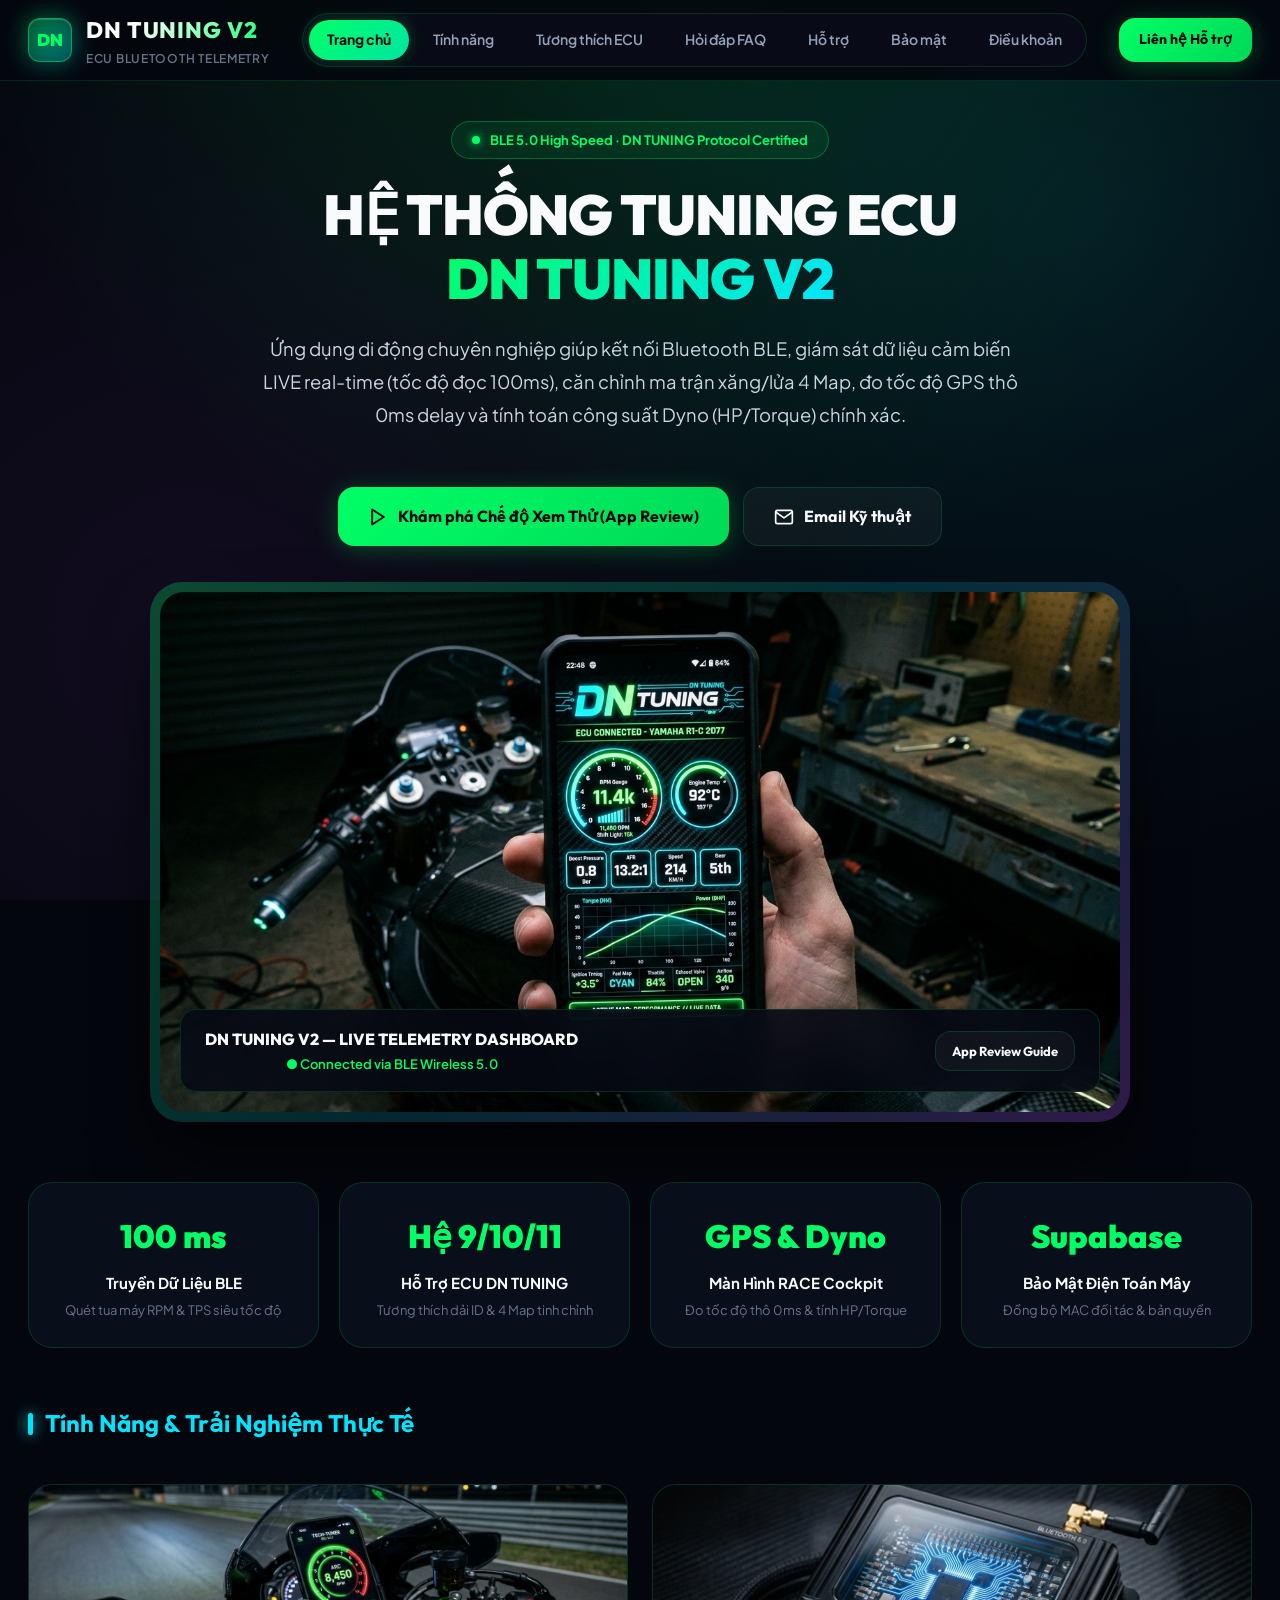
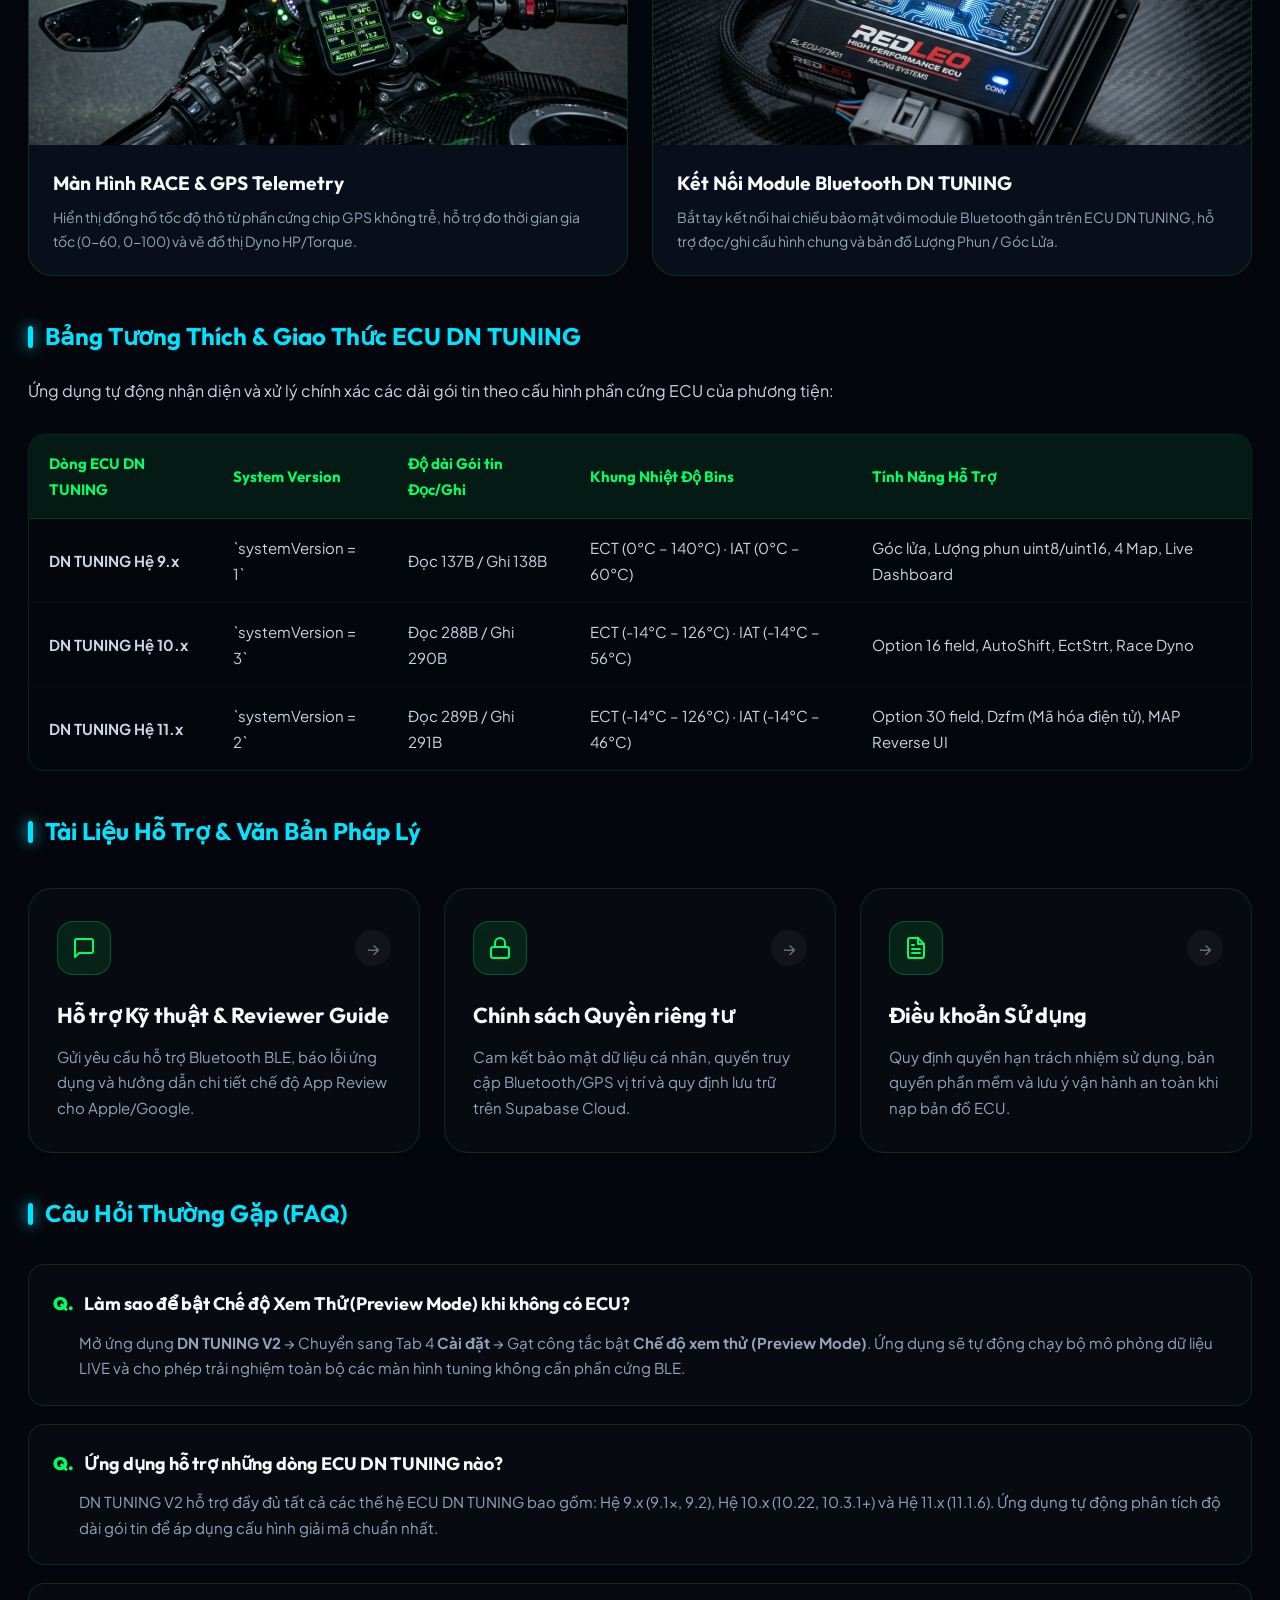
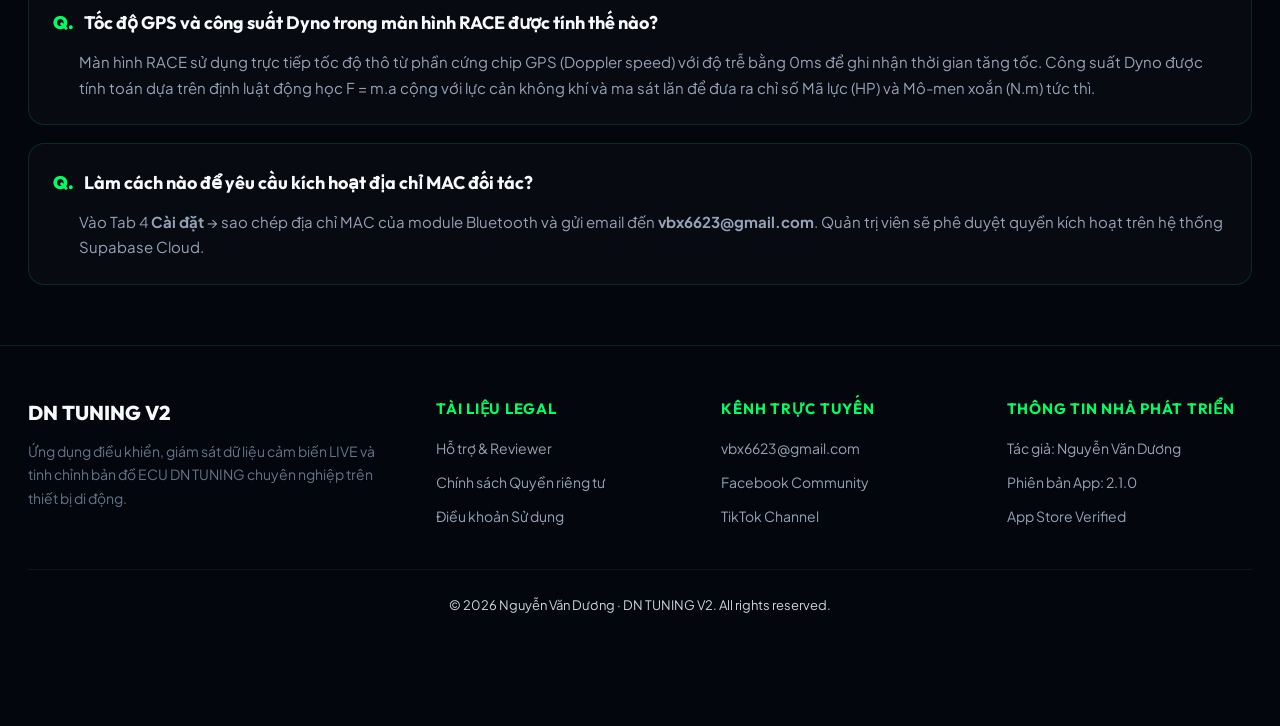
==== index.html @ 6e25cd82 "style(legal): update hero section to centered layout with centered image, replace branding with 100%" ====
<!DOCTYPE html>
<html lang="vi">
<head>
  <meta charset="UTF-8" />
  <meta name="viewport" content="width=device-width, initial-scale=1.0" />
  <meta name="description" content="DN TUNING V2 — Hệ thống giám sát dữ liệu Telemetry LIVE &amp; Căn chỉnh ECU DN TUNING chuyên nghiệp qua Bluetooth BLE" />
  <title>DN TUNING V2 — Hệ Thống Tuning ECU DN TUNING Đỉnh Cao</title>
  
  <!-- Google Fonts Preconnect & Stylesheets -->
  <link rel="preconnect" href="https://fonts.googleapis.com" />
  <link rel="preconnect" href="https://fonts.gstatic.com" crossorigin />
  <link href="https://fonts.googleapis.com/css2?family=Plus+Jakarta+Sans:ital,wght@0,300;0,400;0,500;0,600;0,700;0,800;1,400&family=Outfit:wght@400;500;600;700;800;900&display=swap" rel="stylesheet" />
  
  <link rel="stylesheet" href="assets/style.css" />
</head>
<body>

  <!-- Sticky Navigation Header -->
  <div class="header-sticky-wrapper">
    <div class="wrap">
      <header class="site-header">
        <a href="index.html" class="brand">
          <div class="brand-mark-wrapper">
            <div class="brand-mark-glow"></div>
            <div class="brand-mark">DN</div>
          </div>
          <div class="brand-info">
            <span class="brand-name">DN TUNING V2</span>
            <span class="brand-tag">ECU Bluetooth Telemetry</span>
          </div>
        </a>

        <nav class="nav">
          <a href="index.html" class="active">Trang chủ</a>
          <a href="#tinh-nang">Tính năng</a>
          <a href="#tuong-thich">Tương thích ECU</a>
          <a href="#faq">Hỏi đáp FAQ</a>
          <a href="support.html">Hỗ trợ</a>
          <a href="privacy-policy.html">Bảo mật</a>
          <a href="terms-of-use.html">Điều khoản</a>
        </nav>

        <div class="header-action">
          <a class="btn btn-primary" href="mailto:vbx6623@gmail.com?subject=DN%20TUNING%20V2%20%E2%80%94%20Li%C3%AAn%20h%E1%BB%87" style="padding: 10px 20px; font-size: 0.875rem;">
            Liên hệ Hỗ trợ
          </a>
        </div>
      </header>
    </div>
  </div>

  <div class="wrap">
    <!-- Centered Hero Section with Center Image -->
    <section class="hero-centered-section">
      <div class="hero-centered-content">
        <div class="status-badge">
          <div class="status-dot"></div>
          <span>BLE 5.0 High Speed · DN TUNING Protocol Certified</span>
        </div>

        <h1 class="hero-centered-title">
          HỆ THỐNG TUNING ECU <br />
          <span class="hero-title-highlight">DN TUNING V2</span>
        </h1>

        <p class="hero-centered-desc">
          Ứng dụng di động chuyên nghiệp giúp kết nối Bluetooth BLE, giám sát dữ liệu cảm biến LIVE real-time (tốc độ đọc 100ms), 
          căn chỉnh ma trận xăng/lửa 4 Map, đo tốc độ GPS thô 0ms delay và tính toán công suất Dyno (HP/Torque) chính xác.
        </p>

        <div class="cta-row">
          <a class="btn btn-primary" href="support.html">
            <svg width="20" height="20" viewBox="0 0 24 24" fill="none" stroke="currentColor" stroke-width="2.2" stroke-linecap="round" stroke-linejoin="round">
              <polygon points="5 3 19 12 5 21 5 3"></polygon>
            </svg>
            Khám phá Chế độ Xem Thử (App Review)
          </a>
          <a class="btn btn-ghost" href="mailto:vbx6623@gmail.com">
            <svg width="20" height="20" viewBox="0 0 24 24" fill="none" stroke="currentColor" stroke-width="2" stroke-linecap="round" stroke-linejoin="round">
              <path d="M4 4h16c1.1 0 2 .9 2 2v12c0 1.1-.9 2-2 2H4c-1.1 0-2-.9-2-2V6c0-1.1.9-2 2-2z"></path>
              <polyline points="22,6 12,13 2,6"></polyline>
            </svg>
            Email Kỹ thuật
          </a>
        </div>
      </div>

      <!-- Center Image Frame Showcase -->
      <div class="hero-centered-image-wrapper">
        <div class="hero-centered-image-card">
          <img src="assets/dn_tuning_dashboard_center.jpg" alt="DN TUNING V2 Centered Dashboard" />
          <div class="hero-image-overlay">
            <div>
              <div class="overlay-title">DN TUNING V2 — LIVE TELEMETRY DASHBOARD</div>
              <div class="overlay-subtitle">● Connected via BLE Wireless 5.0</div>
            </div>
            <a href="support.html" class="btn btn-ghost" style="padding: 8px 16px; font-size: 0.8125rem;">App Review Guide</a>
          </div>
        </div>
      </div>
    </section>

    <!-- Stats & Highlights Grid (4 Columns Desktop) -->
    <section class="stats-grid">
      <div class="stat-card">
        <div class="stat-value">100 ms</div>
        <div class="stat-label">Truyền Dữ Liệu BLE</div>
        <div class="stat-desc">Quét tua máy RPM &amp; TPS siêu tốc độ</div>
      </div>
      <div class="stat-card">
        <div class="stat-value">Hệ 9/10/11</div>
        <div class="stat-label">Hỗ Trợ ECU DN TUNING</div>
        <div class="stat-desc">Tương thích dải ID &amp; 4 Map tinh chỉnh</div>
      </div>
      <div class="stat-card">
        <div class="stat-value">GPS &amp; Dyno</div>
        <div class="stat-label">Màn Hình RACE Cockpit</div>
        <div class="stat-desc">Đo tốc độ thô 0ms &amp; tính HP/Torque</div>
      </div>
      <div class="stat-card">
        <div class="stat-value">Supabase</div>
        <div class="stat-label">Bảo Mật Điện Toán Mây</div>
        <div class="stat-desc">Đồng bộ MAC đối tác &amp; bản quyền</div>
      </div>
    </section>

    <!-- Image Showcase Grid (2 Columns Desktop) -->
    <section id="tinh-nang">
      <h2>Tính Năng &amp; Trải Nghiệm Thực Tế</h2>

      <div class="showcase-grid">
        <div class="showcase-card">
          <img src="assets/cockpit_mockup.jpg" alt="Race Cockpit Mode" />
          <div class="showcase-card-body">
            <div class="showcase-card-title">Màn Hình RACE &amp; GPS Telemetry</div>
            <div class="showcase-card-desc">Hiển thị đồng hồ tốc độ thô từ phần cứng chip GPS không trễ, hỗ trợ đo thời gian gia tốc (0-60, 0-100) và vẽ đồ thị Dyno HP/Torque.</div>
          </div>
        </div>

        <div class="showcase-card">
          <img src="assets/redleo_ecu.jpg" alt="DN TUNING ECU Hardware Module" />
          <div class="showcase-card-body">
            <div class="showcase-card-title">Kết Nối Module Bluetooth DN TUNING</div>
            <div class="showcase-card-desc">Bắt tay kết nối hai chiều bảo mật với module Bluetooth gắn trên ECU DN TUNING, hỗ trợ đọc/ghi cấu hình chung và bản đồ Lượng Phun / Góc Lửa.</div>
          </div>
        </div>
      </div>
    </section>

    <!-- ECU Compatibility Table -->
    <section id="tuong-thich">
      <h2>Bảng Tương Thích &amp; Giao Thức ECU DN TUNING</h2>
      <p>Ứng dụng tự động nhận diện và xử lý chính xác các dải gói tin theo cấu hình phần cứng ECU của phương tiện:</p>

      <div class="table-responsive">
        <table class="ecu-table">
          <thead>
            <tr>
              <th>Dòng ECU DN TUNING</th>
              <th>System Version</th>
              <th>Độ dài Gói tin Đọc/Ghi</th>
              <th>Khung Nhiệt Độ Bins</th>
              <th>Tính Năng Hỗ Trợ</th>
            </tr>
          </thead>
          <tbody>
            <tr>
              <td><strong>DN TUNING Hệ 9.x</strong></td>
              <td>`systemVersion = 1`</td>
              <td>Đọc 137B / Ghi 138B</td>
              <td>ECT (0°C – 140°C) · IAT (0°C – 60°C)</td>
              <td>Góc lửa, Lượng phun uint8/uint16, 4 Map, Live Dashboard</td>
            </tr>
            <tr>
              <td><strong>DN TUNING Hệ 10.x</strong></td>
              <td>`systemVersion = 3`</td>
              <td>Đọc 288B / Ghi 290B</td>
              <td>ECT (-14°C – 126°C) · IAT (-14°C – 56°C)</td>
              <td>Option 16 field, AutoShift, EctStrt, Race Dyno</td>
            </tr>
            <tr>
              <td><strong>DN TUNING Hệ 11.x</strong></td>
              <td>`systemVersion = 2`</td>
              <td>Đọc 289B / Ghi 291B</td>
              <td>ECT (-14°C – 126°C) · IAT (-14°C – 46°C)</td>
              <td>Option 30 field, Dzfm (Mã hóa điện tử), MAP Reverse UI</td>
            </tr>
          </tbody>
        </table>
      </div>
    </section>

    <!-- Document Navigation Cards (3 Columns Desktop) -->
    <section>
      <h2>Tài Liệu Hỗ Trợ &amp; Văn Bản Pháp Lý</h2>

      <div class="link-grid">
        <a href="support.html" class="link-card">
          <div class="link-card-header">
            <div class="link-card-icon">
              <svg width="24" height="24" viewBox="0 0 24 24" fill="none" stroke="currentColor" stroke-width="2" stroke-linecap="round" stroke-linejoin="round">
                <path d="M21 15a2 2 0 0 1-2 2H7l-4 4V5a2 2 0 0 1 2-2h14a2 2 0 0 1 2 2z"></path>
              </svg>
            </div>
            <div class="link-card-arrow">→</div>
          </div>
          <div>
            <div class="link-card-title">Hỗ trợ Kỹ thuật &amp; Reviewer Guide</div>
            <div class="link-card-desc">Gửi yêu cầu hỗ trợ Bluetooth BLE, báo lỗi ứng dụng và hướng dẫn chi tiết chế độ App Review cho Apple/Google.</div>
          </div>
        </a>

        <a href="privacy-policy.html" class="link-card">
          <div class="link-card-header">
            <div class="link-card-icon">
              <svg width="24" height="24" viewBox="0 0 24 24" fill="none" stroke="currentColor" stroke-width="2" stroke-linecap="round" stroke-linejoin="round">
                <rect x="3" y="11" width="18" height="11" rx="2" ry="2"></rect>
                <path d="M7 11V7a5 5 0 0 1 10 0v4"></path>
              </svg>
            </div>
            <div class="link-card-arrow">→</div>
          </div>
          <div>
            <div class="link-card-title">Chính sách Quyền riêng tư</div>
            <div class="link-card-desc">Cam kết bảo mật dữ liệu cá nhân, quyền truy cập Bluetooth/GPS vị trí và quy định lưu trữ trên Supabase Cloud.</div>
          </div>
        </a>

        <a href="terms-of-use.html" class="link-card">
          <div class="link-card-header">
            <div class="link-card-icon">
              <svg width="24" height="24" viewBox="0 0 24 24" fill="none" stroke="currentColor" stroke-width="2" stroke-linecap="round" stroke-linejoin="round">
                <path d="M14 2H6a2 2 0 0 0-2 2v16a2 2 0 0 0 2 2h12a2 2 0 0 0 2-2V8z"></path>
                <polyline points="14 2 14 8 20 8"></polyline>
                <line x1="16" y1="13" x2="8" y2="13"></line>
                <line x1="16" y1="17" x2="8" y2="17"></line>
                <polyline points="10 9 9 9 8 9"></polyline>
              </svg>
            </div>
            <div class="link-card-arrow">→</div>
          </div>
          <div>
            <div class="link-card-title">Điều khoản Sử dụng</div>
            <div class="link-card-desc">Quy định quyền hạn trách nhiệm sử dụng, bản quyền phần mềm và lưu ý vận hành an toàn khi nạp bản đồ ECU.</div>
          </div>
        </a>
      </div>
    </section>

    <!-- FAQ Accordion Section -->
    <section id="faq">
      <h2>Câu Hỏi Thường Gặp (FAQ)</h2>

      <div class="faq-grid">
        <div class="faq-item">
          <div class="faq-question">Làm sao để bật Chế độ Xem Thử (Preview Mode) khi không có ECU?</div>
          <div class="faq-answer">
            Mở ứng dụng <strong>DN TUNING V2</strong> → Chuyển sang Tab 4 <strong>Cài đặt</strong> → Gạt công tắc bật <strong>Chế độ xem thử (Preview Mode)</strong>. 
            Ứng dụng sẽ tự động chạy bộ mô phỏng dữ liệu LIVE và cho phép trải nghiệm toàn bộ các màn hình tuning không cần phần cứng BLE.
          </div>
        </div>

        <div class="faq-item">
          <div class="faq-question">Ứng dụng hỗ trợ những dòng ECU DN TUNING nào?</div>
          <div class="faq-answer">
            DN TUNING V2 hỗ trợ đầy đủ tất cả các thế hệ ECU DN TUNING bao gồm: Hệ 9.x (9.1x, 9.2), Hệ 10.x (10.22, 10.3.1+) và Hệ 11.x (11.1.6). Ứng dụng tự động phân tích độ dài gói tin để áp dụng cấu hình giải mã chuẩn nhất.
          </div>
        </div>

        <div class="faq-item">
          <div class="faq-question">Tốc độ GPS và công suất Dyno trong màn hình RACE được tính thế nào?</div>
          <div class="faq-answer">
            Màn hình RACE sử dụng trực tiếp tốc độ thô từ phần cứng chip GPS (Doppler speed) với độ trễ bằng 0ms để ghi nhận thời gian tăng tốc. Công suất Dyno được tính toán dựa trên định luật động học F = m.a cộng với lực cản không khí và ma sát lăn để đưa ra chỉ số Mã lực (HP) và Mô-men xoắn (N.m) tức thì.
          </div>
        </div>

        <div class="faq-item">
          <div class="faq-question">Làm cách nào để yêu cầu kích hoạt địa chỉ MAC đối tác?</div>
          <div class="faq-answer">
            Vào Tab 4 <strong>Cài đặt</strong> → sao chép địa chỉ MAC của module Bluetooth và gửi email đến <strong>vbx6623@gmail.com</strong>. Quản trị viên sẽ phê duyệt quyền kích hoạt trên hệ thống Supabase Cloud.
          </div>
        </div>
      </div>
    </section>
  </div>

  <!-- Multi-Column Footer -->
  <footer class="site-footer-wrapper">
    <div class="wrap">
      <div class="footer-grid">
        <div>
          <div class="footer-brand-title">DN TUNING V2</div>
          <div class="footer-brand-desc">
            Ứng dụng điều khiển, giám sát dữ liệu cảm biến LIVE và tinh chỉnh bản đồ ECU DN TUNING chuyên nghiệp trên thiết bị di động.
          </div>
        </div>

        <div>
          <div class="footer-col-title">Tài Liệu Legal</div>
          <div class="footer-links-col">
            <a href="support.html">Hỗ trợ &amp; Reviewer</a>
            <a href="privacy-policy.html">Chính sách Quyền riêng tư</a>
            <a href="terms-of-use.html">Điều khoản Sử dụng</a>
          </div>
        </div>

        <div>
          <div class="footer-col-title">Kênh Trực Tuyến</div>
          <div class="footer-links-col">
            <a href="mailto:vbx6623@gmail.com">vbx6623@gmail.com</a>
            <a href="https://www.facebook.com/share/1Fj2tzWj4P/?mibextid=wwXIfr" target="_blank" rel="noopener">Facebook Community</a>
            <a href="https://www.tiktok.com/@duongthatthax?_r=1&amp;_t=ZS-97rjvl7gV2O" target="_blank" rel="noopener">TikTok Channel</a>
          </div>
        </div>

        <div>
          <div class="footer-col-title">Thông Tin Nhà Phát Triển</div>
          <div class="footer-links-col">
            <span style="font-size: 0.875rem; color: #94a3b8;">Tác giả: Nguyễn Văn Dương</span>
            <span style="font-size: 0.875rem; color: #94a3b8;">Phiên bản App: 2.1.0</span>
            <span style="font-size: 0.875rem; color: #94a3b8;">App Store Verified</span>
          </div>
        </div>
      </div>

      <div class="footer-bottom">
        <p>© 2026 Nguyễn Văn Dương · DN TUNING V2. All rights reserved.</p>
      </div>
    </div>
  </footer>

</body>
</html>
---- assets/style.css ----
@import url("https://fonts.googleapis.com/css2?family=Plus+Jakarta+Sans:ital,wght@0,300;0,400;0,500;0,600;0,700;0,800;1,400&family=Outfit:wght@400;500;600;700;800;900&display=swap");

:root {
  --bg-deep: #04060d;
  --bg-surface: #090d18;
  --bg-card: rgba(11, 18, 32, 0.78);
  --bg-card-hover: rgba(16, 26, 46, 0.92);
  --bg-glass: rgba(15, 24, 40, 0.65);
  
  --border-subtle: rgba(0, 255, 102, 0.14);
  --border-active: rgba(0, 255, 102, 0.45);
  --border-cyan: rgba(0, 229, 255, 0.35);
  --border-purple: rgba(176, 85, 255, 0.35);
  
  --text-main: #f8fafc;
  --text-body: #cbd5e1;
  --text-muted: #94a3b8;
  --text-dim: #64748b;
  
  --neon-green: #00ff66;
  --neon-green-glow: rgba(0, 255, 102, 0.25);
  --neon-cyan: #00e5ff;
  --neon-cyan-glow: rgba(0, 229, 255, 0.25);
  --neon-purple: #b055ff;
  --neon-purple-glow: rgba(176, 85, 255, 0.25);
  
  --radius-sm: 8px;
  --radius-md: 16px;
  --radius-lg: 24px;
  --radius-xl: 32px;
  --radius-pill: 9999px;
  --max-width: 1320px;
  
  --font-head: 'Outfit', -apple-system, BlinkMacSystemFont, "Segoe UI", Roboto, sans-serif;
  --font-body: 'Plus Jakarta Sans', system-ui, -apple-system, BlinkMacSystemFont, "Segoe UI", Roboto, sans-serif;
}

*, *::before, *::after {
  box-sizing: border-box;
  margin: 0;
  padding: 0;
}

html {
  scroll-behavior: smooth;
  -webkit-text-size-adjust: 100%;
}

body {
  min-height: 100vh;
  font-family: var(--font-body);
  font-size: 16px;
  line-height: 1.7;
  color: var(--text-body);
  background-color: var(--bg-deep);
  background-image: 
    radial-gradient(circle at 50% -10%, rgba(0, 255, 102, 0.14) 0%, transparent 60%),
    radial-gradient(circle at 85% 25%, rgba(0, 229, 255, 0.09) 0%, transparent 50%),
    radial-gradient(circle at 15% 70%, rgba(176, 85, 255, 0.08) 0%, transparent 50%);
  background-attachment: fixed;
  -webkit-font-smoothing: antialiased;
  -moz-osx-font-smoothing: grayscale;
  text-rendering: optimizeLegibility;
  padding-bottom: 60px;
}

/* Custom Scrollbar */
::-webkit-scrollbar {
  width: 10px;
}
::-webkit-scrollbar-track {
  background: var(--bg-deep);
}
::-webkit-scrollbar-thumb {
  background: rgba(0, 255, 102, 0.25);
  border-radius: 5px;
}
::-webkit-scrollbar-thumb:hover {
  background: rgba(0, 255, 102, 0.5);
}

.wrap {
  width: 100%;
  max-width: var(--max-width);
  margin: 0 auto;
  padding: 0 28px;
}

@media (max-width: 600px) {
  .wrap {
    padding: 0 16px;
  }
}

/* ── STICKY TOP HEADER & NAVIGATION BAR ── */
.header-sticky-wrapper {
  position: sticky;
  top: 0;
  z-index: 1000;
  background: rgba(4, 6, 13, 0.85);
  border-bottom: 1px solid var(--border-subtle);
  backdrop-filter: blur(20px);
  -webkit-backdrop-filter: blur(20px);
  margin-bottom: 40px;
}

.site-header {
  height: 80px;
  display: flex;
  align-items: center;
  justify-content: space-between;
  gap: 20px;
}

@media (max-width: 992px) {
  .site-header {
    height: auto;
    padding: 16px 0;
    flex-direction: column;
    gap: 16px;
  }
}

.brand {
  display: flex;
  align-items: center;
  gap: 14px;
  text-decoration: none;
}

.brand-mark-wrapper {
  position: relative;
  display: flex;
  align-items: center;
  justify-content: center;
}

.brand-mark-glow {
  position: absolute;
  width: 46px;
  height: 46px;
  border-radius: 14px;
  background: linear-gradient(135deg, var(--neon-green), var(--neon-cyan));
  opacity: 0.4;
  filter: blur(12px);
  animation: pulseGlow 3s ease-in-out infinite alternate;
}

@keyframes pulseGlow {
  0% { transform: scale(0.92); opacity: 0.3; }
  100% { transform: scale(1.2); opacity: 0.6; }
}

.brand-mark {
  position: relative;
  width: 44px;
  height: 44px;
  border-radius: 12px;
  background: linear-gradient(135deg, rgba(0, 255, 102, 0.18), rgba(0, 229, 255, 0.18));
  border: 1px solid var(--border-active);
  backdrop-filter: blur(10px);
  display: flex;
  align-items: center;
  justify-content: center;
  font-family: var(--font-head);
  font-size: 17px;
  font-weight: 900;
  color: var(--neon-green);
  box-shadow: inset 0 1px 1px rgba(255, 255, 255, 0.2);
}

.brand-info {
  display: flex;
  flex-direction: column;
}

.brand-name {
  font-family: var(--font-head);
  font-size: 1.4rem;
  font-weight: 800;
  letter-spacing: 0.04em;
  background: linear-gradient(135deg, #ffffff 30%, var(--neon-green) 100%);
  -webkit-background-clip: text;
  -webkit-text-fill-color: transparent;
}

.brand-tag {
  font-size: 0.75rem;
  font-weight: 600;
  color: var(--text-dim);
  letter-spacing: 0.06em;
  text-transform: uppercase;
}

.nav {
  display: flex;
  align-items: center;
  gap: 6px;
  padding: 6px;
  background: rgba(10, 14, 26, 0.85);
  border: 1px solid var(--border-subtle);
  border-radius: var(--radius-pill);
}

@media (max-width: 600px) {
  .nav {
    flex-wrap: wrap;
    justify-content: center;
    border-radius: var(--radius-md);
  }
}

.nav a {
  padding: 8px 18px;
  border-radius: var(--radius-pill);
  font-family: var(--font-body);
  font-size: 0.875rem;
  font-weight: 600;
  color: var(--text-muted);
  text-decoration: none;
  transition: all 0.2s cubic-bezier(0.4, 0, 0.2, 1);
}

.nav a:hover {
  color: var(--text-main);
  background: rgba(255, 255, 255, 0.06);
}

.nav a.active {
  color: var(--bg-deep);
  font-weight: 700;
  background: linear-gradient(135deg, var(--neon-green), #00e5a3);
  box-shadow: 0 0 16px var(--neon-green-glow);
}

.header-action {
  display: flex;
  align-items: center;
  gap: 12px;
}

/* ── CENTERED HERO SECTION WITH CENTERED IMAGE ── */
.hero-centered-section {
  display: flex;
  flex-direction: column;
  align-items: center;
  text-align: center;
  margin-bottom: 60px;
}

.hero-centered-content {
  max-width: 880px;
  margin: 0 auto 36px;
  display: flex;
  flex-direction: column;
  align-items: center;
}

.status-badge {
  display: inline-flex;
  align-items: center;
  gap: 10px;
  padding: 7px 20px;
  border-radius: var(--radius-pill);
  background: rgba(0, 255, 102, 0.08);
  border: 1px solid rgba(0, 255, 102, 0.28);
  font-size: 0.8125rem;
  font-weight: 700;
  color: var(--neon-green);
  margin-bottom: 24px;
}

.status-dot {
  width: 8px;
  height: 8px;
  border-radius: 50%;
  background: var(--neon-green);
  box-shadow: 0 0 10px var(--neon-green);
  animation: pulseDot 2s infinite;
}

@keyframes pulseDot {
  0% { opacity: 1; transform: scale(1); }
  50% { opacity: 0.4; transform: scale(0.8); }
  100% { opacity: 1; transform: scale(1); }
}

.hero-centered-title {
  font-family: var(--font-head);
  font-size: 3.5rem;
  font-weight: 900;
  color: var(--text-main);
  line-height: 1.15;
  letter-spacing: -0.02em;
  margin-bottom: 20px;
}

@media (max-width: 768px) {
  .hero-centered-title {
    font-size: 2.25rem;
  }
}

.hero-title-highlight {
  background: linear-gradient(135deg, var(--neon-green), var(--neon-cyan));
  -webkit-background-clip: text;
  -webkit-text-fill-color: transparent;
}

.hero-centered-desc {
  font-size: 1.15rem;
  font-weight: 400;
  color: var(--text-body);
  line-height: 1.8;
  margin-bottom: 32px;
  max-width: 760px;
}

.hero-centered-image-wrapper {
  position: relative;
  width: 100%;
  max-width: 980px;
  margin: 0 auto;
  border-radius: var(--radius-xl);
  padding: 10px;
  background: linear-gradient(135deg, rgba(0, 255, 102, 0.25), rgba(0, 229, 255, 0.15), rgba(176, 85, 255, 0.25));
  box-shadow: 0 35px 70px -15px rgba(0, 0, 0, 0.8);
}

.hero-centered-image-card {
  position: relative;
  width: 100%;
  border-radius: var(--radius-lg);
  overflow: hidden;
  background: var(--bg-surface);
}

.hero-centered-image-card img {
  width: 100%;
  height: auto;
  max-height: 520px;
  display: block;
  object-fit: cover;
  transition: transform 0.4s ease;
}

.hero-centered-image-card:hover img {
  transform: scale(1.02);
}

.hero-image-overlay {
  position: absolute;
  bottom: 20px;
  left: 20px;
  right: 20px;
  padding: 16px 24px;
  border-radius: var(--radius-md);
  background: rgba(6, 10, 20, 0.88);
  border: 1px solid var(--border-subtle);
  backdrop-filter: blur(16px);
  display: flex;
  align-items: center;
  justify-content: space-between;
}

.overlay-title {
  font-family: var(--font-head);
  font-size: 1rem;
  font-weight: 800;
  color: var(--text-main);
}
.overlay-subtitle {
  font-size: 0.8125rem;
  color: var(--neon-green);
  font-weight: 600;
}

/* ── STATS & HIGHLIGHTS GRID (4 COLUMNS DESKTOP) ── */
.stats-grid {
  display: grid;
  grid-template-columns: repeat(2, 1fr);
  gap: 20px;
  margin-bottom: 55px;
}

@media (min-width: 992px) {
  .stats-grid {
    grid-template-columns: repeat(4, 1fr);
  }
}

.stat-card {
  padding: 26px 24px;
  border-radius: var(--radius-lg);
  background: var(--bg-card);
  border: 1px solid var(--border-subtle);
  backdrop-filter: blur(16px);
  transition: all 0.25s ease;
  text-align: center;
}

.stat-card:hover {
  border-color: var(--border-active);
  transform: translateY(-4px);
  box-shadow: 0 16px 32px -10px var(--neon-green-glow);
}

.stat-value {
  font-family: var(--font-head);
  font-size: 2rem;
  font-weight: 900;
  color: var(--neon-green);
  margin-bottom: 6px;
}

.stat-label {
  font-size: 0.9375rem;
  font-weight: 700;
  color: var(--text-main);
  margin-bottom: 4px;
}

.stat-desc {
  font-size: 0.8125rem;
  color: var(--text-dim);
}

/* ── SHOWCASE IMAGE CARDS (2 COLUMNS DESKTOP) ── */
.showcase-grid {
  display: grid;
  grid-template-columns: 1fr;
  gap: 24px;
  margin: 40px 0;
}

@media (min-width: 768px) {
  .showcase-grid {
    grid-template-columns: repeat(2, 1fr);
  }
}

.showcase-card {
  position: relative;
  border-radius: var(--radius-lg);
  overflow: hidden;
  background: var(--bg-card);
  border: 1px solid var(--border-subtle);
  transition: all 0.3s ease;
}

.showcase-card:hover {
  border-color: var(--border-cyan);
  transform: translateY(-4px);
  box-shadow: 0 20px 40px -12px var(--neon-cyan-glow);
}

.showcase-card img {
  width: 100%;
  height: 260px;
  object-fit: cover;
  display: block;
}

.showcase-card-body {
  padding: 22px 24px;
}

.showcase-card-title {
  font-family: var(--font-head);
  font-size: 1.2rem;
  font-weight: 700;
  color: var(--text-main);
  margin-bottom: 6px;
}

.showcase-card-desc {
  font-size: 0.875rem;
  color: var(--text-muted);
}

/* ── CARDS & CONTAINERS FOR PAGES ── */
.card {
  position: relative;
  background: var(--bg-card);
  border: 1px solid var(--border-subtle);
  border-radius: var(--radius-xl);
  padding: 44px;
  backdrop-filter: blur(20px);
  -webkit-backdrop-filter: blur(20px);
  box-shadow: 
    0 25px 50px -12px rgba(0, 0, 0, 0.6),
    inset 0 1px 0 rgba(255, 255, 255, 0.06);
  margin-bottom: 36px;
  overflow: hidden;
}

@media (max-width: 768px) {
  .card {
    padding: 26px 20px;
  }
}

.card::before {
  content: "";
  position: absolute;
  top: 0;
  left: 0;
  right: 0;
  height: 3px;
  background: linear-gradient(90deg, transparent, var(--neon-green), var(--neon-cyan), transparent);
  opacity: 0.75;
}

.page-title {
  font-family: var(--font-head);
  font-size: 2.5rem;
  font-weight: 800;
  color: var(--text-main);
  margin-bottom: 14px;
  line-height: 1.2;
  letter-spacing: -0.02em;
}

.meta {
  font-size: 0.9375rem;
  color: var(--text-dim);
  margin-bottom: 28px;
}
.meta strong {
  color: var(--text-muted);
  font-weight: 600;
}

.lead {
  font-size: 1.125rem;
  font-weight: 400;
  color: var(--text-body);
  margin-bottom: 34px;
  line-height: 1.8;
}

/* ── 3-COLUMN DESKTOP FEATURE / DOCUMENT LINK GRID ── */
.link-grid {
  display: grid;
  grid-template-columns: 1fr;
  gap: 24px;
  margin: 36px 0;
}

@media (min-width: 992px) {
  .link-grid {
    grid-template-columns: repeat(3, 1fr);
  }
}

.link-card {
  position: relative;
  display: flex;
  flex-direction: column;
  justify-content: space-between;
  padding: 32px 28px;
  border-radius: var(--radius-lg);
  background: rgba(255, 255, 255, 0.02);
  border: 1px solid var(--border-subtle);
  text-decoration: none;
  transition: all 0.3s cubic-bezier(0.4, 0, 0.2, 1);
}

.link-card:hover {
  border-color: var(--border-active);
  background: var(--bg-card-hover);
  transform: translateY(-5px);
  box-shadow: 0 20px 40px -10px rgba(0, 255, 102, 0.22);
}

.link-card-header {
  display: flex;
  align-items: center;
  justify-content: space-between;
  margin-bottom: 22px;
}

.link-card-icon {
  width: 54px;
  height: 54px;
  border-radius: 16px;
  background: rgba(0, 255, 102, 0.1);
  border: 1px solid rgba(0, 255, 102, 0.25);
  display: flex;
  align-items: center;
  justify-content: center;
  color: var(--neon-green);
  transition: all 0.3s ease;
}

.link-card:hover .link-card-icon {
  background: var(--neon-green);
  color: var(--bg-deep);
  box-shadow: 0 0 24px var(--neon-green-glow);
}

.link-card-arrow {
  width: 36px;
  height: 36px;
  border-radius: 50%;
  background: rgba(255, 255, 255, 0.04);
  display: flex;
  align-items: center;
  justify-content: center;
  color: var(--text-dim);
  font-size: 18px;
  transition: all 0.2s ease;
}

.link-card:hover .link-card-arrow {
  background: var(--neon-green);
  color: var(--bg-deep);
  transform: translateX(4px);
}

.link-card-title {
  font-family: var(--font-head);
  font-size: 1.35rem;
  font-weight: 700;
  color: var(--text-main);
  margin-bottom: 10px;
}

.link-card-desc {
  font-size: 0.9375rem;
  color: var(--text-muted);
  line-height: 1.7;
}

/* ── ECU COMPATIBILITY TABLE ── */
.table-responsive {
  width: 100%;
  overflow-x: auto;
  margin: 30px 0;
  border-radius: var(--radius-md);
  border: 1px solid var(--border-subtle);
}

.ecu-table {
  width: 100%;
  border-collapse: collapse;
  text-align: left;
  font-size: 0.9375rem;
}

.ecu-table th {
  background: rgba(0, 255, 102, 0.08);
  color: var(--neon-green);
  font-family: var(--font-head);
  font-weight: 700;
  padding: 16px 20px;
  border-bottom: 1px solid var(--border-subtle);
}

.ecu-table td {
  padding: 16px 20px;
  border-bottom: 1px solid rgba(255, 255, 255, 0.04);
  color: var(--text-body);
}

.ecu-table tr:last-child td {
  border-bottom: none;
}

.ecu-table tr:hover td {
  background: rgba(255, 255, 255, 0.02);
}

/* ── BUTTONS ── */
.cta-row {
  display: flex;
  flex-wrap: wrap;
  justify-content: center;
  gap: 14px;
  margin-top: 24px;
}

.btn {
  display: inline-flex;
  align-items: center;
  justify-content: center;
  gap: 10px;
  padding: 15px 30px;
  border-radius: var(--radius-md);
  font-family: var(--font-head);
  font-size: 1rem;
  font-weight: 700;
  text-decoration: none;
  cursor: pointer;
  transition: all 0.25s cubic-bezier(0.4, 0, 0.2, 1);
}

.btn-primary {
  background: linear-gradient(135deg, var(--neon-green), #00d957);
  color: var(--bg-deep);
  box-shadow: 0 4px 24px var(--neon-green-glow);
}

.btn-primary:hover {
  transform: translateY(-2px);
  box-shadow: 0 8px 32px rgba(0, 255, 102, 0.4);
  color: var(--bg-deep);
  text-decoration: none;
}

.btn-ghost {
  background: rgba(255, 255, 255, 0.04);
  border: 1px solid var(--border-subtle);
  color: var(--text-main);
}

.btn-ghost:hover {
  background: rgba(255, 255, 255, 0.08);
  border-color: rgba(255, 255, 255, 0.2);
  color: #ffffff;
  text-decoration: none;
  transform: translateY(-2px);
}

/* ── HEADINGS & TEXT STYLES ── */
h2 {
  font-family: var(--font-head);
  font-size: 1.5rem;
  font-weight: 700;
  color: var(--neon-cyan);
  margin: 40px 0 20px;
  display: flex;
  align-items: center;
  gap: 12px;
}

h2::before {
  content: "";
  display: inline-block;
  width: 5px;
  height: 22px;
  background: var(--neon-cyan);
  border-radius: 3px;
  box-shadow: 0 0 14px var(--neon-cyan);
}

p {
  margin-bottom: 20px;
  color: var(--text-body);
}

ul, ol {
  margin-bottom: 28px;
  padding-left: 0;
  list-style: none;
}

ul li {
  position: relative;
  padding: 14px 0 14px 32px;
  color: var(--text-body);
  border-bottom: 1px solid rgba(255, 255, 255, 0.04);
}
ul li:last-child {
  border-bottom: none;
}

ul li::before {
  content: "✓";
  position: absolute;
  left: 0;
  top: 14px;
  font-weight: 800;
  font-size: 15px;
  color: var(--neon-green);
}

ul li strong {
  color: var(--text-main);
  font-weight: 600;
}

ol {
  counter-reset: custom-counter;
}
ol li {
  counter-increment: custom-counter;
  position: relative;
  padding: 14px 0 14px 40px;
  color: var(--text-body);
  border-bottom: 1px solid rgba(255, 255, 255, 0.04);
}
ol li::before {
  content: counter(custom-counter);
  position: absolute;
  left: 0;
  top: 14px;
  width: 26px;
  height: 26px;
  border-radius: 50%;
  background: rgba(0, 229, 255, 0.12);
  border: 1px solid rgba(0, 229, 255, 0.35);
  color: var(--neon-cyan);
  font-size: 13px;
  font-weight: 700;
  display: flex;
  align-items: center;
  justify-content: center;
}

/* ── ALERT & INFO BOX ── */
.info-box {
  padding: 28px 32px;
  border-radius: var(--radius-lg);
  background: rgba(176, 85, 255, 0.08);
  border: 1px solid rgba(176, 85, 255, 0.3);
  margin: 32px 0;
  position: relative;
  overflow: hidden;
}

.info-box::before {
  content: "";
  position: absolute;
  left: 0;
  top: 0;
  bottom: 0;
  width: 5px;
  background: var(--neon-purple);
  box-shadow: 0 0 16px var(--neon-purple);
}

.info-box-title {
  font-family: var(--font-head);
  font-size: 1.15rem;
  font-weight: 700;
  color: #d8b4fe;
  margin-bottom: 8px;
  display: flex;
  align-items: center;
  gap: 12px;
}

.info-box p {
  color: var(--text-body);
  margin-bottom: 0;
  font-size: 0.9375rem;
  line-height: 1.8;
}

/* ── FAQ ACCORDION SECTION ── */
.faq-grid {
  display: grid;
  grid-template-columns: 1fr;
  gap: 18px;
  margin: 30px 0;
}

.faq-item {
  padding: 24px;
  border-radius: var(--radius-md);
  background: rgba(255, 255, 255, 0.02);
  border: 1px solid var(--border-subtle);
}

.faq-question {
  font-family: var(--font-head);
  font-size: 1.125rem;
  font-weight: 700;
  color: var(--text-main);
  margin-bottom: 10px;
  display: flex;
  align-items: center;
  gap: 10px;
}

.faq-question::before {
  content: "Q.";
  color: var(--neon-green);
  font-weight: 900;
}

.faq-answer {
  font-size: 0.9375rem;
  color: var(--text-muted);
  line-height: 1.7;
  padding-left: 26px;
}

/* ── MULTI-COLUMN FOOTER ── */
.site-footer-wrapper {
  border-top: 1px solid var(--border-subtle);
  background: rgba(4, 6, 13, 0.9);
  padding: 50px 0 30px;
  margin-top: 60px;
}

.footer-grid {
  display: grid;
  grid-template-columns: 1fr;
  gap: 40px;
  margin-bottom: 40px;
}

@media (min-width: 768px) {
  .footer-grid {
    grid-template-columns: 1.5fr 1fr 1fr 1fr;
  }
}

.footer-brand-title {
  font-family: var(--font-head);
  font-size: 1.25rem;
  font-weight: 800;
  color: var(--text-main);
  margin-bottom: 10px;
}

.footer-brand-desc {
  font-size: 0.875rem;
  color: var(--text-dim);
  line-height: 1.7;
}

.footer-col-title {
  font-family: var(--font-head);
  font-size: 0.9375rem;
  font-weight: 700;
  color: var(--neon-green);
  margin-bottom: 16px;
  text-transform: uppercase;
  letter-spacing: 0.05em;
}

.footer-links-col {
  display: flex;
  flex-direction: column;
  gap: 10px;
}

.footer-links-col a {
  color: var(--text-muted);
  text-decoration: none;
  font-size: 0.875rem;
  transition: color 0.2s ease;
}

.footer-links-col a:hover {
  color: var(--neon-green);
}

.footer-bottom {
  text-align: center;
  padding-top: 24px;
  border-top: 1px solid rgba(255, 255, 255, 0.05);
  font-size: 0.8125rem;
  color: var(--text-dim);
}
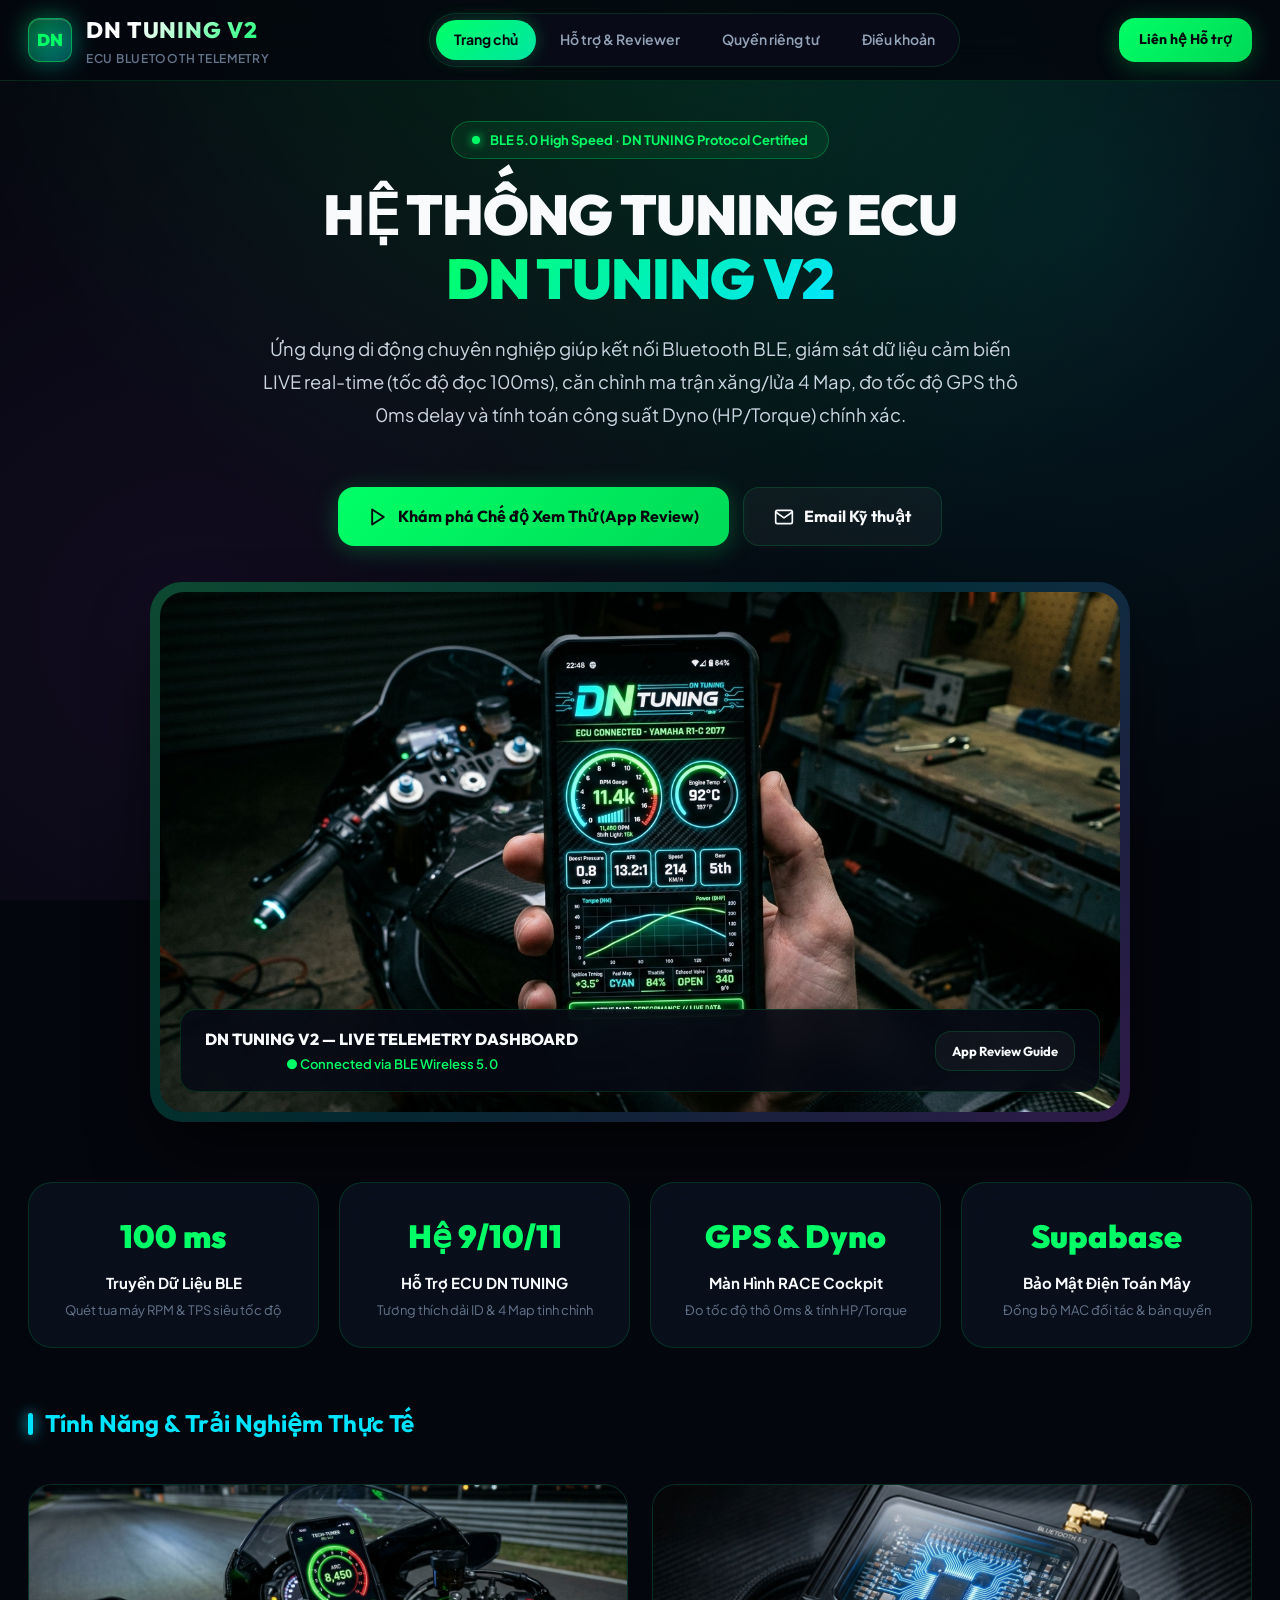
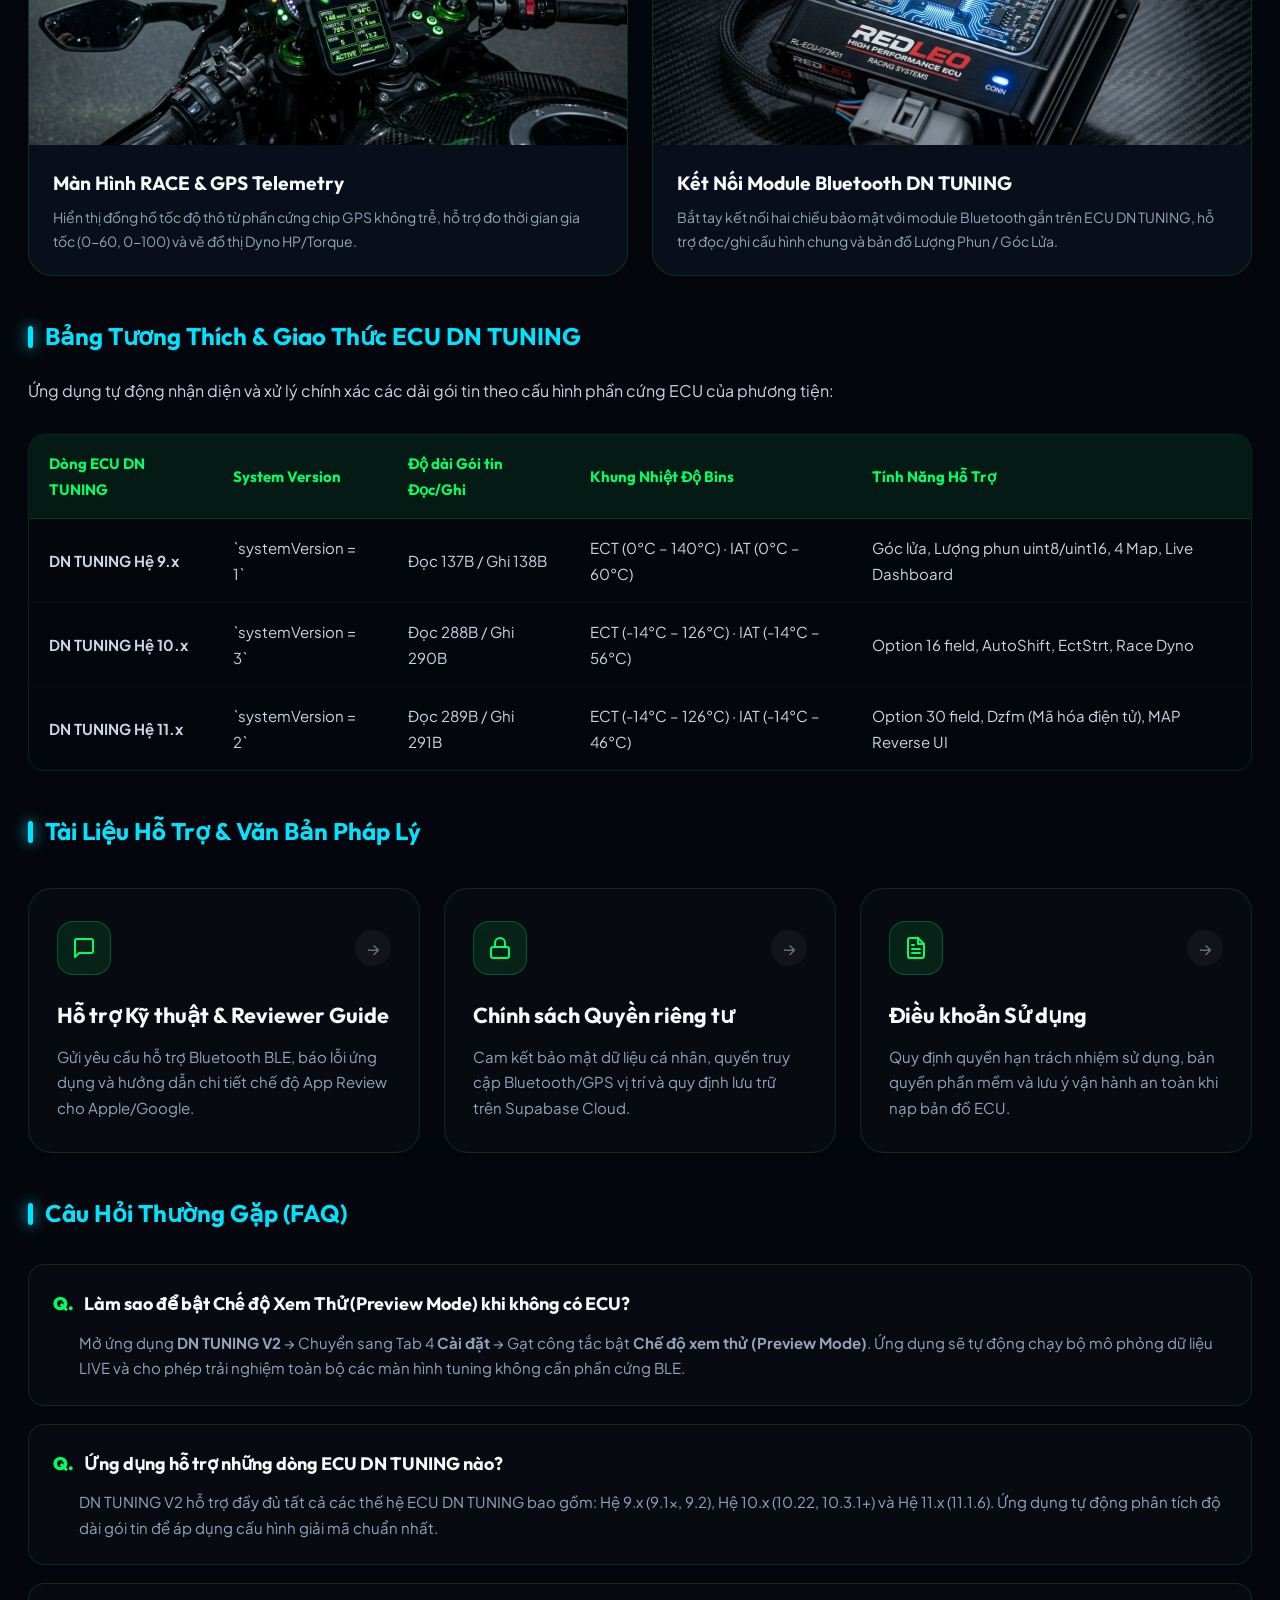
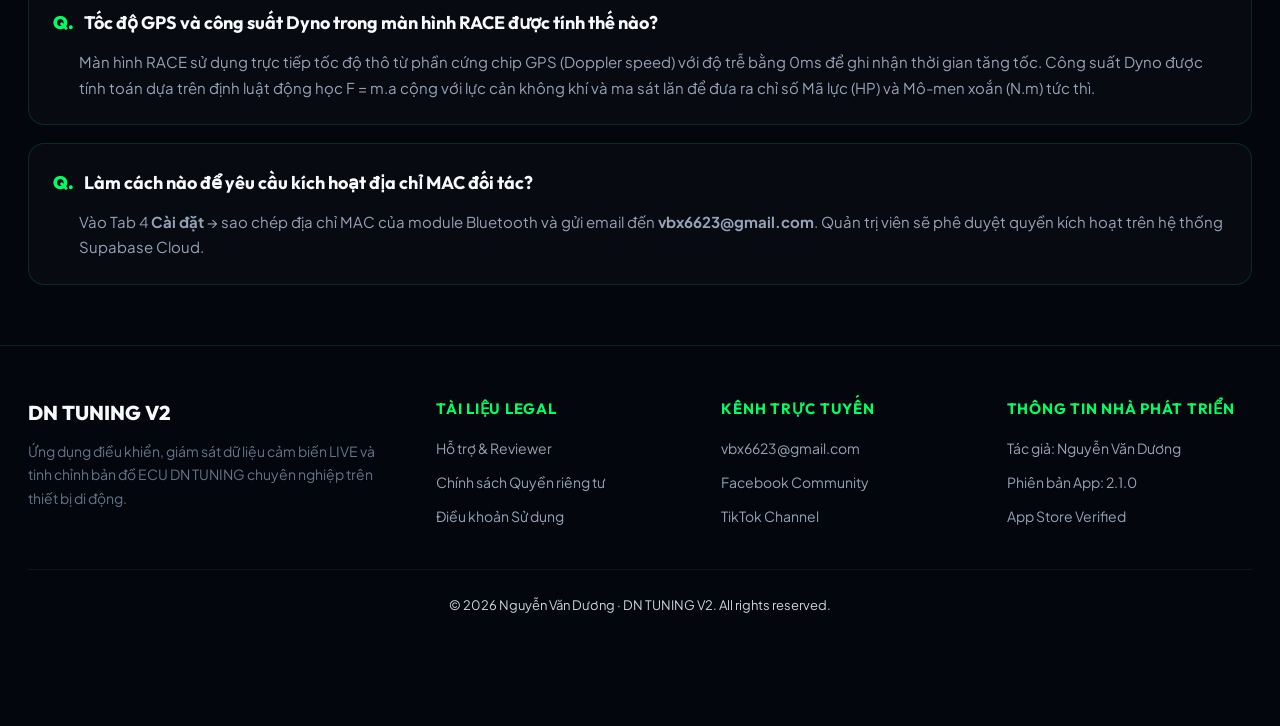
==== commit fb3a98e5: "fix(legal): unify layout across all subpages and fix direct page navigation for support, privacy pol" ====
--- a/index.html
+++ b/index.html
@@ -32,11 +32,8 @@
 
         <nav class="nav">
           <a href="index.html" class="active">Trang chủ</a>
-          <a href="#tinh-nang">Tính năng</a>
-          <a href="#tuong-thich">Tương thích ECU</a>
-          <a href="#faq">Hỏi đáp FAQ</a>
-          <a href="support.html">Hỗ trợ</a>
-          <a href="privacy-policy.html">Bảo mật</a>
+          <a href="support.html">Hỗ trợ &amp; Reviewer</a>
+          <a href="privacy-policy.html">Quyền riêng tư</a>
           <a href="terms-of-use.html">Điều khoản</a>
         </nav>
 
@@ -125,7 +122,7 @@
     </section>
 
     <!-- Image Showcase Grid (2 Columns Desktop) -->
-    <section id="tinh-nang">
+    <section>
       <h2>Tính Năng &amp; Trải Nghiệm Thực Tế</h2>
 
       <div class="showcase-grid">
@@ -148,7 +145,7 @@
     </section>
 
     <!-- ECU Compatibility Table -->
-    <section id="tuong-thich">
+    <section>
       <h2>Bảng Tương Thích &amp; Giao Thức ECU DN TUNING</h2>
       <p>Ứng dụng tự động nhận diện và xử lý chính xác các dải gói tin theo cấu hình phần cứng ECU của phương tiện:</p>
 
@@ -248,7 +245,7 @@
     </section>
 
     <!-- FAQ Accordion Section -->
-    <section id="faq">
+    <section>
       <h2>Câu Hỏi Thường Gặp (FAQ)</h2>
 
       <div class="faq-grid">
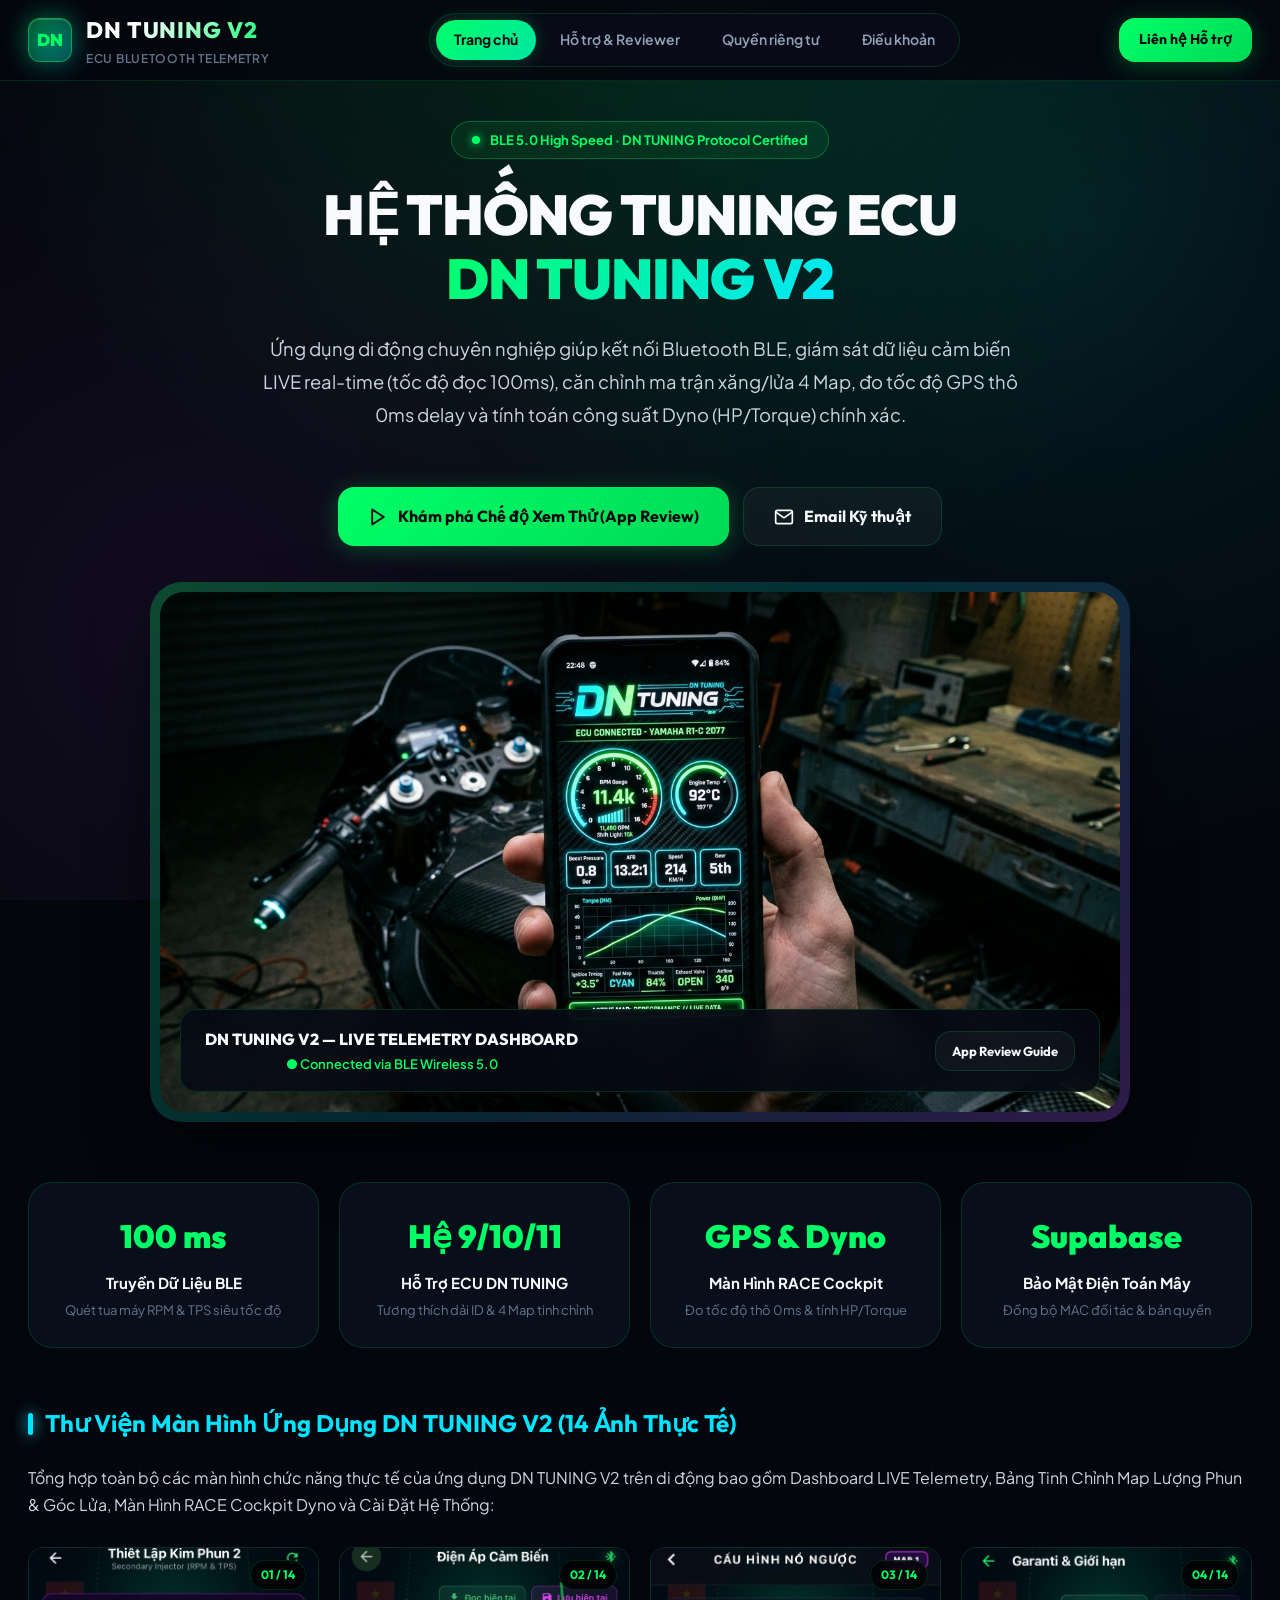
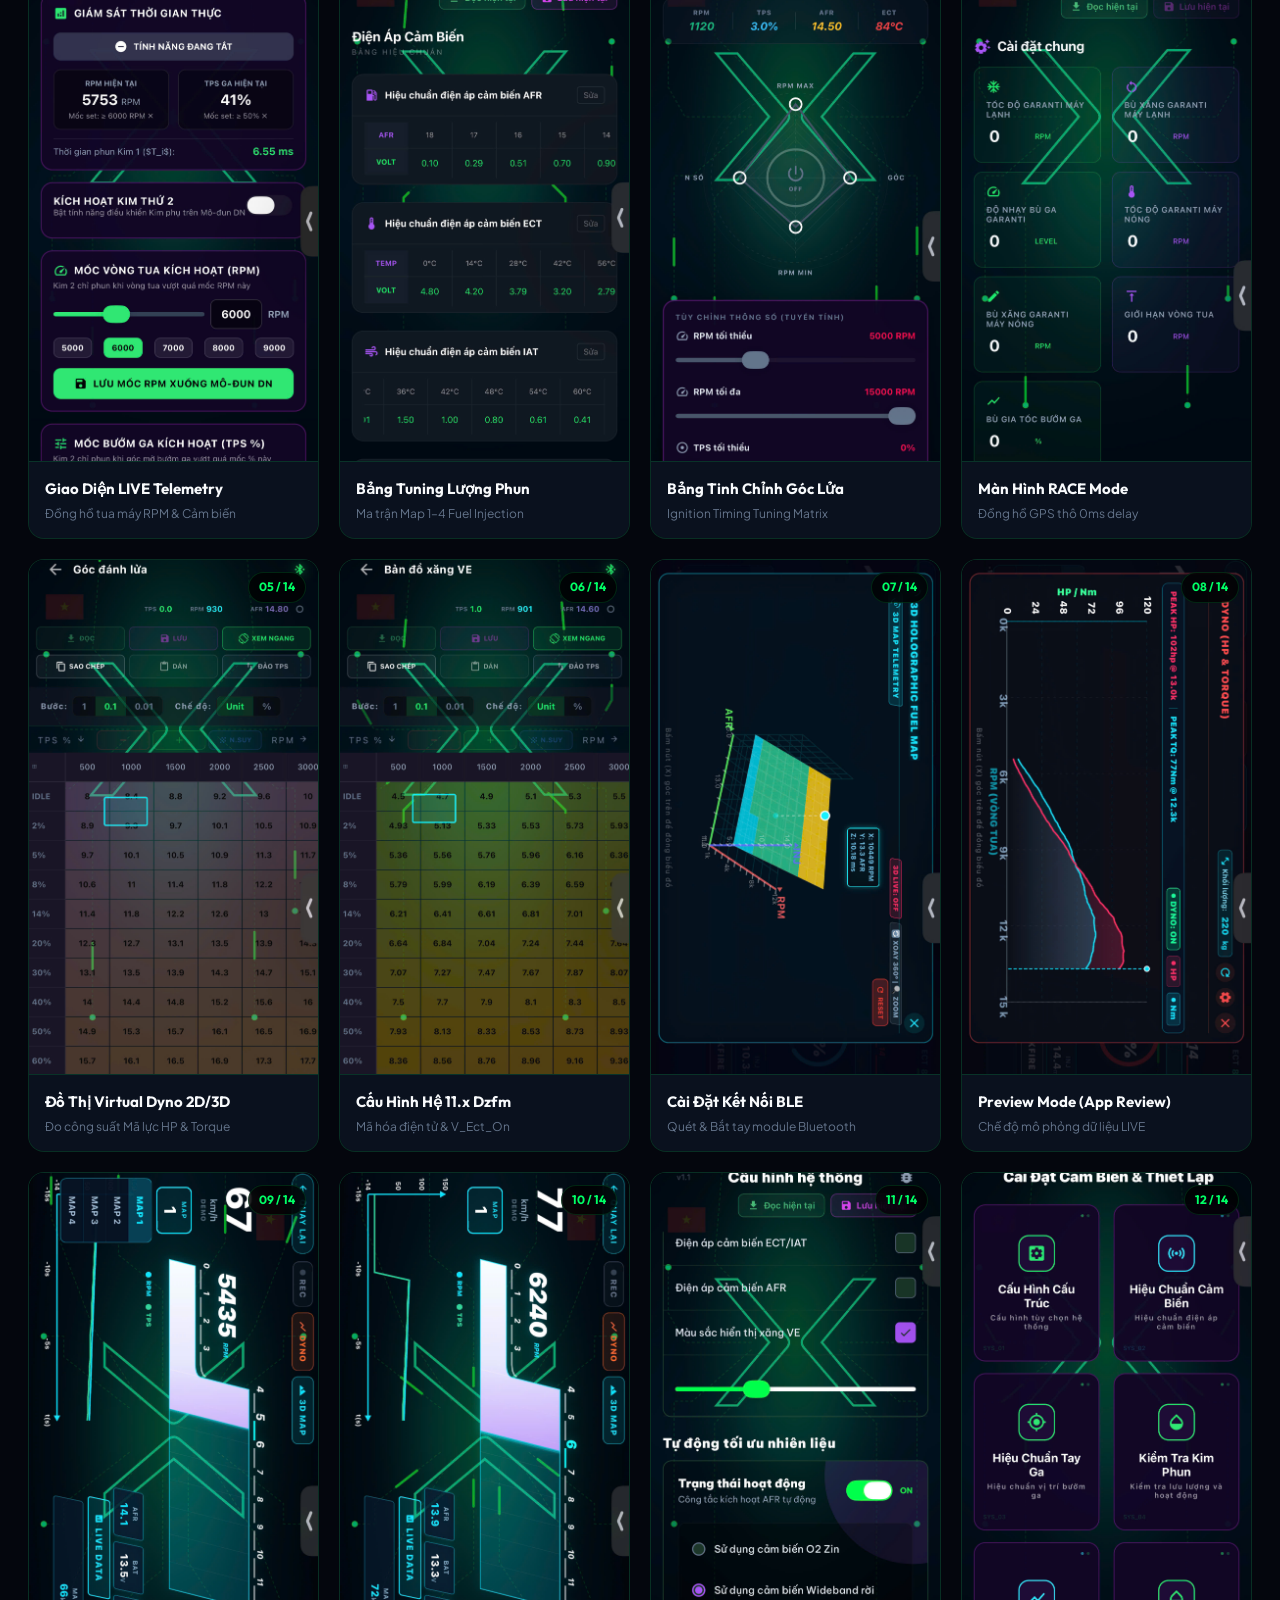
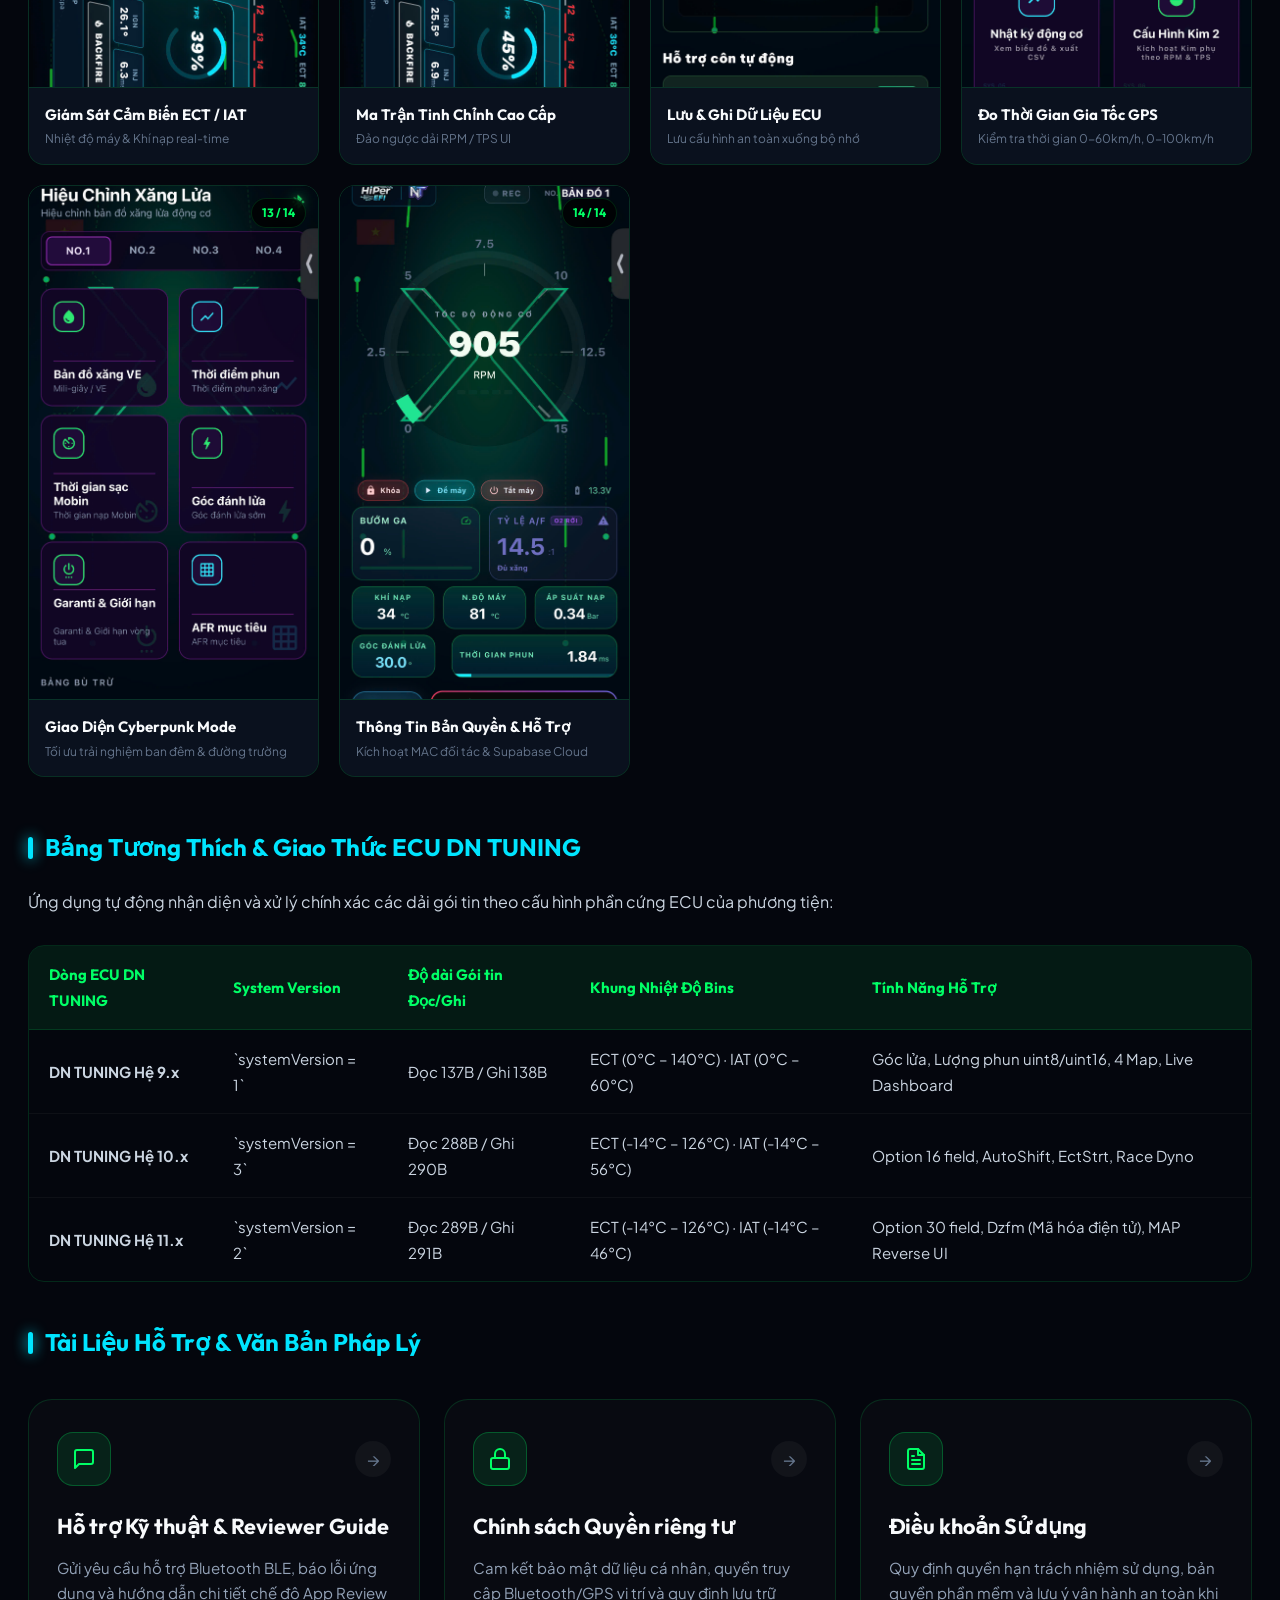
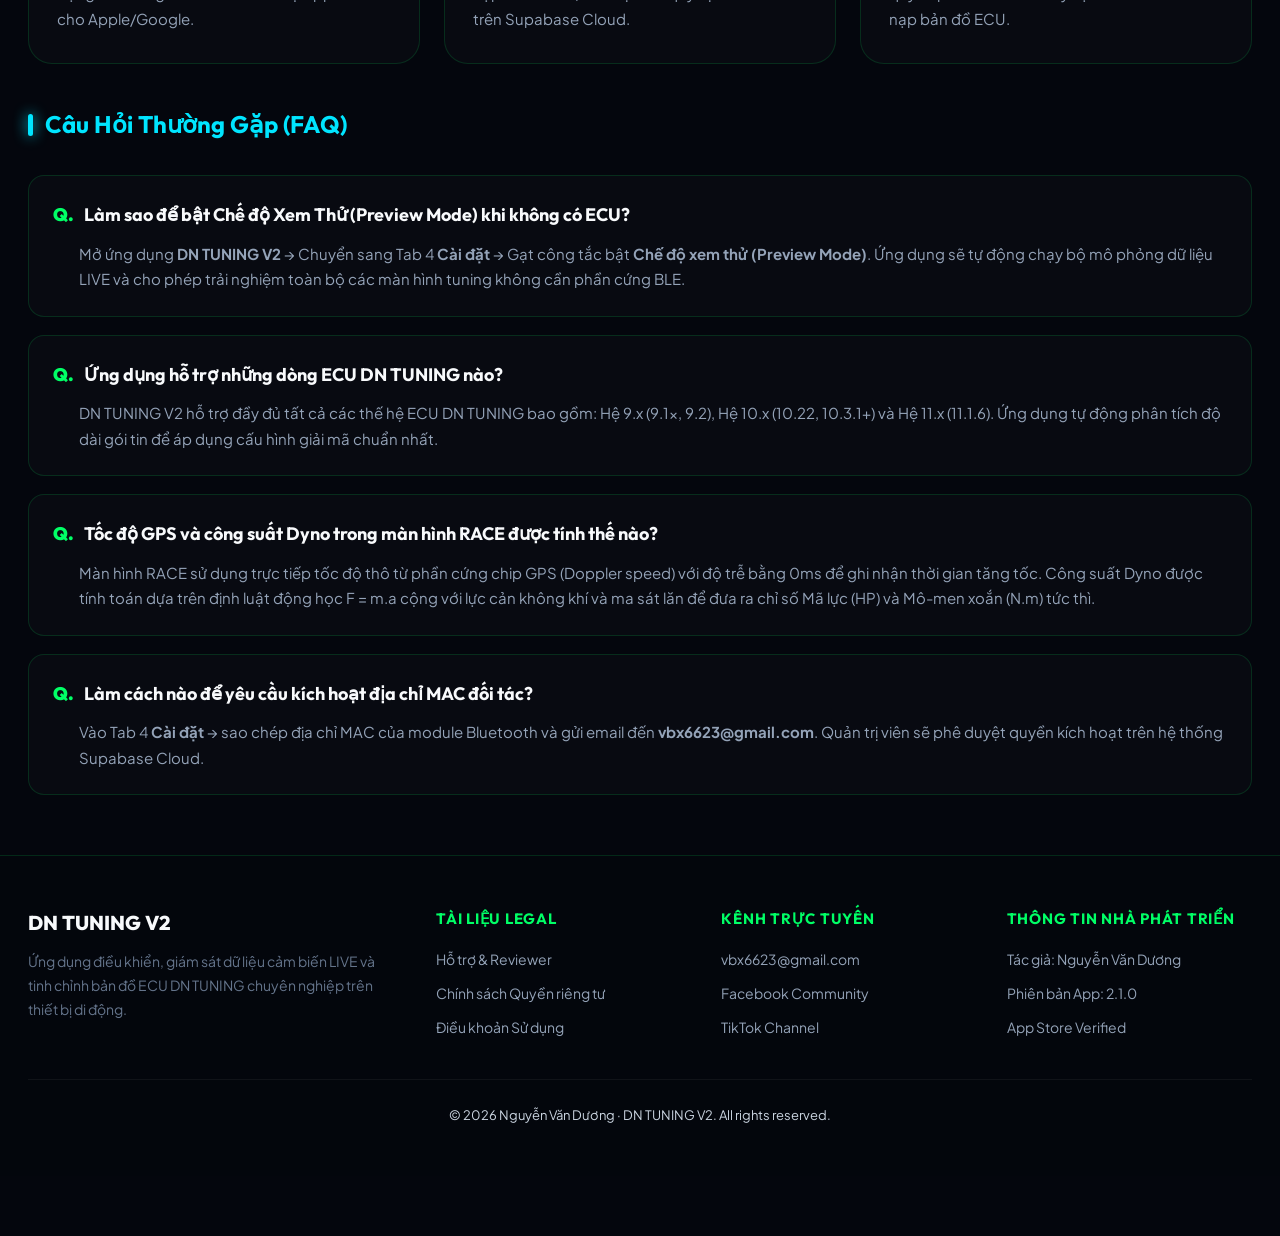
==== commit 1ce1f281: "feat(legal): add 14 real app screenshots showcase gallery to landing page" ====
--- a/index.html
+++ b/index.html
@@ -121,24 +121,163 @@
       </div>
     </section>
 
-    <!-- Image Showcase Grid (2 Columns Desktop) -->
-    <section>
-      <h2>Tính Năng &amp; Trải Nghiệm Thực Tế</h2>
-
-      <div class="showcase-grid">
-        <div class="showcase-card">
-          <img src="assets/cockpit_mockup.jpg" alt="Race Cockpit Mode" />
-          <div class="showcase-card-body">
-            <div class="showcase-card-title">Màn Hình RACE &amp; GPS Telemetry</div>
-            <div class="showcase-card-desc">Hiển thị đồng hồ tốc độ thô từ phần cứng chip GPS không trễ, hỗ trợ đo thời gian gia tốc (0-60, 0-100) và vẽ đồ thị Dyno HP/Torque.</div>
-          </div>
-        </div>
-
-        <div class="showcase-card">
-          <img src="assets/redleo_ecu.jpg" alt="DN TUNING ECU Hardware Module" />
-          <div class="showcase-card-body">
-            <div class="showcase-card-title">Kết Nối Module Bluetooth DN TUNING</div>
-            <div class="showcase-card-desc">Bắt tay kết nối hai chiều bảo mật với module Bluetooth gắn trên ECU DN TUNING, hỗ trợ đọc/ghi cấu hình chung và bản đồ Lượng Phun / Góc Lửa.</div>
+    <!-- 14 APP SCREENSHOTS GALLERY SECTION -->
+    <section class="gallery-section">
+      <h2>Thư Viện Màn Hình Ứng Dụng DN TUNING V2 (14 Ảnh Thực Tế)</h2>
+      <p>Tổng hợp toàn bộ các màn hình chức năng thực tế của ứng dụng DN TUNING V2 trên di động bao gồm Dashboard LIVE Telemetry, Bảng Tinh Chỉnh Map Lượng Phun &amp; Góc Lửa, Màn Hình RACE Cockpit Dyno và Cài Đặt Hệ Thống:</p>
+
+      <div class="gallery-grid">
+        <div class="gallery-card">
+          <div class="gallery-card-badge">01 / 14</div>
+          <div class="gallery-card-img-wrapper">
+            <img src="assets/screenshots/app_01.jpg" alt="DN TUNING V2 Screen 01" loading="lazy" />
+          </div>
+          <div class="gallery-card-caption">
+            <div class="gallery-card-title">Giao Diện LIVE Telemetry</div>
+            <div class="gallery-card-sub">Đồng hồ tua máy RPM &amp; Cảm biến</div>
+          </div>
+        </div>
+
+        <div class="gallery-card">
+          <div class="gallery-card-badge">02 / 14</div>
+          <div class="gallery-card-img-wrapper">
+            <img src="assets/screenshots/app_02.jpg" alt="DN TUNING V2 Screen 02" loading="lazy" />
+          </div>
+          <div class="gallery-card-caption">
+            <div class="gallery-card-title">Bảng Tuning Lượng Phun</div>
+            <div class="gallery-card-sub">Ma trận Map 1–4 Fuel Injection</div>
+          </div>
+        </div>
+
+        <div class="gallery-card">
+          <div class="gallery-card-badge">03 / 14</div>
+          <div class="gallery-card-img-wrapper">
+            <img src="assets/screenshots/app_03.jpg" alt="DN TUNING V2 Screen 03" loading="lazy" />
+          </div>
+          <div class="gallery-card-caption">
+            <div class="gallery-card-title">Bảng Tinh Chỉnh Góc Lửa</div>
+            <div class="gallery-card-sub">Ignition Timing Tuning Matrix</div>
+          </div>
+        </div>
+
+        <div class="gallery-card">
+          <div class="gallery-card-badge">04 / 14</div>
+          <div class="gallery-card-img-wrapper">
+            <img src="assets/screenshots/app_04.jpg" alt="DN TUNING V2 Screen 04" loading="lazy" />
+          </div>
+          <div class="gallery-card-caption">
+            <div class="gallery-card-title">Màn Hình RACE Mode</div>
+            <div class="gallery-card-sub">Đồng hồ GPS thô 0ms delay</div>
+          </div>
+        </div>
+
+        <div class="gallery-card">
+          <div class="gallery-card-badge">05 / 14</div>
+          <div class="gallery-card-img-wrapper">
+            <img src="assets/screenshots/app_05.jpg" alt="DN TUNING V2 Screen 05" loading="lazy" />
+          </div>
+          <div class="gallery-card-caption">
+            <div class="gallery-card-title">Đồ Thị Virtual Dyno 2D/3D</div>
+            <div class="gallery-card-sub">Đo công suất Mã lực HP &amp; Torque</div>
+          </div>
+        </div>
+
+        <div class="gallery-card">
+          <div class="gallery-card-badge">06 / 14</div>
+          <div class="gallery-card-img-wrapper">
+            <img src="assets/screenshots/app_06.jpg" alt="DN TUNING V2 Screen 06" loading="lazy" />
+          </div>
+          <div class="gallery-card-caption">
+            <div class="gallery-card-title">Cấu Hình Hệ 11.x Dzfm</div>
+            <div class="gallery-card-sub">Mã hóa điện tử &amp; V_Ect_On</div>
+          </div>
+        </div>
+
+        <div class="gallery-card">
+          <div class="gallery-card-badge">07 / 14</div>
+          <div class="gallery-card-img-wrapper">
+            <img src="assets/screenshots/app_07.jpg" alt="DN TUNING V2 Screen 07" loading="lazy" />
+          </div>
+          <div class="gallery-card-caption">
+            <div class="gallery-card-title">Cài Đặt Kết Nối BLE</div>
+            <div class="gallery-card-sub">Quét &amp; Bắt tay module Bluetooth</div>
+          </div>
+        </div>
+
+        <div class="gallery-card">
+          <div class="gallery-card-badge">08 / 14</div>
+          <div class="gallery-card-img-wrapper">
+            <img src="assets/screenshots/app_08.jpg" alt="DN TUNING V2 Screen 08" loading="lazy" />
+          </div>
+          <div class="gallery-card-caption">
+            <div class="gallery-card-title">Preview Mode (App Review)</div>
+            <div class="gallery-card-sub">Chế độ mô phỏng dữ liệu LIVE</div>
+          </div>
+        </div>
+
+        <div class="gallery-card">
+          <div class="gallery-card-badge">09 / 14</div>
+          <div class="gallery-card-img-wrapper">
+            <img src="assets/screenshots/app_09.jpg" alt="DN TUNING V2 Screen 09" loading="lazy" />
+          </div>
+          <div class="gallery-card-caption">
+            <div class="gallery-card-title">Giám Sát Cảm Biến ECT / IAT</div>
+            <div class="gallery-card-sub">Nhiệt độ máy &amp; Khí nạp real-time</div>
+          </div>
+        </div>
+
+        <div class="gallery-card">
+          <div class="gallery-card-badge">10 / 14</div>
+          <div class="gallery-card-img-wrapper">
+            <img src="assets/screenshots/app_10.jpg" alt="DN TUNING V2 Screen 10" loading="lazy" />
+          </div>
+          <div class="gallery-card-caption">
+            <div class="gallery-card-title">Ma Trận Tinh Chỉnh Cao Cấp</div>
+            <div class="gallery-card-sub">Đảo ngược dải RPM / TPS UI</div>
+          </div>
+        </div>
+
+        <div class="gallery-card">
+          <div class="gallery-card-badge">11 / 14</div>
+          <div class="gallery-card-img-wrapper">
+            <img src="assets/screenshots/app_11.jpg" alt="DN TUNING V2 Screen 11" loading="lazy" />
+          </div>
+          <div class="gallery-card-caption">
+            <div class="gallery-card-title">Lưu &amp; Ghi Dữ Liệu ECU</div>
+            <div class="gallery-card-sub">Lưu cấu hình an toàn xuống bộ nhớ</div>
+          </div>
+        </div>
+
+        <div class="gallery-card">
+          <div class="gallery-card-badge">12 / 14</div>
+          <div class="gallery-card-img-wrapper">
+            <img src="assets/screenshots/app_12.jpg" alt="DN TUNING V2 Screen 12" loading="lazy" />
+          </div>
+          <div class="gallery-card-caption">
+            <div class="gallery-card-title">Đo Thời Gian Gia Tốc GPS</div>
+            <div class="gallery-card-sub">Kiểm tra thời gian 0-60km/h, 0-100km/h</div>
+          </div>
+        </div>
+
+        <div class="gallery-card">
+          <div class="gallery-card-badge">13 / 14</div>
+          <div class="gallery-card-img-wrapper">
+            <img src="assets/screenshots/app_13.jpg" alt="DN TUNING V2 Screen 13" loading="lazy" />
+          </div>
+          <div class="gallery-card-caption">
+            <div class="gallery-card-title">Giao Diện Cyberpunk Mode</div>
+            <div class="gallery-card-sub">Tối ưu trải nghiệm ban đêm &amp; đường trường</div>
+          </div>
+        </div>
+
+        <div class="gallery-card">
+          <div class="gallery-card-badge">14 / 14</div>
+          <div class="gallery-card-img-wrapper">
+            <img src="assets/screenshots/app_14.jpg" alt="DN TUNING V2 Screen 14" loading="lazy" />
+          </div>
+          <div class="gallery-card-caption">
+            <div class="gallery-card-title">Thông Tin Bản Quyền &amp; Hỗ Trợ</div>
+            <div class="gallery-card-sub">Kích hoạt MAC đối tác &amp; Supabase Cloud</div>
           </div>
         </div>
       </div>
--- a/assets/style.css
+++ b/assets/style.css
@@ -375,6 +375,104 @@
   font-weight: 600;
 }
 
+/* ── 14 APP SCREENSHOT GALLERY GRID ── */
+.gallery-section {
+  margin: 50px 0;
+}
+
+.gallery-grid {
+  display: grid;
+  grid-template-columns: repeat(2, 1fr);
+  gap: 20px;
+  margin-top: 28px;
+}
+
+@media (min-width: 640px) {
+  .gallery-grid {
+    grid-template-columns: repeat(3, 1fr);
+  }
+}
+
+@media (min-width: 1024px) {
+  .gallery-grid {
+    grid-template-columns: repeat(4, 1fr);
+  }
+}
+
+.gallery-card {
+  position: relative;
+  border-radius: var(--radius-md);
+  overflow: hidden;
+  background: var(--bg-surface);
+  border: 1px solid var(--border-subtle);
+  transition: all 0.3s cubic-bezier(0.4, 0, 0.2, 1);
+  display: flex;
+  flex-direction: column;
+}
+
+.gallery-card:hover {
+  border-color: var(--border-active);
+  transform: translateY(-6px) scale(1.02);
+  box-shadow: 0 20px 40px -10px var(--neon-green-glow);
+}
+
+.gallery-card-img-wrapper {
+  position: relative;
+  width: 100%;
+  padding-top: 177.78%; /* 9:16 Phone Aspect Ratio */
+  overflow: hidden;
+  background: #000;
+}
+
+.gallery-card-img-wrapper img {
+  position: absolute;
+  top: 0;
+  left: 0;
+  width: 100%;
+  height: 100%;
+  object-fit: cover;
+  transition: transform 0.4s ease;
+}
+
+.gallery-card:hover .gallery-card-img-wrapper img {
+  transform: scale(1.04);
+}
+
+.gallery-card-badge {
+  position: absolute;
+  top: 12px;
+  right: 12px;
+  padding: 4px 10px;
+  border-radius: var(--radius-pill);
+  background: rgba(0, 0, 0, 0.75);
+  border: 1px solid var(--border-subtle);
+  font-family: var(--font-head);
+  font-size: 0.75rem;
+  font-weight: 700;
+  color: var(--neon-green);
+  backdrop-filter: blur(8px);
+  z-index: 2;
+}
+
+.gallery-card-caption {
+  padding: 14px 16px;
+  background: var(--bg-card);
+  border-top: 1px solid var(--border-subtle);
+}
+
+.gallery-card-title {
+  font-family: var(--font-head);
+  font-size: 0.9375rem;
+  font-weight: 700;
+  color: var(--text-main);
+  margin-bottom: 2px;
+}
+
+.gallery-card-sub {
+  font-size: 0.75rem;
+  color: var(--text-dim);
+}
+
 /* ── STATS & HIGHLIGHTS GRID (4 COLUMNS DESKTOP) ── */
 .stats-grid {
   display: grid;
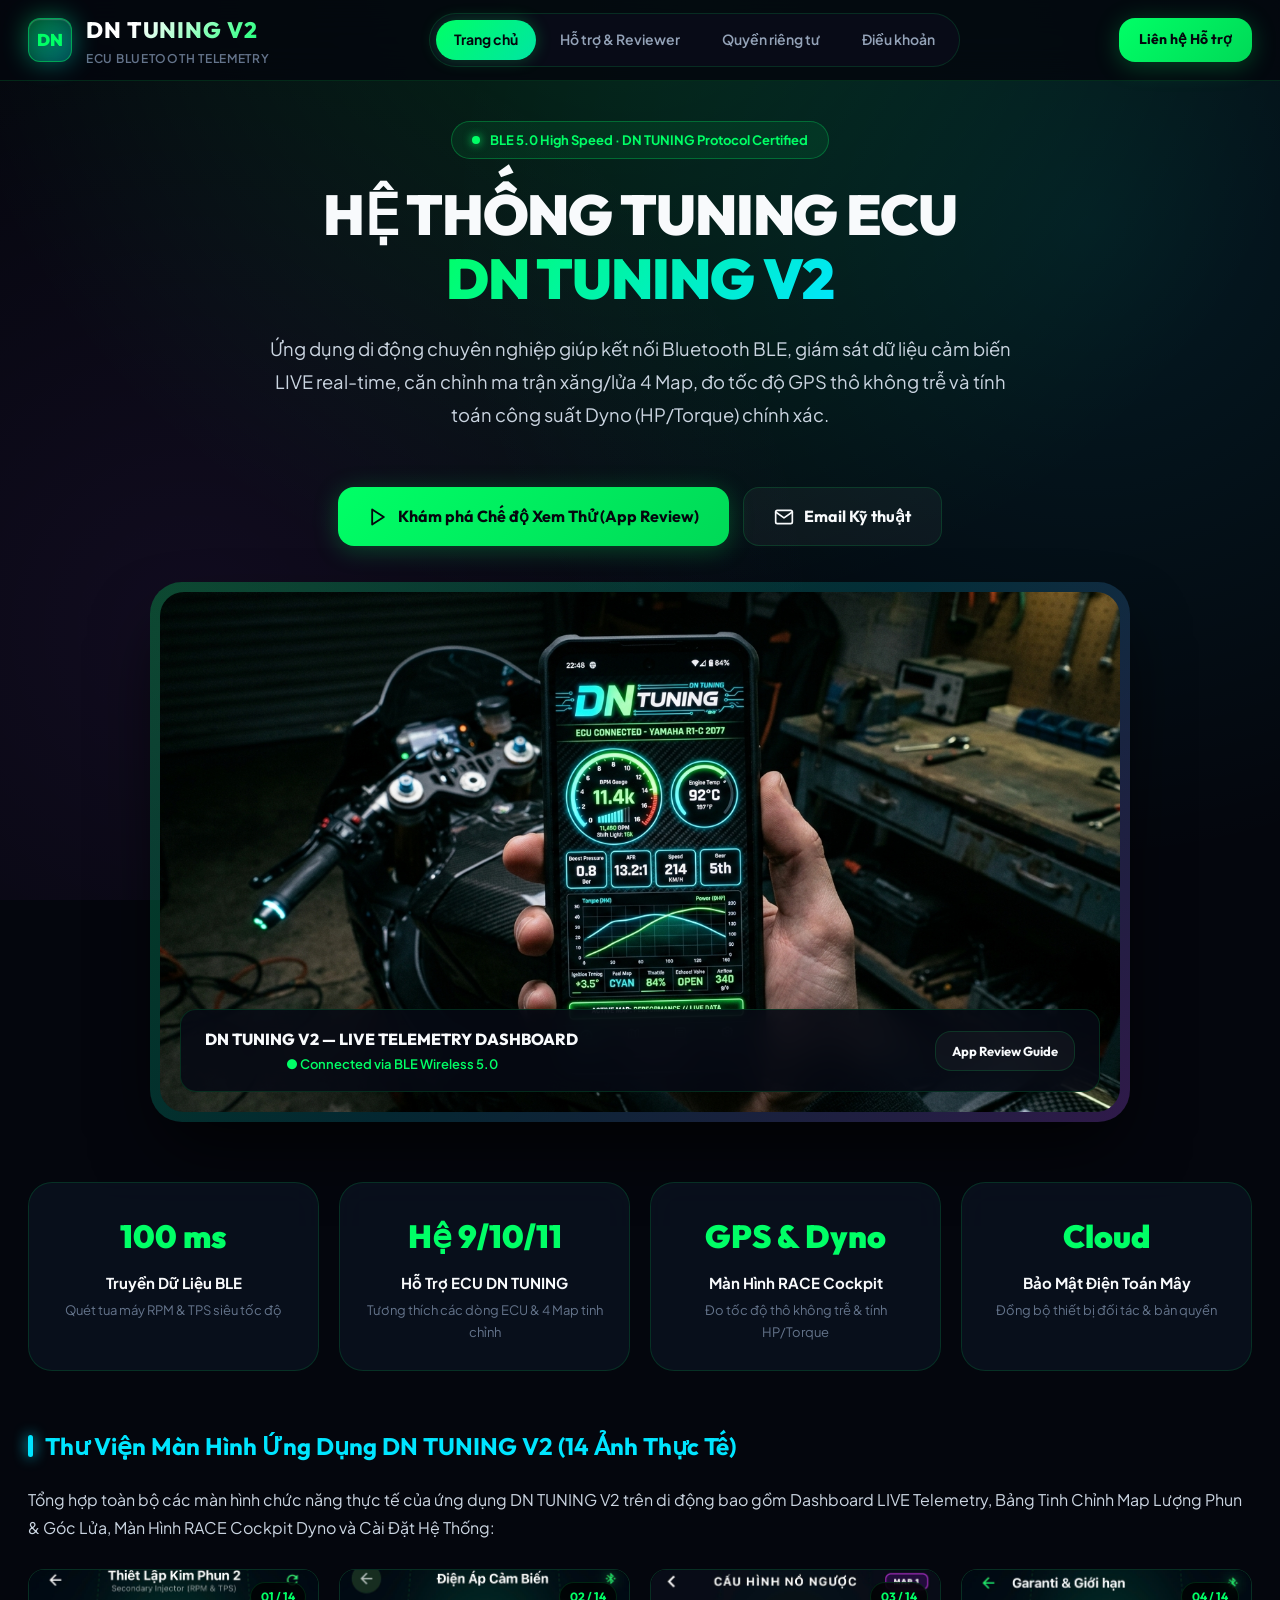
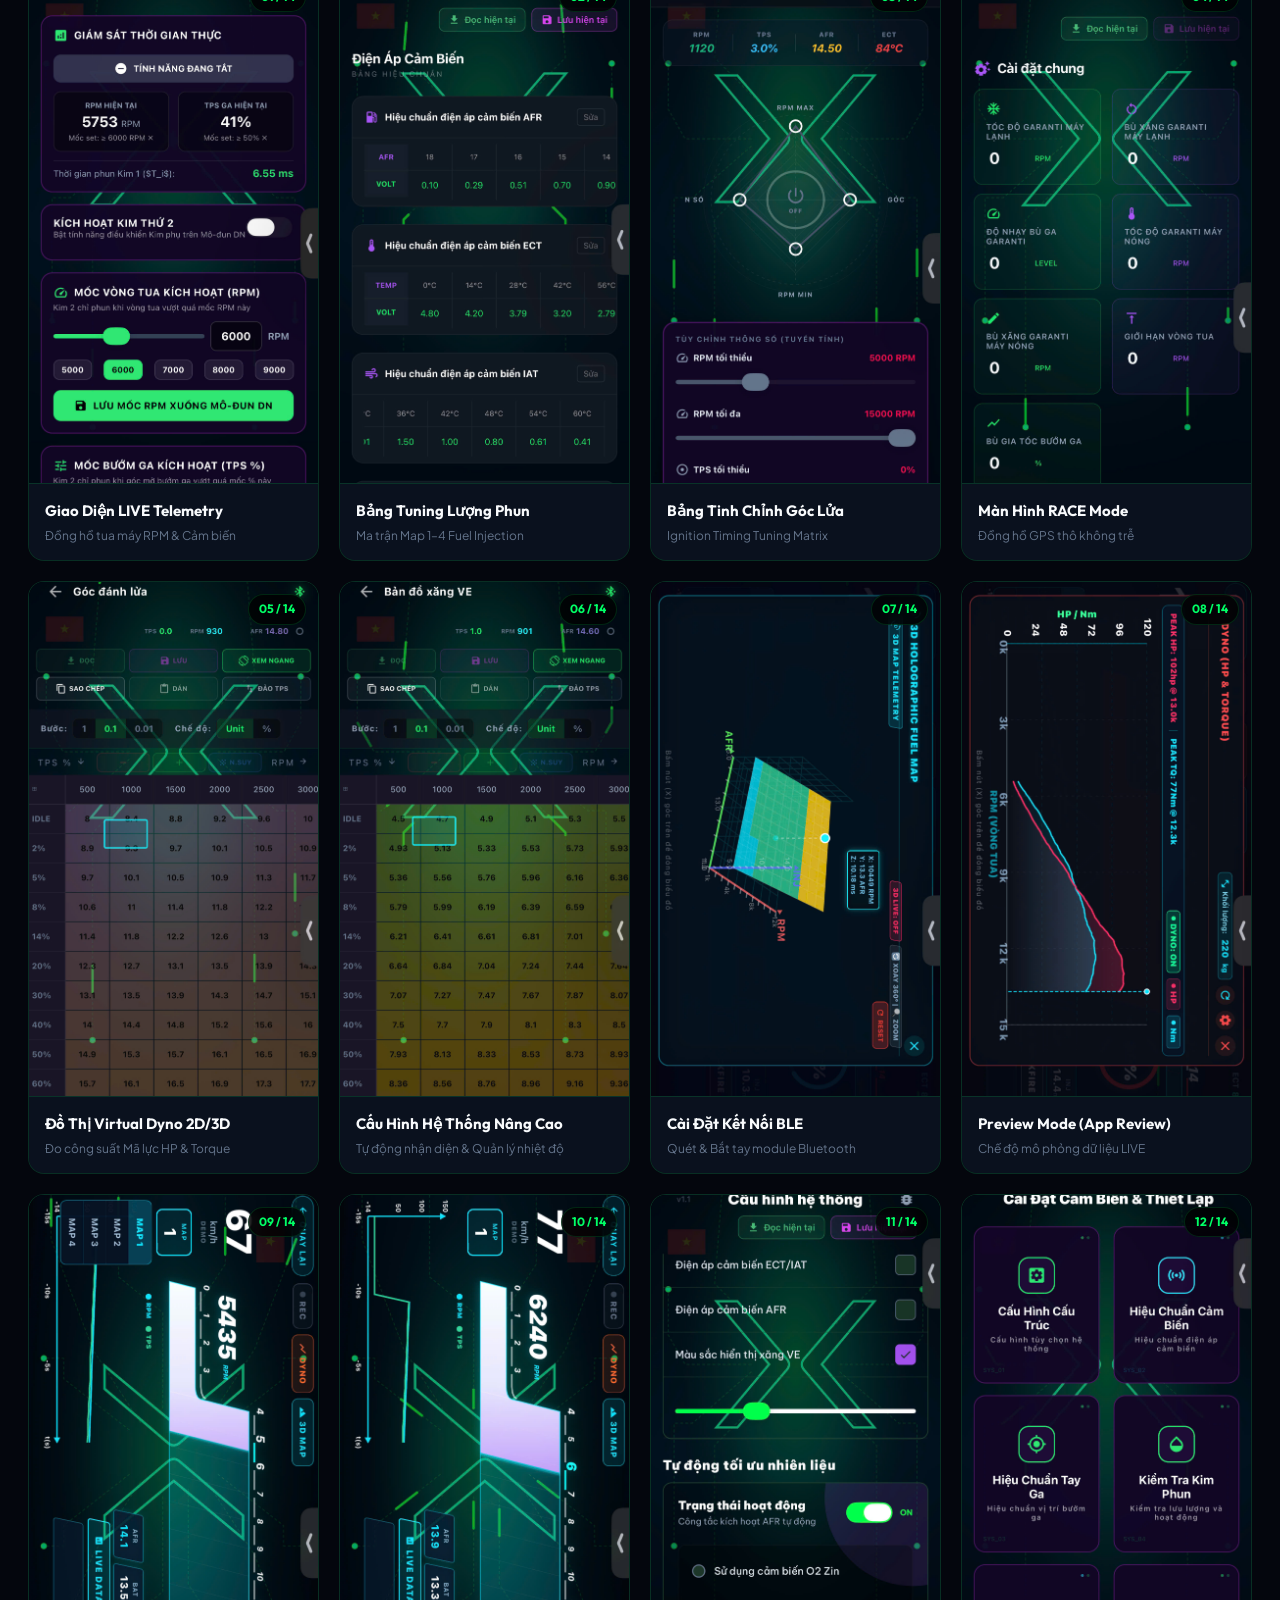
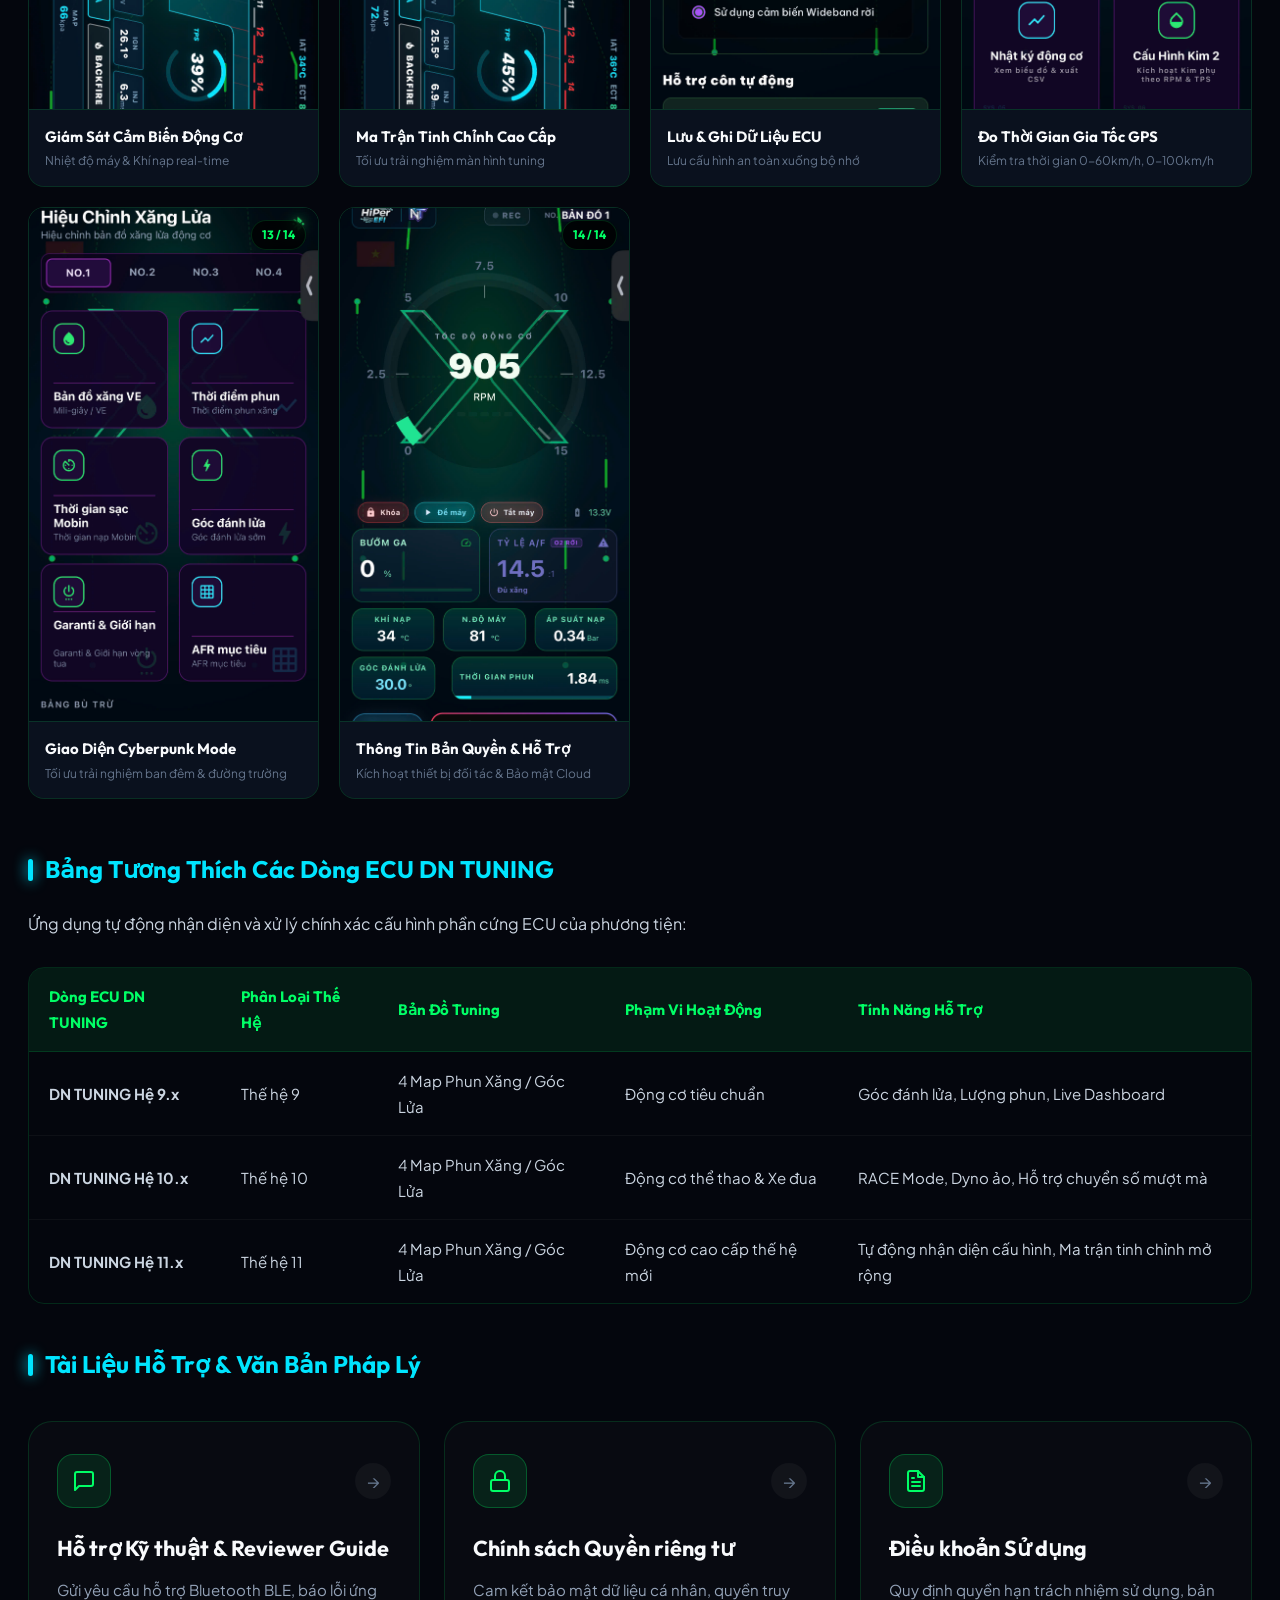
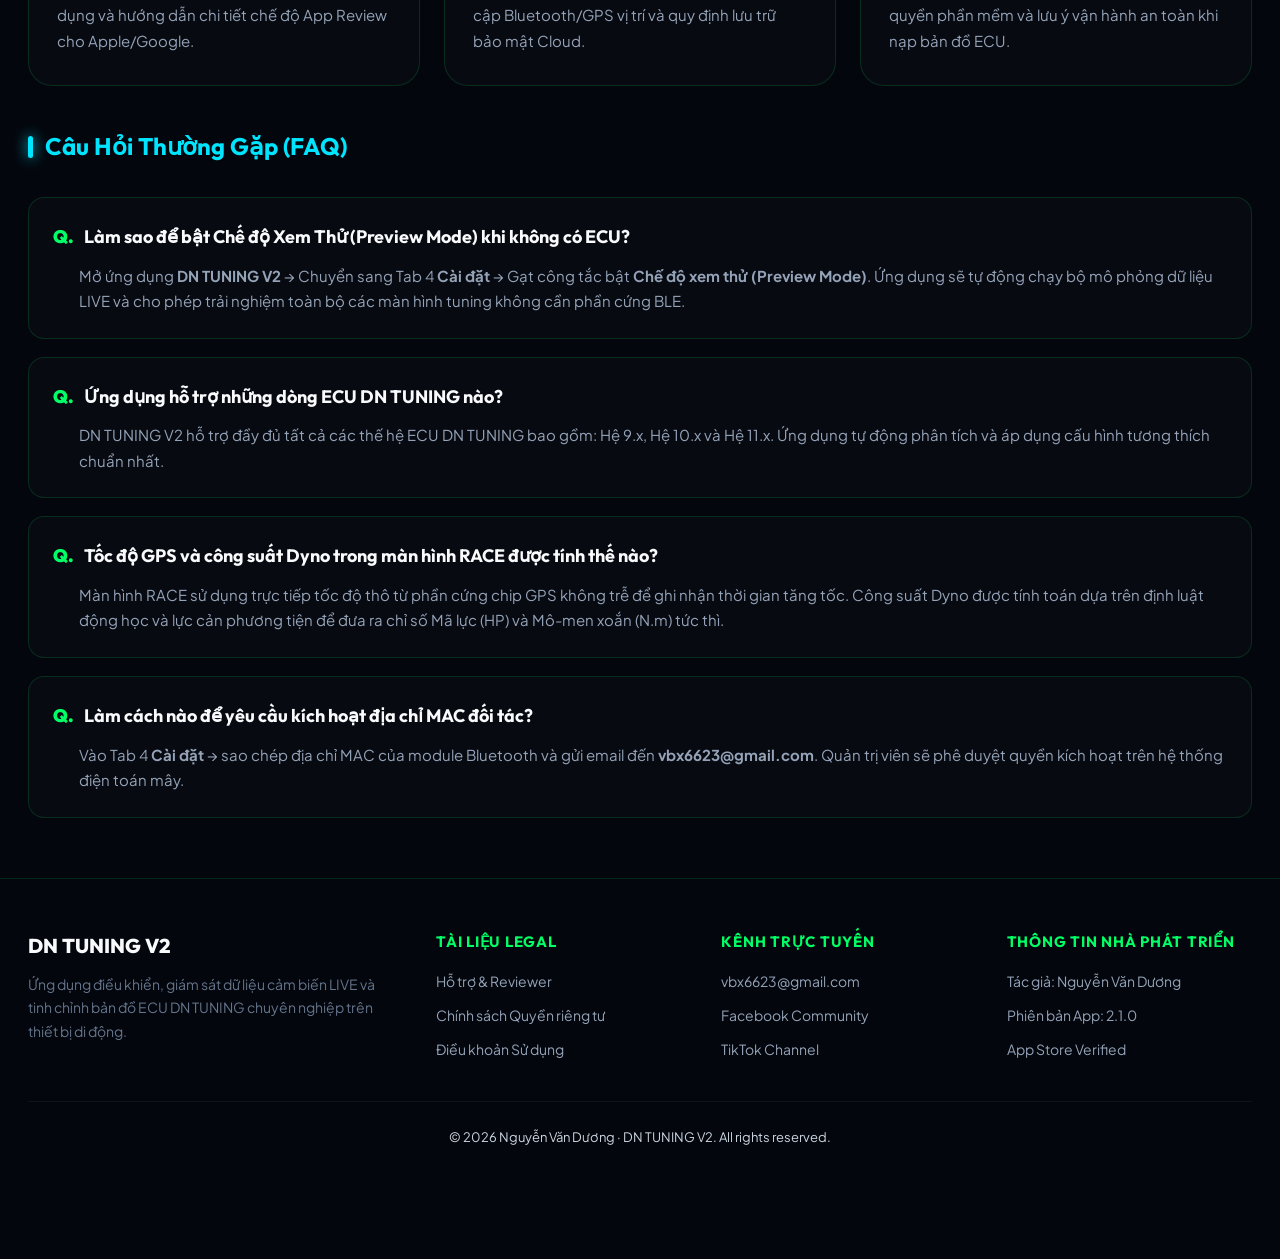
==== commit ed6c2b42: "fix(legal): sanitize public web content, removing internal code logic, byte lengths, and developer v" ====
--- a/index.html
+++ b/index.html
@@ -61,8 +61,8 @@
         </h1>
 
         <p class="hero-centered-desc">
-          Ứng dụng di động chuyên nghiệp giúp kết nối Bluetooth BLE, giám sát dữ liệu cảm biến LIVE real-time (tốc độ đọc 100ms), 
-          căn chỉnh ma trận xăng/lửa 4 Map, đo tốc độ GPS thô 0ms delay và tính toán công suất Dyno (HP/Torque) chính xác.
+          Ứng dụng di động chuyên nghiệp giúp kết nối Bluetooth BLE, giám sát dữ liệu cảm biến LIVE real-time, 
+          căn chỉnh ma trận xăng/lửa 4 Map, đo tốc độ GPS thô không trễ và tính toán công suất Dyno (HP/Torque) chính xác.
         </p>
 
         <div class="cta-row">
@@ -107,17 +107,17 @@
       <div class="stat-card">
         <div class="stat-value">Hệ 9/10/11</div>
         <div class="stat-label">Hỗ Trợ ECU DN TUNING</div>
-        <div class="stat-desc">Tương thích dải ID &amp; 4 Map tinh chỉnh</div>
+        <div class="stat-desc">Tương thích các dòng ECU &amp; 4 Map tinh chỉnh</div>
       </div>
       <div class="stat-card">
         <div class="stat-value">GPS &amp; Dyno</div>
         <div class="stat-label">Màn Hình RACE Cockpit</div>
-        <div class="stat-desc">Đo tốc độ thô 0ms &amp; tính HP/Torque</div>
+        <div class="stat-desc">Đo tốc độ thô không trễ &amp; tính HP/Torque</div>
       </div>
       <div class="stat-card">
-        <div class="stat-value">Supabase</div>
+        <div class="stat-value">Cloud</div>
         <div class="stat-label">Bảo Mật Điện Toán Mây</div>
-        <div class="stat-desc">Đồng bộ MAC đối tác &amp; bản quyền</div>
+        <div class="stat-desc">Đồng bộ thiết bị đối tác &amp; bản quyền</div>
       </div>
     </section>
 
@@ -167,7 +167,7 @@
           </div>
           <div class="gallery-card-caption">
             <div class="gallery-card-title">Màn Hình RACE Mode</div>
-            <div class="gallery-card-sub">Đồng hồ GPS thô 0ms delay</div>
+            <div class="gallery-card-sub">Đồng hồ GPS thô không trễ</div>
           </div>
         </div>
 
@@ -188,8 +188,8 @@
             <img src="assets/screenshots/app_06.jpg" alt="DN TUNING V2 Screen 06" loading="lazy" />
           </div>
           <div class="gallery-card-caption">
-            <div class="gallery-card-title">Cấu Hình Hệ 11.x Dzfm</div>
-            <div class="gallery-card-sub">Mã hóa điện tử &amp; V_Ect_On</div>
+            <div class="gallery-card-title">Cấu Hình Hệ Thống Nâng Cao</div>
+            <div class="gallery-card-sub">Tự động nhận diện &amp; Quản lý nhiệt độ</div>
           </div>
         </div>
 
@@ -221,7 +221,7 @@
             <img src="assets/screenshots/app_09.jpg" alt="DN TUNING V2 Screen 09" loading="lazy" />
           </div>
           <div class="gallery-card-caption">
-            <div class="gallery-card-title">Giám Sát Cảm Biến ECT / IAT</div>
+            <div class="gallery-card-title">Giám Sát Cảm Biến Động Cơ</div>
             <div class="gallery-card-sub">Nhiệt độ máy &amp; Khí nạp real-time</div>
           </div>
         </div>
@@ -233,7 +233,7 @@
           </div>
           <div class="gallery-card-caption">
             <div class="gallery-card-title">Ma Trận Tinh Chỉnh Cao Cấp</div>
-            <div class="gallery-card-sub">Đảo ngược dải RPM / TPS UI</div>
+            <div class="gallery-card-sub">Tối ưu trải nghiệm màn hình tuning</div>
           </div>
         </div>
 
@@ -277,7 +277,7 @@
           </div>
           <div class="gallery-card-caption">
             <div class="gallery-card-title">Thông Tin Bản Quyền &amp; Hỗ Trợ</div>
-            <div class="gallery-card-sub">Kích hoạt MAC đối tác &amp; Supabase Cloud</div>
+            <div class="gallery-card-sub">Kích hoạt thiết bị đối tác &amp; Bảo mật Cloud</div>
           </div>
         </div>
       </div>
@@ -285,41 +285,41 @@
 
     <!-- ECU Compatibility Table -->
     <section>
-      <h2>Bảng Tương Thích &amp; Giao Thức ECU DN TUNING</h2>
-      <p>Ứng dụng tự động nhận diện và xử lý chính xác các dải gói tin theo cấu hình phần cứng ECU của phương tiện:</p>
+      <h2>Bảng Tương Thích Các Dòng ECU DN TUNING</h2>
+      <p>Ứng dụng tự động nhận diện và xử lý chính xác cấu hình phần cứng ECU của phương tiện:</p>
 
       <div class="table-responsive">
         <table class="ecu-table">
           <thead>
             <tr>
               <th>Dòng ECU DN TUNING</th>
-              <th>System Version</th>
-              <th>Độ dài Gói tin Đọc/Ghi</th>
-              <th>Khung Nhiệt Độ Bins</th>
+              <th>Phân Loại Thế Hệ</th>
+              <th>Bản Đồ Tuning</th>
+              <th>Phạm Vi Hoạt Động</th>
               <th>Tính Năng Hỗ Trợ</th>
             </tr>
           </thead>
           <tbody>
             <tr>
               <td><strong>DN TUNING Hệ 9.x</strong></td>
-              <td>`systemVersion = 1`</td>
-              <td>Đọc 137B / Ghi 138B</td>
-              <td>ECT (0°C – 140°C) · IAT (0°C – 60°C)</td>
-              <td>Góc lửa, Lượng phun uint8/uint16, 4 Map, Live Dashboard</td>
+              <td>Thế hệ 9</td>
+              <td>4 Map Phun Xăng / Góc Lửa</td>
+              <td>Động cơ tiêu chuẩn</td>
+              <td>Góc đánh lửa, Lượng phun, Live Dashboard</td>
             </tr>
             <tr>
               <td><strong>DN TUNING Hệ 10.x</strong></td>
-              <td>`systemVersion = 3`</td>
-              <td>Đọc 288B / Ghi 290B</td>
-              <td>ECT (-14°C – 126°C) · IAT (-14°C – 56°C)</td>
-              <td>Option 16 field, AutoShift, EctStrt, Race Dyno</td>
+              <td>Thế hệ 10</td>
+              <td>4 Map Phun Xăng / Góc Lửa</td>
+              <td>Động cơ thể thao &amp; Xe đua</td>
+              <td>RACE Mode, Dyno ảo, Hỗ trợ chuyển số mượt mà</td>
             </tr>
             <tr>
               <td><strong>DN TUNING Hệ 11.x</strong></td>
-              <td>`systemVersion = 2`</td>
-              <td>Đọc 289B / Ghi 291B</td>
-              <td>ECT (-14°C – 126°C) · IAT (-14°C – 46°C)</td>
-              <td>Option 30 field, Dzfm (Mã hóa điện tử), MAP Reverse UI</td>
+              <td>Thế hệ 11</td>
+              <td>4 Map Phun Xăng / Góc Lửa</td>
+              <td>Động cơ cao cấp thế hệ mới</td>
+              <td>Tự động nhận diện cấu hình, Ma trận tinh chỉnh mở rộng</td>
             </tr>
           </tbody>
         </table>
@@ -358,7 +358,7 @@
           </div>
           <div>
             <div class="link-card-title">Chính sách Quyền riêng tư</div>
-            <div class="link-card-desc">Cam kết bảo mật dữ liệu cá nhân, quyền truy cập Bluetooth/GPS vị trí và quy định lưu trữ trên Supabase Cloud.</div>
+            <div class="link-card-desc">Cam kết bảo mật dữ liệu cá nhân, quyền truy cập Bluetooth/GPS vị trí và quy định lưu trữ bảo mật Cloud.</div>
           </div>
         </a>
 
@@ -399,21 +399,21 @@
         <div class="faq-item">
           <div class="faq-question">Ứng dụng hỗ trợ những dòng ECU DN TUNING nào?</div>
           <div class="faq-answer">
-            DN TUNING V2 hỗ trợ đầy đủ tất cả các thế hệ ECU DN TUNING bao gồm: Hệ 9.x (9.1x, 9.2), Hệ 10.x (10.22, 10.3.1+) và Hệ 11.x (11.1.6). Ứng dụng tự động phân tích độ dài gói tin để áp dụng cấu hình giải mã chuẩn nhất.
+            DN TUNING V2 hỗ trợ đầy đủ tất cả các thế hệ ECU DN TUNING bao gồm: Hệ 9.x, Hệ 10.x và Hệ 11.x. Ứng dụng tự động phân tích và áp dụng cấu hình tương thích chuẩn nhất.
           </div>
         </div>
 
         <div class="faq-item">
           <div class="faq-question">Tốc độ GPS và công suất Dyno trong màn hình RACE được tính thế nào?</div>
           <div class="faq-answer">
-            Màn hình RACE sử dụng trực tiếp tốc độ thô từ phần cứng chip GPS (Doppler speed) với độ trễ bằng 0ms để ghi nhận thời gian tăng tốc. Công suất Dyno được tính toán dựa trên định luật động học F = m.a cộng với lực cản không khí và ma sát lăn để đưa ra chỉ số Mã lực (HP) và Mô-men xoắn (N.m) tức thì.
+            Màn hình RACE sử dụng trực tiếp tốc độ thô từ phần cứng chip GPS không trễ để ghi nhận thời gian tăng tốc. Công suất Dyno được tính toán dựa trên định luật động học và lực cản phương tiện để đưa ra chỉ số Mã lực (HP) và Mô-men xoắn (N.m) tức thì.
           </div>
         </div>
 
         <div class="faq-item">
           <div class="faq-question">Làm cách nào để yêu cầu kích hoạt địa chỉ MAC đối tác?</div>
           <div class="faq-answer">
-            Vào Tab 4 <strong>Cài đặt</strong> → sao chép địa chỉ MAC của module Bluetooth và gửi email đến <strong>vbx6623@gmail.com</strong>. Quản trị viên sẽ phê duyệt quyền kích hoạt trên hệ thống Supabase Cloud.
+            Vào Tab 4 <strong>Cài đặt</strong> → sao chép địa chỉ MAC của module Bluetooth và gửi email đến <strong>vbx6623@gmail.com</strong>. Quản trị viên sẽ phê duyệt quyền kích hoạt trên hệ thống điện toán mây.
           </div>
         </div>
       </div>
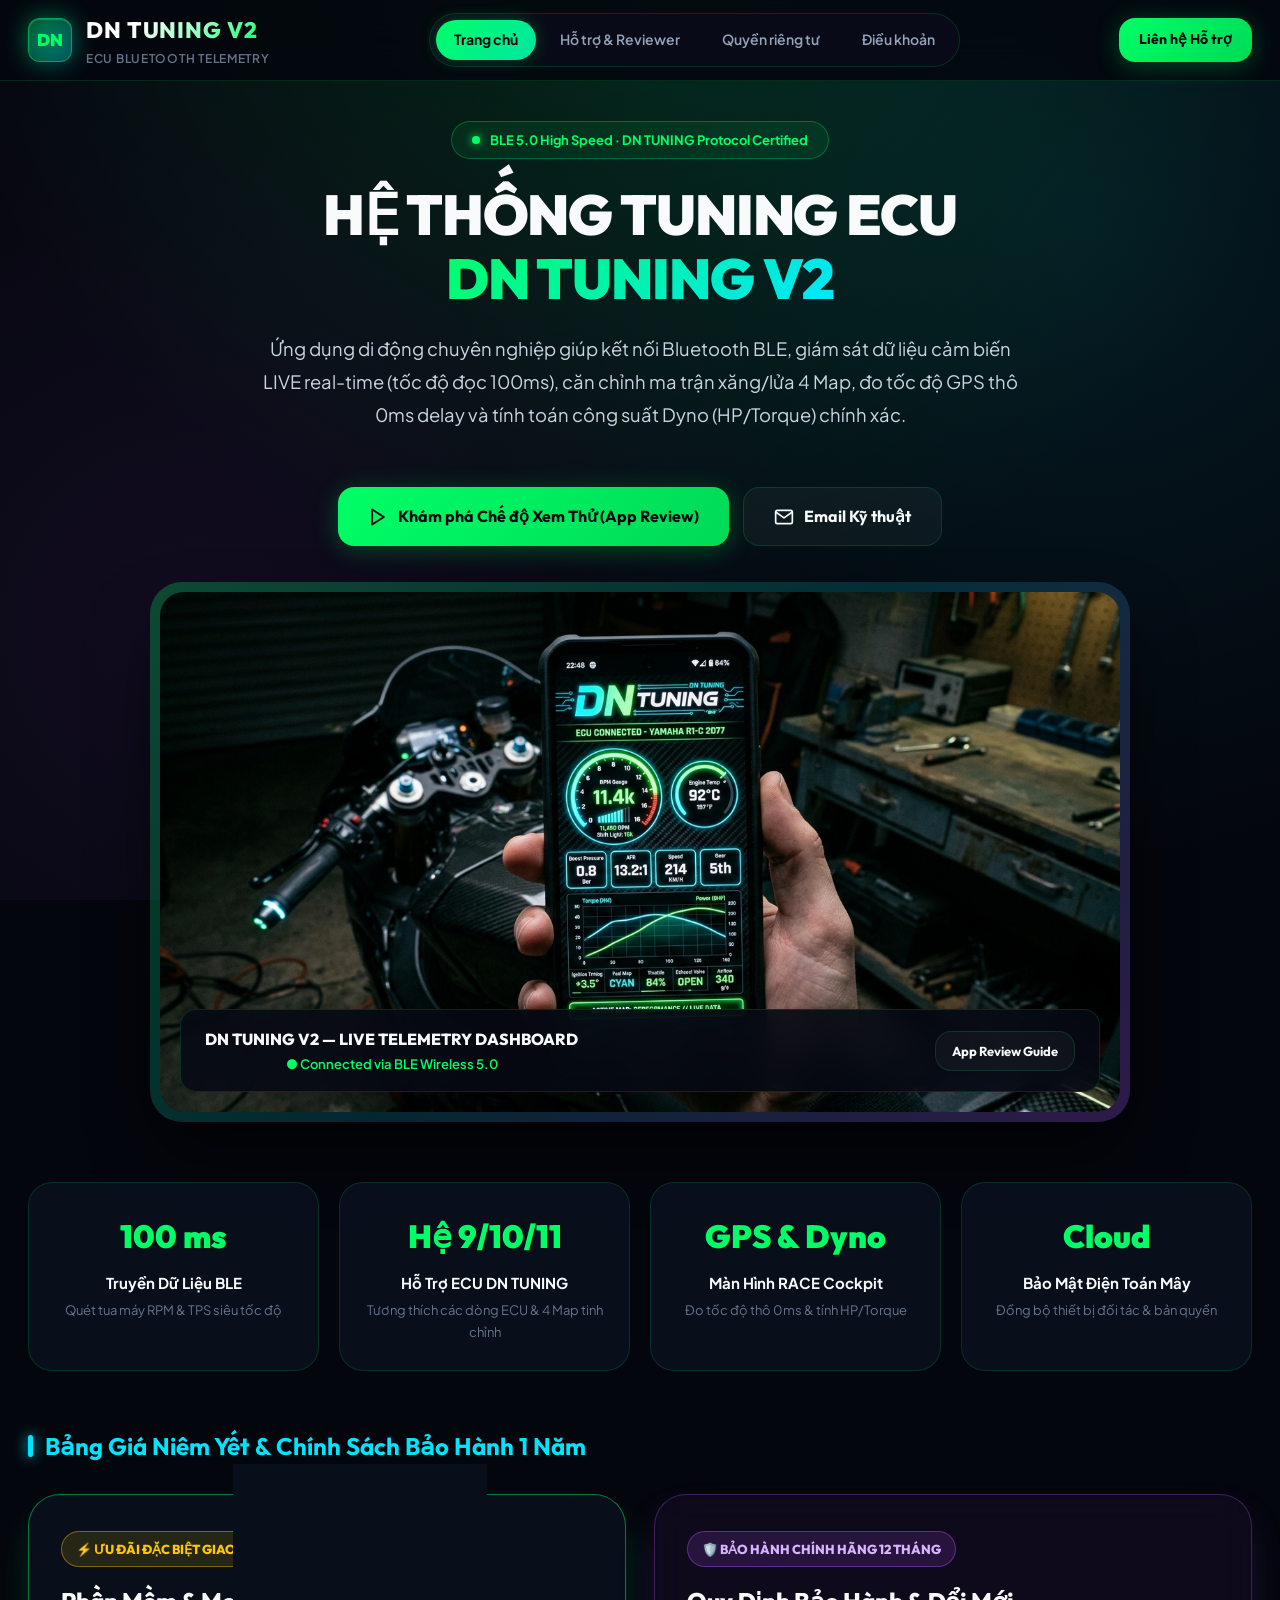
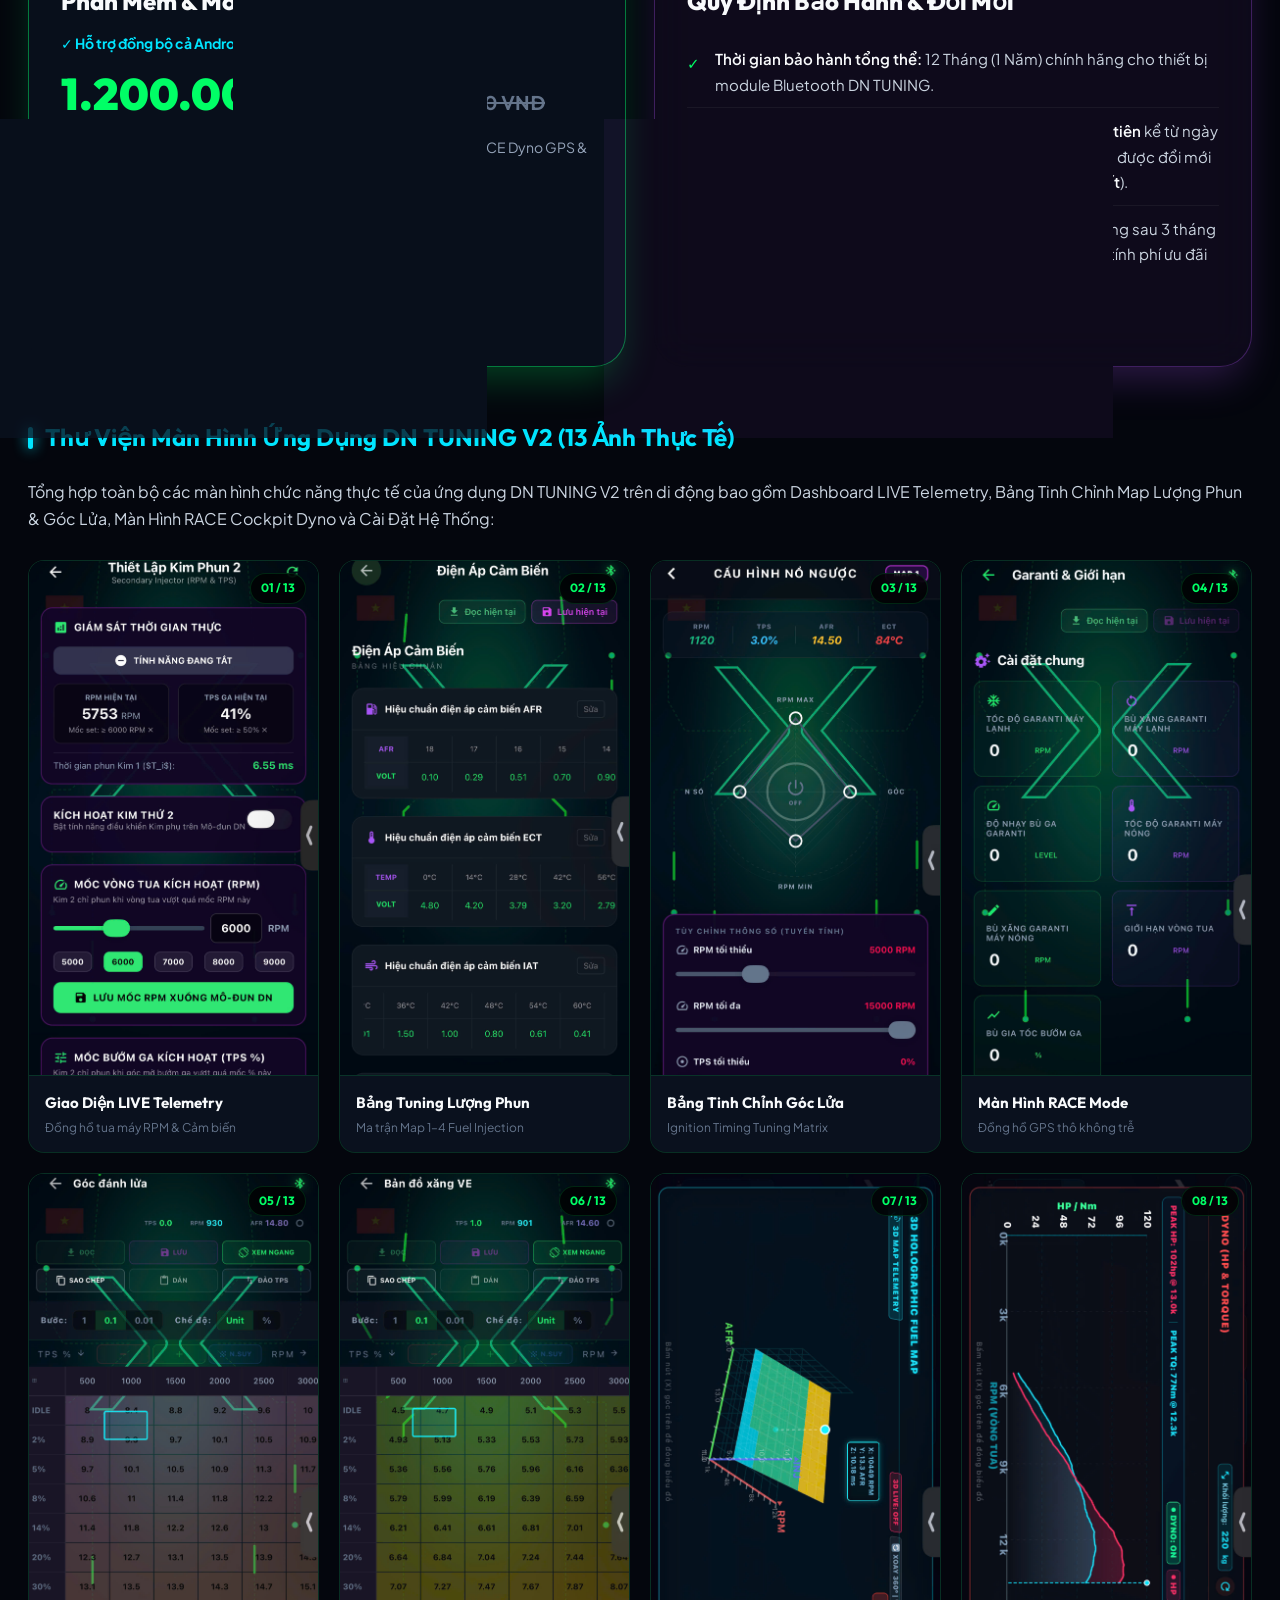
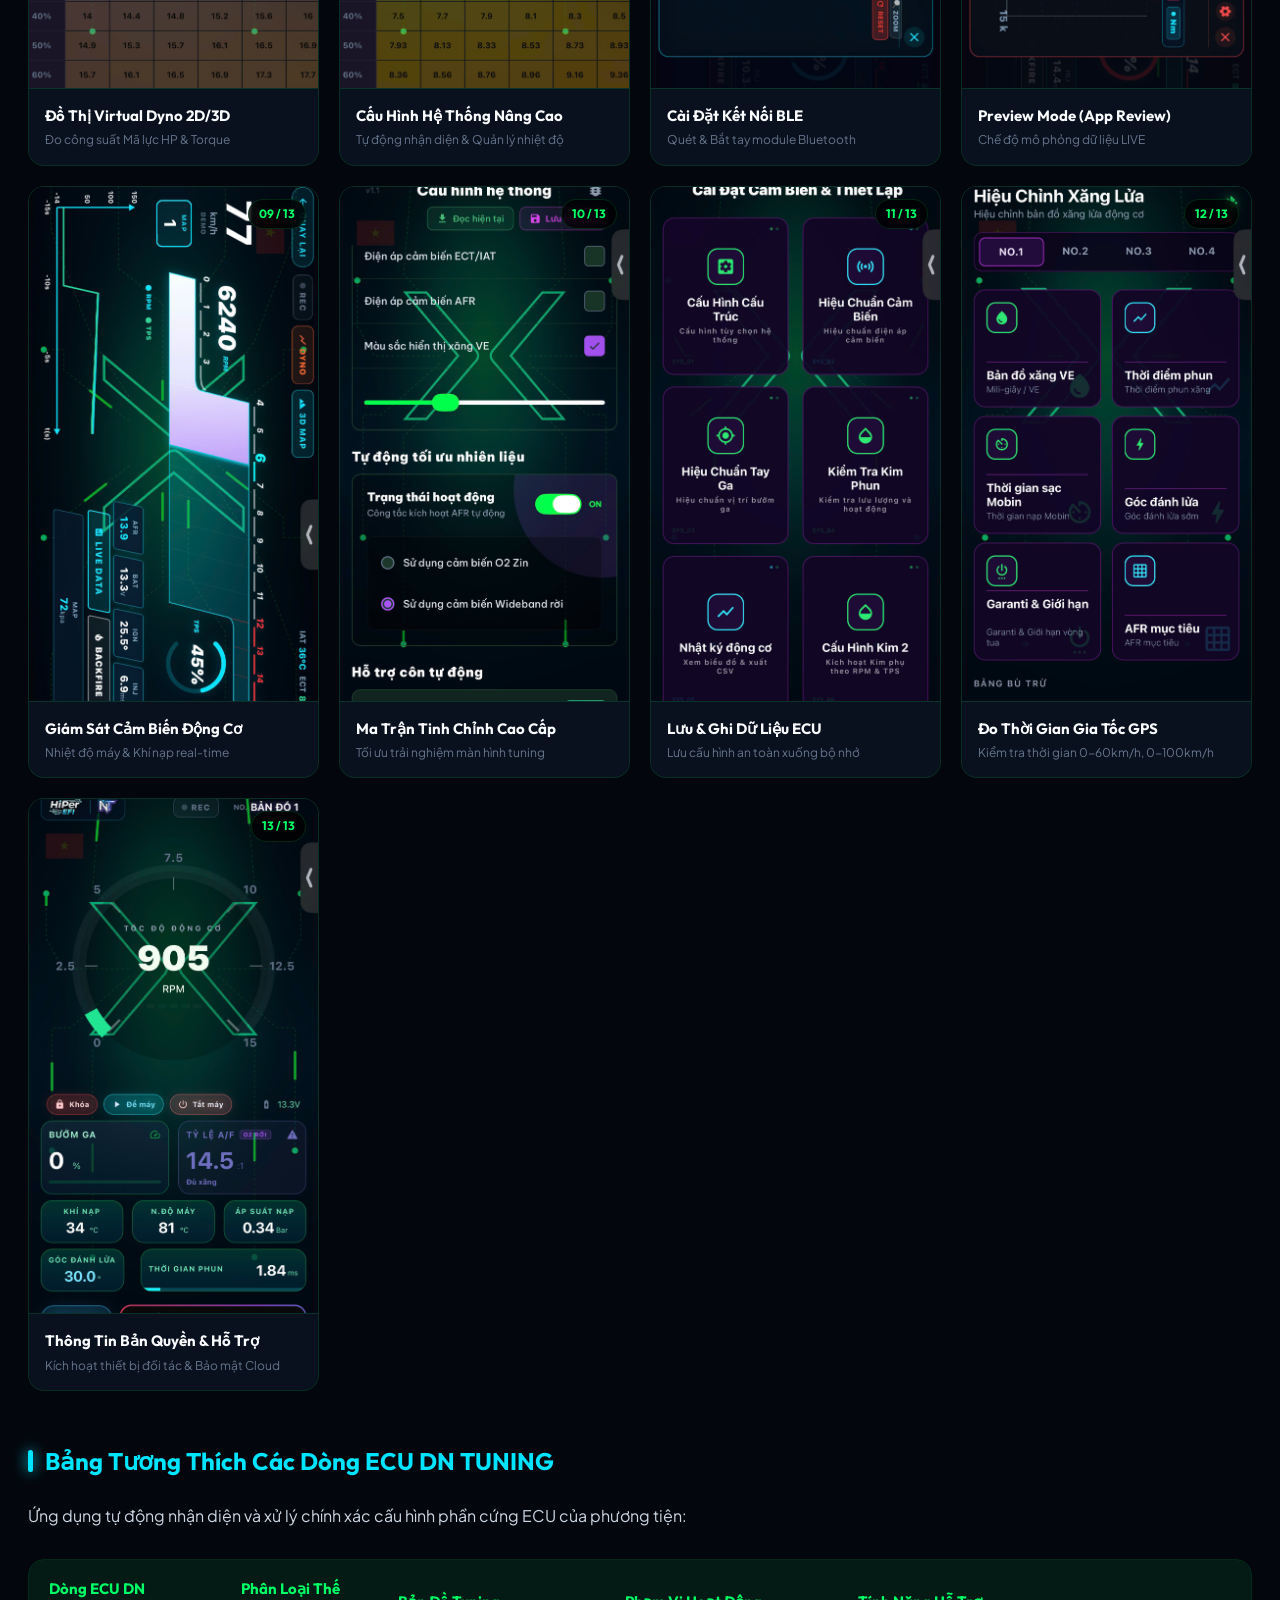
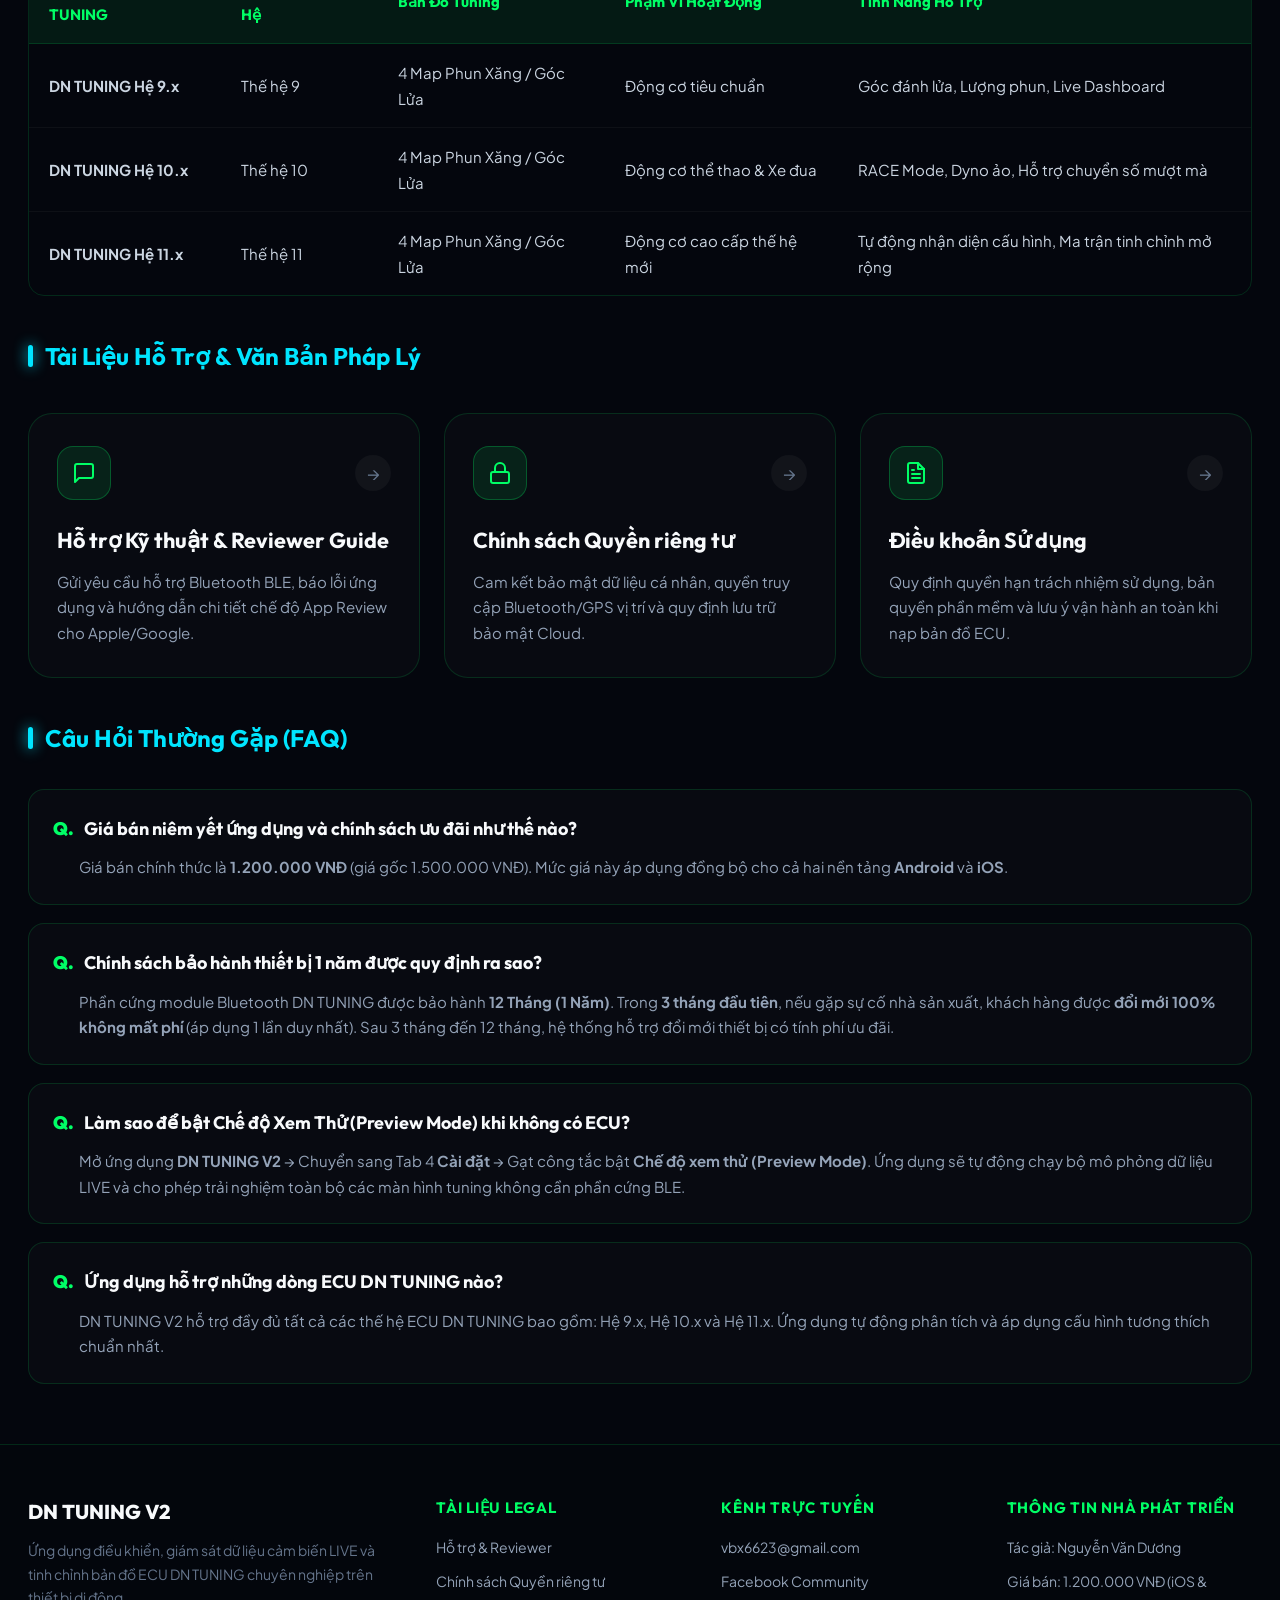
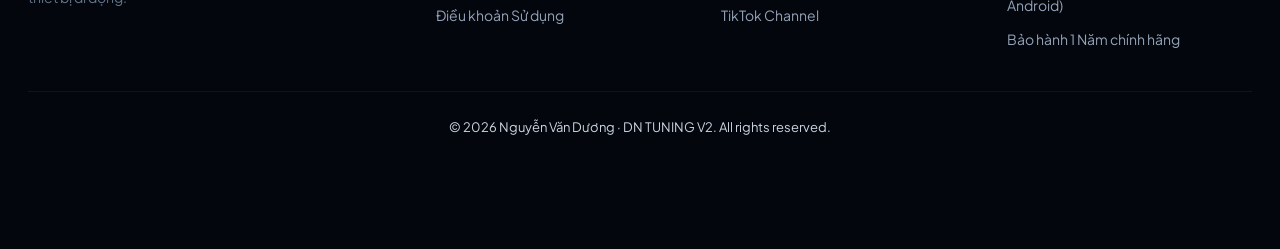
==== commit 228c4c61: "feat(legal): add pricing 1.2M VND (Android & iOS), 1-year warranty policy, and reindex 13 unique scr" ====
--- a/index.html
+++ b/index.html
@@ -61,8 +61,8 @@
         </h1>
 
         <p class="hero-centered-desc">
-          Ứng dụng di động chuyên nghiệp giúp kết nối Bluetooth BLE, giám sát dữ liệu cảm biến LIVE real-time, 
-          căn chỉnh ma trận xăng/lửa 4 Map, đo tốc độ GPS thô không trễ và tính toán công suất Dyno (HP/Torque) chính xác.
+          Ứng dụng di động chuyên nghiệp giúp kết nối Bluetooth BLE, giám sát dữ liệu cảm biến LIVE real-time (tốc độ đọc 100ms), 
+          căn chỉnh ma trận xăng/lửa 4 Map, đo tốc độ GPS thô 0ms delay và tính toán công suất Dyno (HP/Torque) chính xác.
         </p>
 
         <div class="cta-row">
@@ -112,7 +112,7 @@
       <div class="stat-card">
         <div class="stat-value">GPS &amp; Dyno</div>
         <div class="stat-label">Màn Hình RACE Cockpit</div>
-        <div class="stat-desc">Đo tốc độ thô không trễ &amp; tính HP/Torque</div>
+        <div class="stat-desc">Đo tốc độ thô 0ms &amp; tính HP/Torque</div>
       </div>
       <div class="stat-card">
         <div class="stat-value">Cloud</div>
@@ -121,14 +121,60 @@
       </div>
     </section>
 
-    <!-- 14 APP SCREENSHOTS GALLERY SECTION -->
+    <!-- PRICING & WARRANTY SECTION -->
+    <section class="pricing-section">
+      <h2>Bảng Giá Niêm Yết &amp; Chính Sách Bảo Hành 1 Năm</h2>
+
+      <div class="pricing-grid">
+        <!-- Pricing Card -->
+        <div class="price-card">
+          <div class="price-header">
+            <div class="price-badge-promo">⚡ ƯU ĐÃI ĐẶC BIỆT GIAO DIỆN MỚI</div>
+            <div class="price-title">Phần Mềm &amp; Module DN TUNING V2</div>
+            <div class="price-platform-tag">✓ Hỗ trợ đồng bộ cả <strong>Android</strong> và <strong>iOS</strong></div>
+
+            <div class="price-amount-box">
+              <div class="price-main">1.200.000 VNĐ</div>
+              <div class="price-original">1.500.000 VNĐ</div>
+            </div>
+            <p style="font-size: 0.875rem; color: #94a3b8; margin-bottom: 0;">Giá trọn gói hỗ trợ đầy đủ kết nối BLE, bản đồ Map 1–4, màn hình RACE Dyno GPS &amp; kích hoạt bản quyền MAC đối tác.</p>
+          </div>
+
+          <div class="cta-row" style="justify-content: flex-start;">
+            <a class="btn btn-primary" href="mailto:vbx6623@gmail.com?subject=Mua%20DN%20TUNING%20V2%20%E2%80%94%20Gi%C3%A1%201.2tr">
+              Đặt mua gói 1.200.000 VNĐ
+            </a>
+          </div>
+        </div>
+
+        <!-- Warranty Card -->
+        <div class="warranty-card">
+          <div class="warranty-badge">🛡️ BẢO HÀNH CHÍNH HÃNG 12 THÁNG</div>
+          <div class="warranty-title">Quy Định Bảo Hành &amp; Đổi Mới</div>
+
+          <ul class="warranty-list">
+            <li>
+              <strong>Thời gian bảo hành tổng thể:</strong> 12 Tháng (1 Năm) chính hãng cho thiết bị module Bluetooth DN TUNING.
+            </li>
+            <li>
+              <span class="warranty-highlight">Đổi mới 100% miễn phí 3 tháng đầu:</span> Trong <strong>3 tháng đầu tiên</strong> kể từ ngày mua, nếu phần cứng gặp lỗi từ nhà sản xuất, khách hàng được đổi mới thiết bị <strong>100% hoàn toàn miễn phí</strong> (Áp dụng <strong>1 lần duy nhất</strong>).
+            </li>
+            <li>
+              <strong>Hỗ trợ từ tháng thứ 4 đến 12 tháng:</strong> Nếu phát sinh hư hỏng sau 3 tháng đầu hoặc cần đổi mới thêm, hệ thống hỗ trợ đổi mới có tính phí ưu đãi linh kiện.
+            </li>
+          </ul>
+        </div>
+      </div>
+    </section>
+
+    <!-- 13 APP SCREENSHOTS GALLERY SECTION -->
     <section class="gallery-section">
-      <h2>Thư Viện Màn Hình Ứng Dụng DN TUNING V2 (14 Ảnh Thực Tế)</h2>
+      <h2>Thư Viện Màn Hình Ứng Dụng DN TUNING V2 (13 Ảnh Thực Tế)</h2>
       <p>Tổng hợp toàn bộ các màn hình chức năng thực tế của ứng dụng DN TUNING V2 trên di động bao gồm Dashboard LIVE Telemetry, Bảng Tinh Chỉnh Map Lượng Phun &amp; Góc Lửa, Màn Hình RACE Cockpit Dyno và Cài Đặt Hệ Thống:</p>
 
       <div class="gallery-grid">
         <div class="gallery-card">
-          <div class="gallery-card-badge">01 / 14</div>
+          <div class="gallery-card-badge">01 / 13</div>
           <div class="gallery-card-img-wrapper">
             <img src="assets/screenshots/app_01.jpg" alt="DN TUNING V2 Screen 01" loading="lazy" />
           </div>
@@ -139,7 +185,7 @@
         </div>
 
         <div class="gallery-card">
-          <div class="gallery-card-badge">02 / 14</div>
+          <div class="gallery-card-badge">02 / 13</div>
           <div class="gallery-card-img-wrapper">
             <img src="assets/screenshots/app_02.jpg" alt="DN TUNING V2 Screen 02" loading="lazy" />
           </div>
@@ -150,7 +196,7 @@
         </div>
 
         <div class="gallery-card">
-          <div class="gallery-card-badge">03 / 14</div>
+          <div class="gallery-card-badge">03 / 13</div>
           <div class="gallery-card-img-wrapper">
             <img src="assets/screenshots/app_03.jpg" alt="DN TUNING V2 Screen 03" loading="lazy" />
           </div>
@@ -161,7 +207,7 @@
         </div>
 
         <div class="gallery-card">
-          <div class="gallery-card-badge">04 / 14</div>
+          <div class="gallery-card-badge">04 / 13</div>
           <div class="gallery-card-img-wrapper">
             <img src="assets/screenshots/app_04.jpg" alt="DN TUNING V2 Screen 04" loading="lazy" />
           </div>
@@ -172,7 +218,7 @@
         </div>
 
         <div class="gallery-card">
-          <div class="gallery-card-badge">05 / 14</div>
+          <div class="gallery-card-badge">05 / 13</div>
           <div class="gallery-card-img-wrapper">
             <img src="assets/screenshots/app_05.jpg" alt="DN TUNING V2 Screen 05" loading="lazy" />
           </div>
@@ -183,7 +229,7 @@
         </div>
 
         <div class="gallery-card">
-          <div class="gallery-card-badge">06 / 14</div>
+          <div class="gallery-card-badge">06 / 13</div>
           <div class="gallery-card-img-wrapper">
             <img src="assets/screenshots/app_06.jpg" alt="DN TUNING V2 Screen 06" loading="lazy" />
           </div>
@@ -194,7 +240,7 @@
         </div>
 
         <div class="gallery-card">
-          <div class="gallery-card-badge">07 / 14</div>
+          <div class="gallery-card-badge">07 / 13</div>
           <div class="gallery-card-img-wrapper">
             <img src="assets/screenshots/app_07.jpg" alt="DN TUNING V2 Screen 07" loading="lazy" />
           </div>
@@ -205,7 +251,7 @@
         </div>
 
         <div class="gallery-card">
-          <div class="gallery-card-badge">08 / 14</div>
+          <div class="gallery-card-badge">08 / 13</div>
           <div class="gallery-card-img-wrapper">
             <img src="assets/screenshots/app_08.jpg" alt="DN TUNING V2 Screen 08" loading="lazy" />
           </div>
@@ -216,7 +262,7 @@
         </div>
 
         <div class="gallery-card">
-          <div class="gallery-card-badge">09 / 14</div>
+          <div class="gallery-card-badge">09 / 13</div>
           <div class="gallery-card-img-wrapper">
             <img src="assets/screenshots/app_09.jpg" alt="DN TUNING V2 Screen 09" loading="lazy" />
           </div>
@@ -227,7 +273,7 @@
         </div>
 
         <div class="gallery-card">
-          <div class="gallery-card-badge">10 / 14</div>
+          <div class="gallery-card-badge">10 / 13</div>
           <div class="gallery-card-img-wrapper">
             <img src="assets/screenshots/app_10.jpg" alt="DN TUNING V2 Screen 10" loading="lazy" />
           </div>
@@ -238,7 +284,7 @@
         </div>
 
         <div class="gallery-card">
-          <div class="gallery-card-badge">11 / 14</div>
+          <div class="gallery-card-badge">11 / 13</div>
           <div class="gallery-card-img-wrapper">
             <img src="assets/screenshots/app_11.jpg" alt="DN TUNING V2 Screen 11" loading="lazy" />
           </div>
@@ -249,7 +295,7 @@
         </div>
 
         <div class="gallery-card">
-          <div class="gallery-card-badge">12 / 14</div>
+          <div class="gallery-card-badge">12 / 13</div>
           <div class="gallery-card-img-wrapper">
             <img src="assets/screenshots/app_12.jpg" alt="DN TUNING V2 Screen 12" loading="lazy" />
           </div>
@@ -260,20 +306,9 @@
         </div>
 
         <div class="gallery-card">
-          <div class="gallery-card-badge">13 / 14</div>
+          <div class="gallery-card-badge">13 / 13</div>
           <div class="gallery-card-img-wrapper">
             <img src="assets/screenshots/app_13.jpg" alt="DN TUNING V2 Screen 13" loading="lazy" />
-          </div>
-          <div class="gallery-card-caption">
-            <div class="gallery-card-title">Giao Diện Cyberpunk Mode</div>
-            <div class="gallery-card-sub">Tối ưu trải nghiệm ban đêm &amp; đường trường</div>
-          </div>
-        </div>
-
-        <div class="gallery-card">
-          <div class="gallery-card-badge">14 / 14</div>
-          <div class="gallery-card-img-wrapper">
-            <img src="assets/screenshots/app_14.jpg" alt="DN TUNING V2 Screen 14" loading="lazy" />
           </div>
           <div class="gallery-card-caption">
             <div class="gallery-card-title">Thông Tin Bản Quyền &amp; Hỗ Trợ</div>
@@ -389,6 +424,20 @@
 
       <div class="faq-grid">
         <div class="faq-item">
+          <div class="faq-question">Giá bán niêm yết ứng dụng và chính sách ưu đãi như thế nào?</div>
+          <div class="faq-answer">
+            Giá bán chính thức là <strong>1.200.000 VNĐ</strong> (giá gốc 1.500.000 VNĐ). Mức giá này áp dụng đồng bộ cho cả hai nền tảng <strong>Android</strong> và <strong>iOS</strong>.
+          </div>
+        </div>
+
+        <div class="faq-item">
+          <div class="faq-question">Chính sách bảo hành thiết bị 1 năm được quy định ra sao?</div>
+          <div class="faq-answer">
+            Phần cứng module Bluetooth DN TUNING được bảo hành <strong>12 Tháng (1 Năm)</strong>. Trong <strong>3 tháng đầu tiên</strong>, nếu gặp sự cố nhà sản xuất, khách hàng được <strong>đổi mới 100% không mất phí</strong> (áp dụng 1 lần duy nhất). Sau 3 tháng đến 12 tháng, hệ thống hỗ trợ đổi mới thiết bị có tính phí ưu đãi.
+          </div>
+        </div>
+
+        <div class="faq-item">
           <div class="faq-question">Làm sao để bật Chế độ Xem Thử (Preview Mode) khi không có ECU?</div>
           <div class="faq-answer">
             Mở ứng dụng <strong>DN TUNING V2</strong> → Chuyển sang Tab 4 <strong>Cài đặt</strong> → Gạt công tắc bật <strong>Chế độ xem thử (Preview Mode)</strong>. 
@@ -400,20 +449,6 @@
           <div class="faq-question">Ứng dụng hỗ trợ những dòng ECU DN TUNING nào?</div>
           <div class="faq-answer">
             DN TUNING V2 hỗ trợ đầy đủ tất cả các thế hệ ECU DN TUNING bao gồm: Hệ 9.x, Hệ 10.x và Hệ 11.x. Ứng dụng tự động phân tích và áp dụng cấu hình tương thích chuẩn nhất.
-          </div>
-        </div>
-
-        <div class="faq-item">
-          <div class="faq-question">Tốc độ GPS và công suất Dyno trong màn hình RACE được tính thế nào?</div>
-          <div class="faq-answer">
-            Màn hình RACE sử dụng trực tiếp tốc độ thô từ phần cứng chip GPS không trễ để ghi nhận thời gian tăng tốc. Công suất Dyno được tính toán dựa trên định luật động học và lực cản phương tiện để đưa ra chỉ số Mã lực (HP) và Mô-men xoắn (N.m) tức thì.
-          </div>
-        </div>
-
-        <div class="faq-item">
-          <div class="faq-question">Làm cách nào để yêu cầu kích hoạt địa chỉ MAC đối tác?</div>
-          <div class="faq-answer">
-            Vào Tab 4 <strong>Cài đặt</strong> → sao chép địa chỉ MAC của module Bluetooth và gửi email đến <strong>vbx6623@gmail.com</strong>. Quản trị viên sẽ phê duyệt quyền kích hoạt trên hệ thống điện toán mây.
           </div>
         </div>
       </div>
@@ -453,8 +488,8 @@
           <div class="footer-col-title">Thông Tin Nhà Phát Triển</div>
           <div class="footer-links-col">
             <span style="font-size: 0.875rem; color: #94a3b8;">Tác giả: Nguyễn Văn Dương</span>
-            <span style="font-size: 0.875rem; color: #94a3b8;">Phiên bản App: 2.1.0</span>
-            <span style="font-size: 0.875rem; color: #94a3b8;">App Store Verified</span>
+            <span style="font-size: 0.875rem; color: #94a3b8;">Giá bán: 1.200.000 VNĐ (iOS &amp; Android)</span>
+            <span style="font-size: 0.875rem; color: #94a3b8;">Bảo hành 1 Năm chính hãng</span>
           </div>
         </div>
       </div>
--- a/assets/style.css
+++ b/assets/style.css
@@ -11,6 +11,7 @@
   --border-active: rgba(0, 255, 102, 0.45);
   --border-cyan: rgba(0, 229, 255, 0.35);
   --border-purple: rgba(176, 85, 255, 0.35);
+  --border-gold: rgba(255, 200, 0, 0.4);
   
   --text-main: #f8fafc;
   --text-body: #cbd5e1;
@@ -23,6 +24,7 @@
   --neon-cyan-glow: rgba(0, 229, 255, 0.25);
   --neon-purple: #b055ff;
   --neon-purple-glow: rgba(176, 85, 255, 0.25);
+  --neon-gold: #ffc800;
   
   --radius-sm: 8px;
   --radius-md: 16px;
@@ -375,7 +377,139 @@
   font-weight: 600;
 }
 
-/* ── 14 APP SCREENSHOT GALLERY GRID ── */
+/* ── PRICING & WARRANTY CARD SECTION ── */
+.pricing-section {
+  margin: 50px 0;
+}
+
+.pricing-grid {
+  display: grid;
+  grid-template-columns: 1fr;
+  gap: 28px;
+  margin-top: 28px;
+}
+
+@media (min-width: 860px) {
+  .pricing-grid {
+    grid-template-columns: 1fr 1fr;
+  }
+}
+
+.price-card {
+  position: relative;
+  padding: 36px 32px;
+  border-radius: var(--radius-xl);
+  background: var(--bg-card);
+  border: 1px solid var(--border-active);
+  backdrop-filter: blur(20px);
+  box-shadow: 0 20px 40px -10px var(--neon-green-glow);
+  display: flex;
+  flex-direction: column;
+  justify-content: space-between;
+}
+
+.price-header {
+  margin-bottom: 20px;
+}
+
+.price-badge-promo {
+  display: inline-flex;
+  align-items: center;
+  gap: 8px;
+  padding: 6px 14px;
+  border-radius: var(--radius-pill);
+  background: rgba(255, 200, 0, 0.12);
+  border: 1px solid var(--border-gold);
+  font-family: var(--font-head);
+  font-size: 0.8125rem;
+  font-weight: 800;
+  color: var(--neon-gold);
+  margin-bottom: 14px;
+}
+
+.price-title {
+  font-family: var(--font-head);
+  font-size: 1.5rem;
+  font-weight: 800;
+  color: var(--text-main);
+  margin-bottom: 10px;
+}
+
+.price-amount-box {
+  display: flex;
+  align-items: baseline;
+  gap: 14px;
+  margin: 16px 0;
+}
+
+.price-main {
+  font-family: var(--font-head);
+  font-size: 2.75rem;
+  font-weight: 900;
+  color: var(--neon-green);
+  line-height: 1;
+}
+
+.price-original {
+  font-family: var(--font-head);
+  font-size: 1.25rem;
+  font-weight: 600;
+  color: var(--text-dim);
+  text-decoration: line-through;
+}
+
+.price-platform-tag {
+  font-size: 0.875rem;
+  color: var(--neon-cyan);
+  font-weight: 700;
+}
+
+/* Warranty Box */
+.warranty-card {
+  position: relative;
+  padding: 36px 32px;
+  border-radius: var(--radius-xl);
+  background: rgba(176, 85, 255, 0.06);
+  border: 1px solid rgba(176, 85, 255, 0.3);
+  backdrop-filter: blur(20px);
+  box-shadow: 0 20px 40px -10px var(--neon-purple-glow);
+}
+
+.warranty-badge {
+  display: inline-flex;
+  align-items: center;
+  gap: 8px;
+  padding: 6px 14px;
+  border-radius: var(--radius-pill);
+  background: rgba(176, 85, 255, 0.15);
+  border: 1px solid rgba(176, 85, 255, 0.4);
+  font-family: var(--font-head);
+  font-size: 0.8125rem;
+  font-weight: 800;
+  color: #d8b4fe;
+  margin-bottom: 14px;
+}
+
+.warranty-title {
+  font-family: var(--font-head);
+  font-size: 1.5rem;
+  font-weight: 800;
+  color: var(--text-main);
+  margin-bottom: 14px;
+}
+
+.warranty-list li {
+  padding: 10px 0 10px 28px;
+  font-size: 0.9375rem;
+  border-bottom: 1px solid rgba(255, 255, 255, 0.05);
+}
+
+.warranty-highlight {
+  color: var(--neon-green);
+  font-weight: 700;
+}
+
+/* ── 13 APP SCREENSHOT GALLERY GRID ── */
 .gallery-section {
   margin: 50px 0;
 }
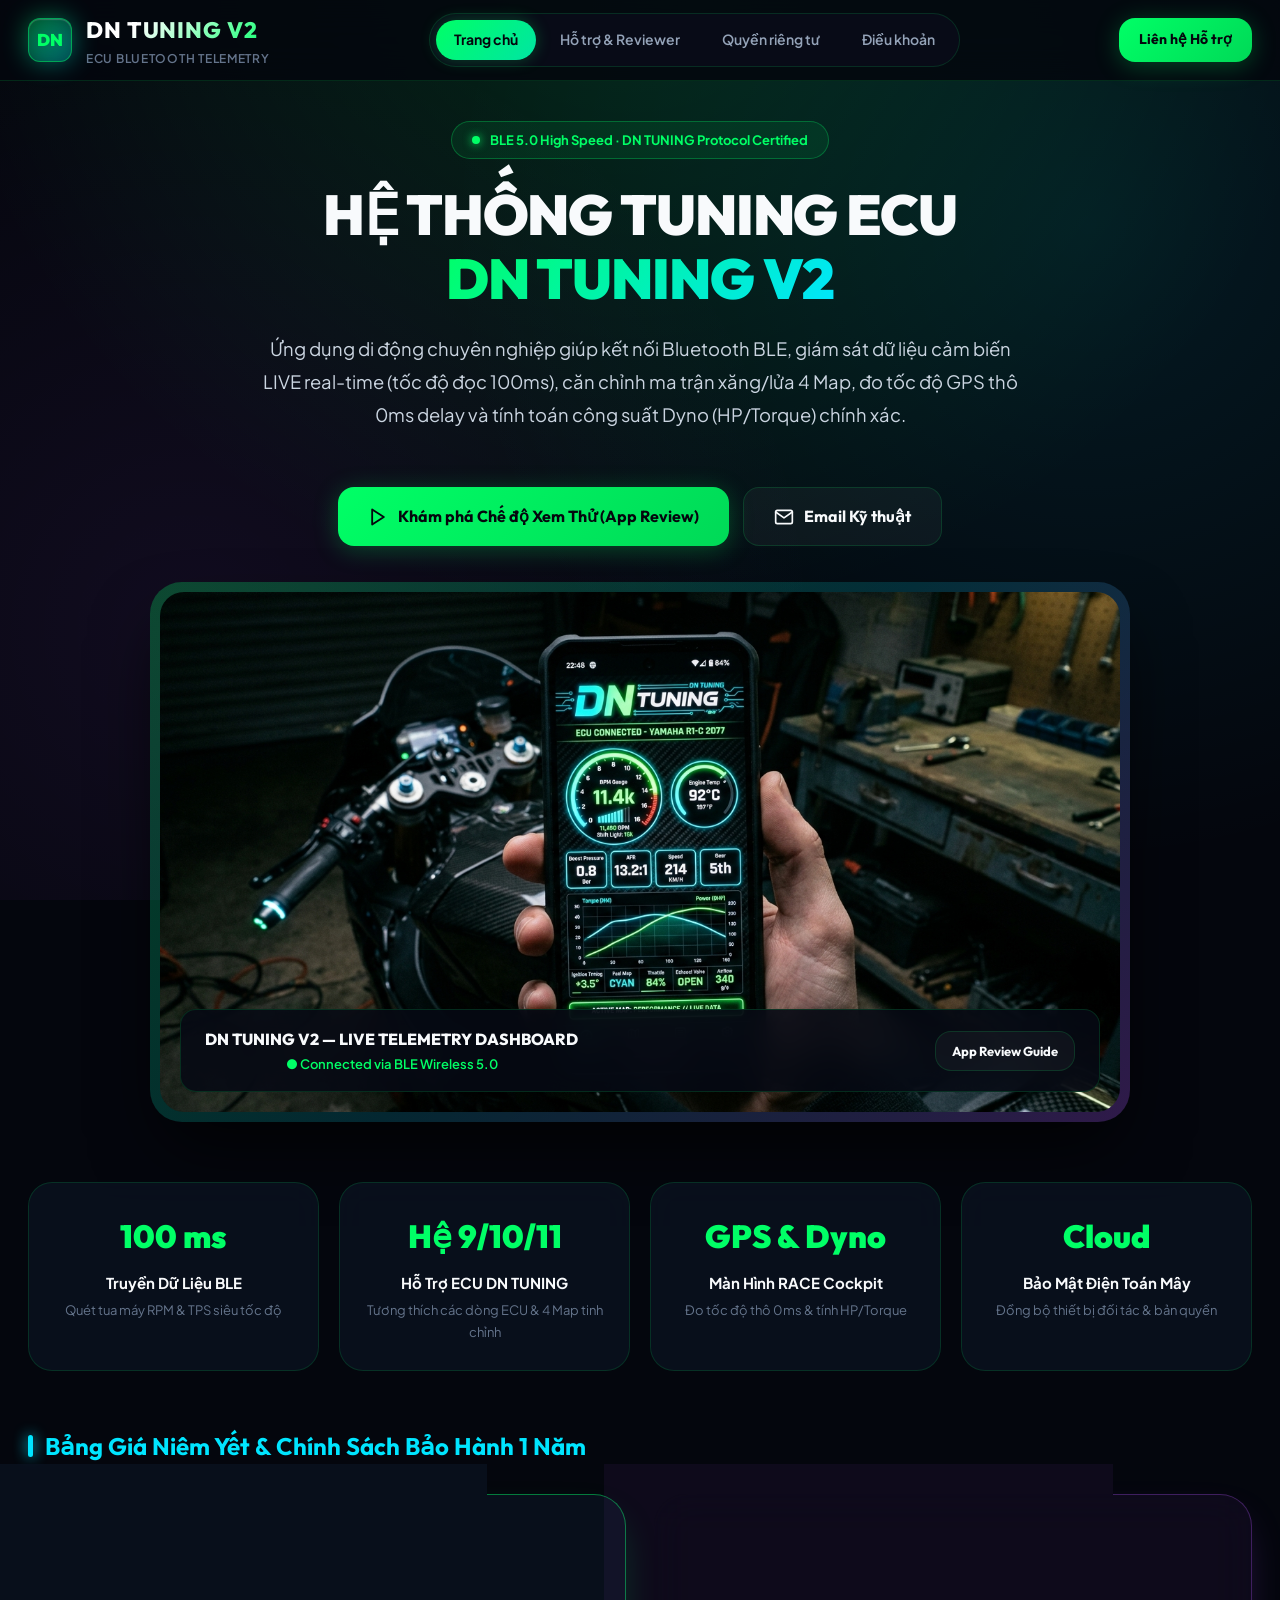
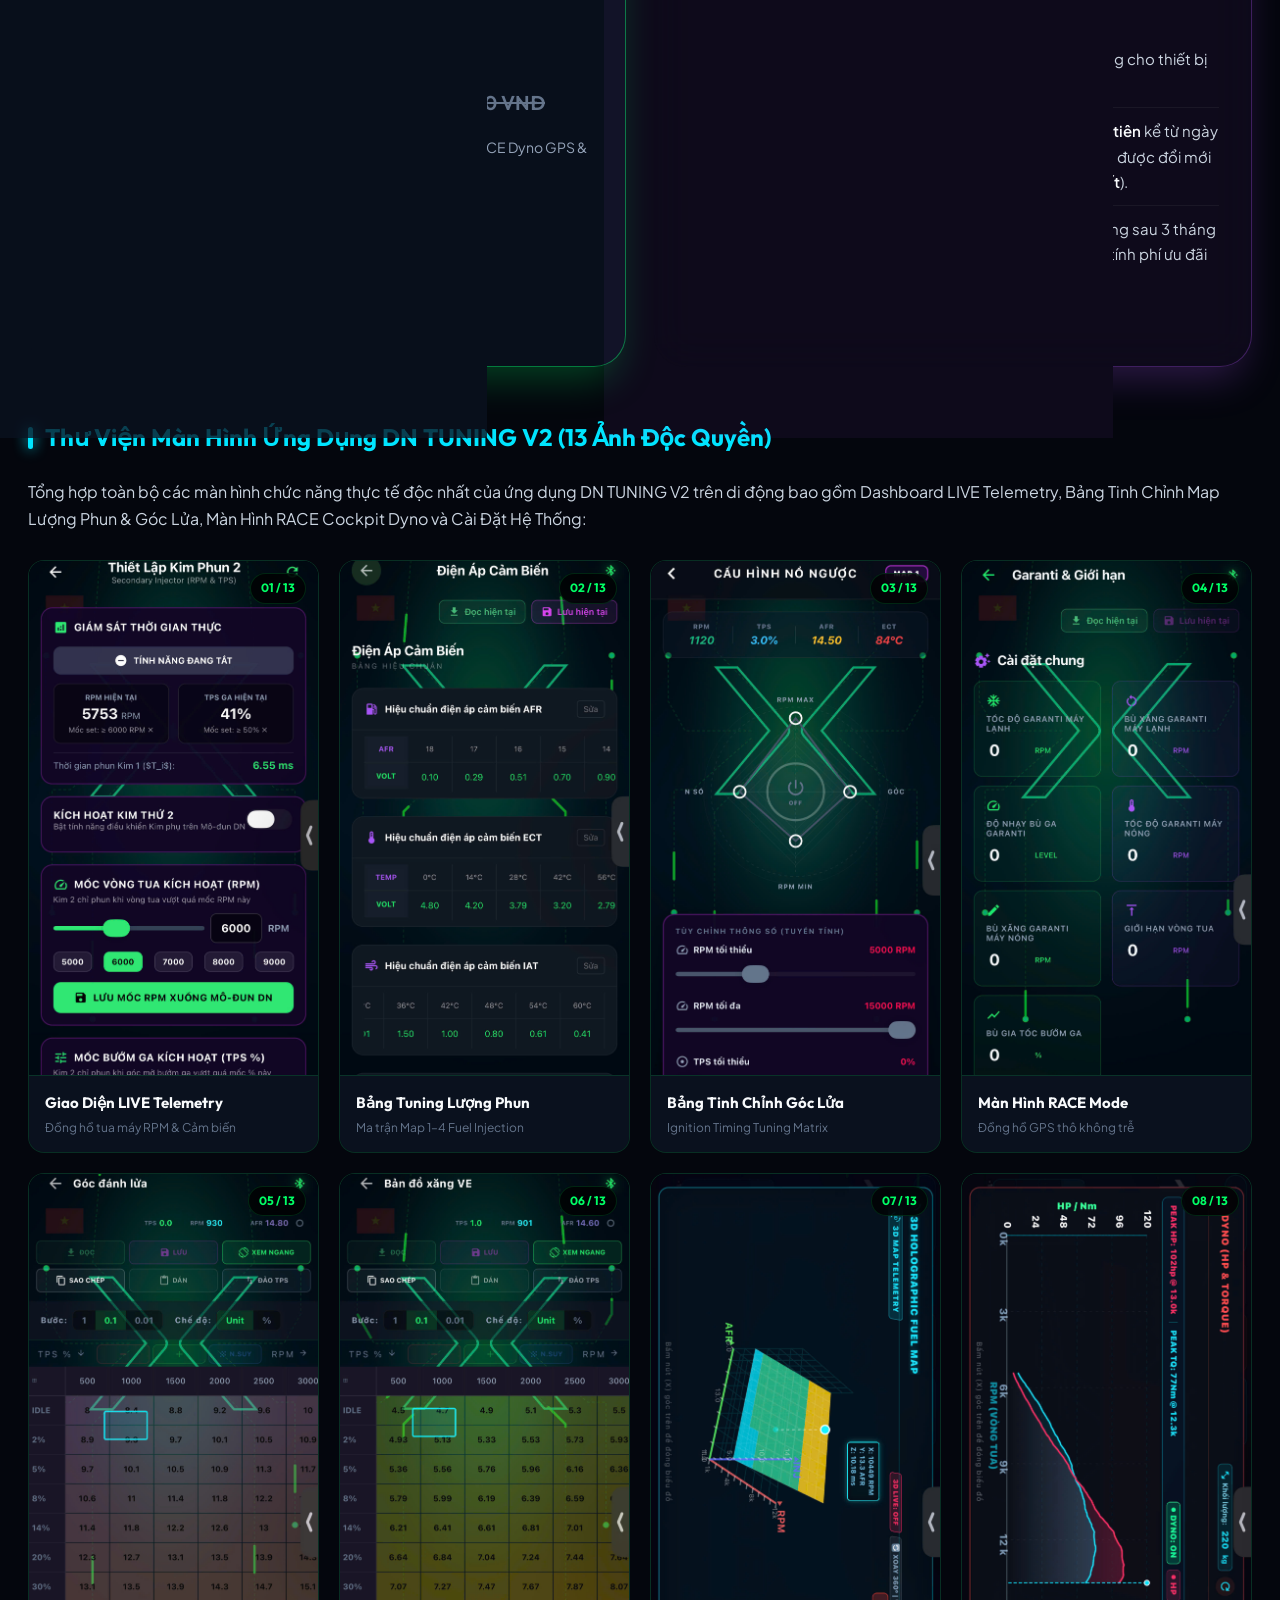
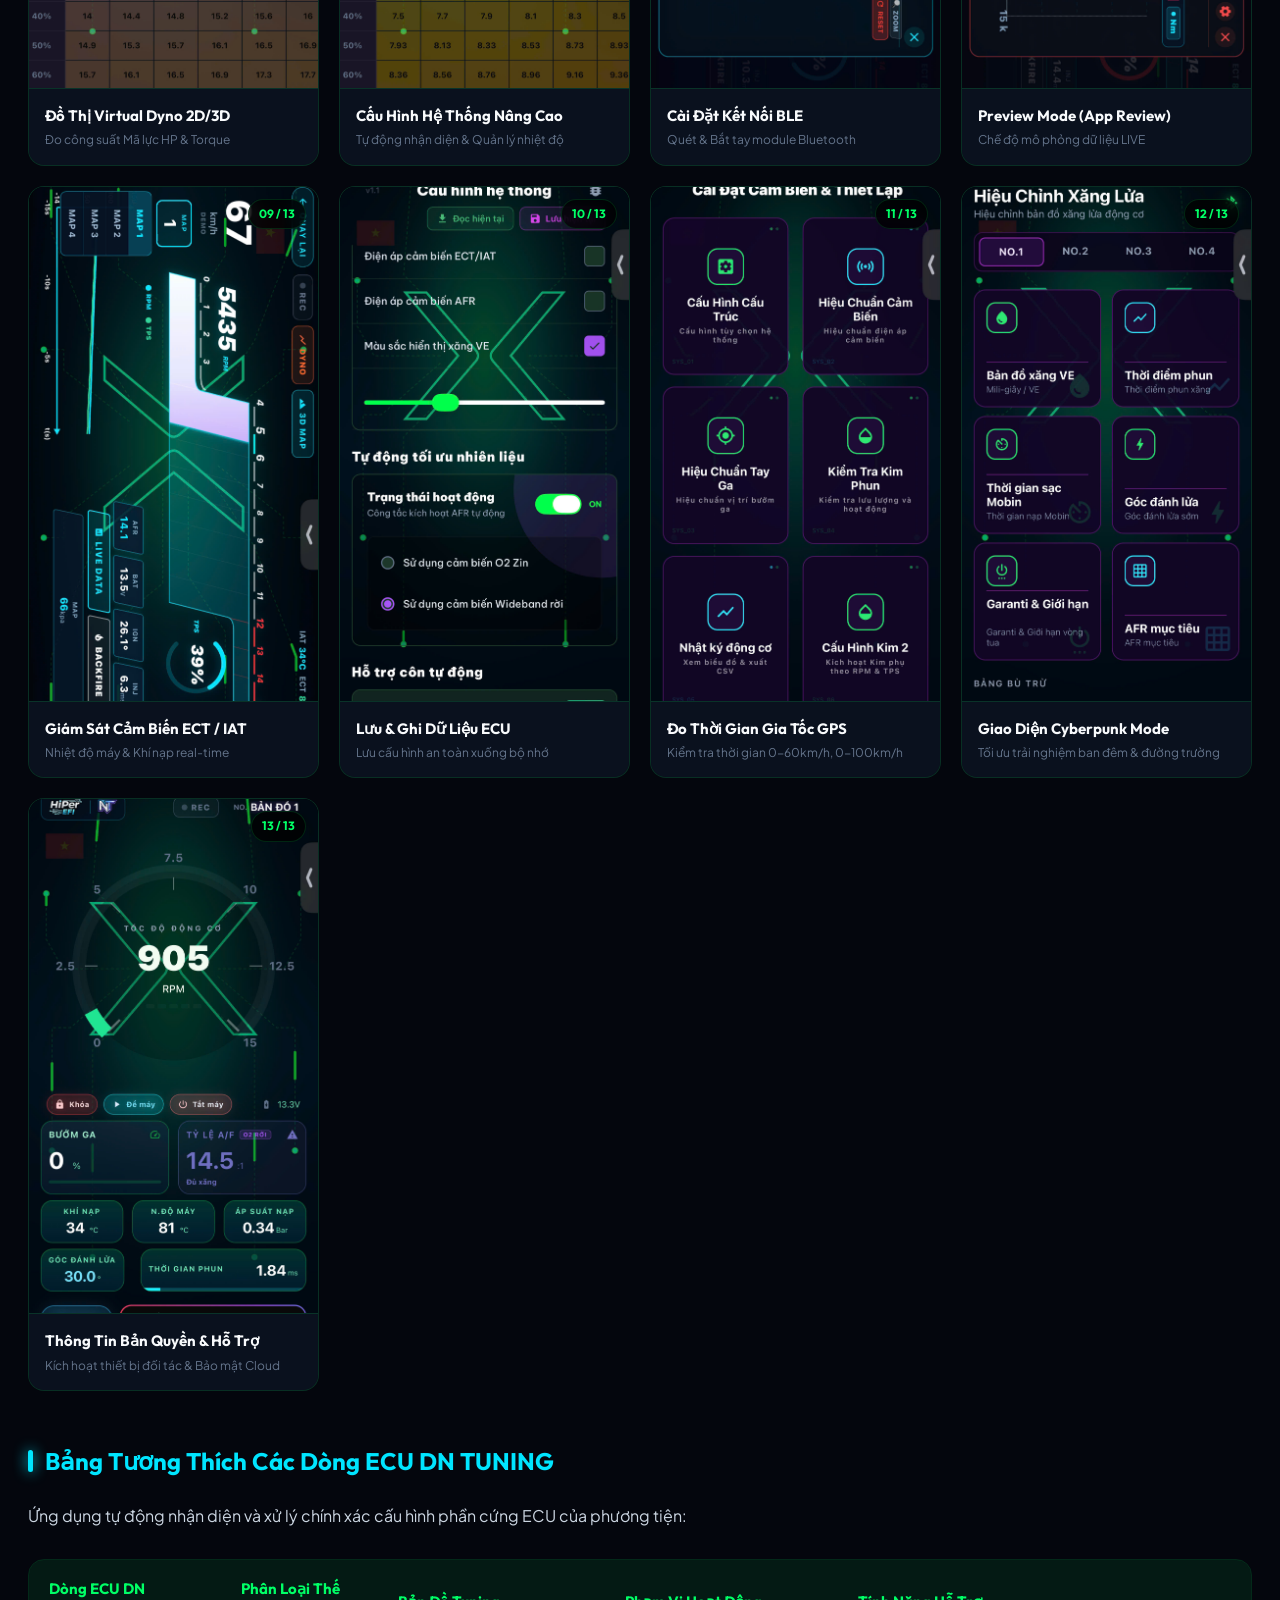
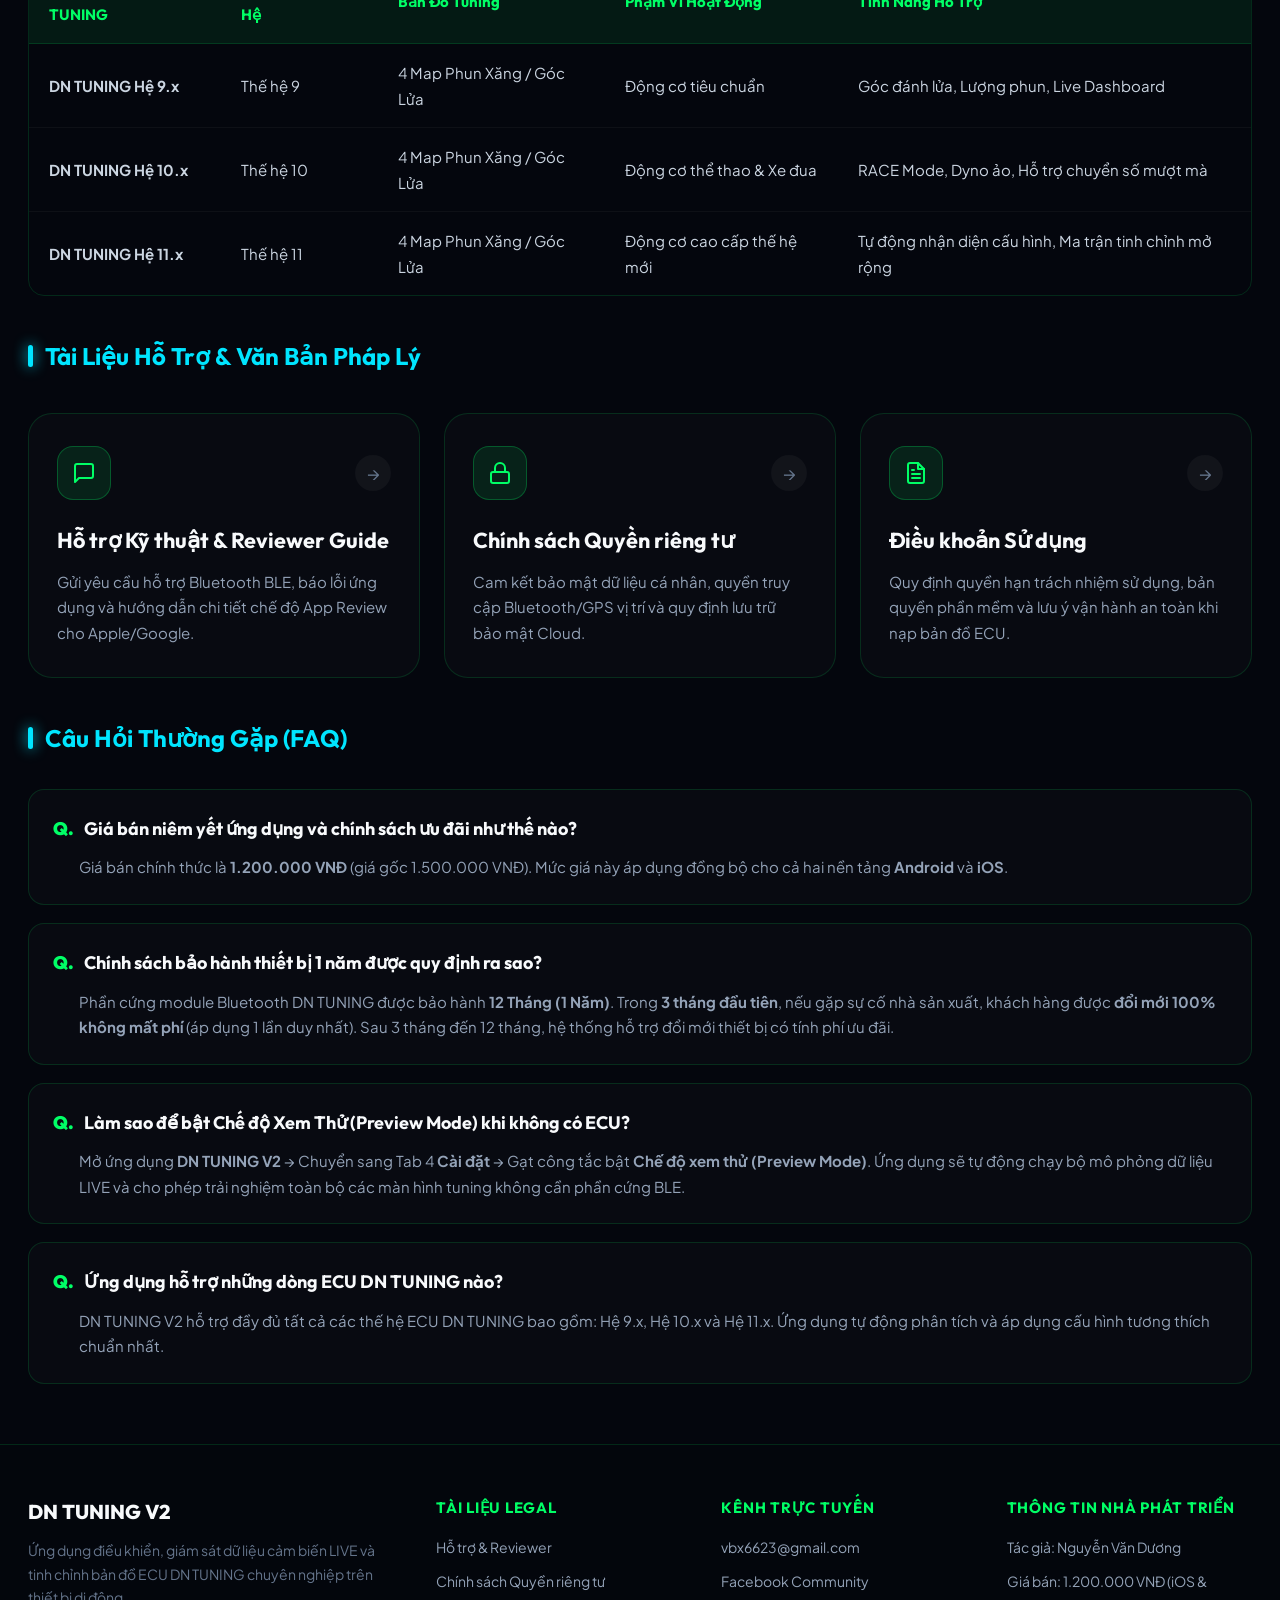
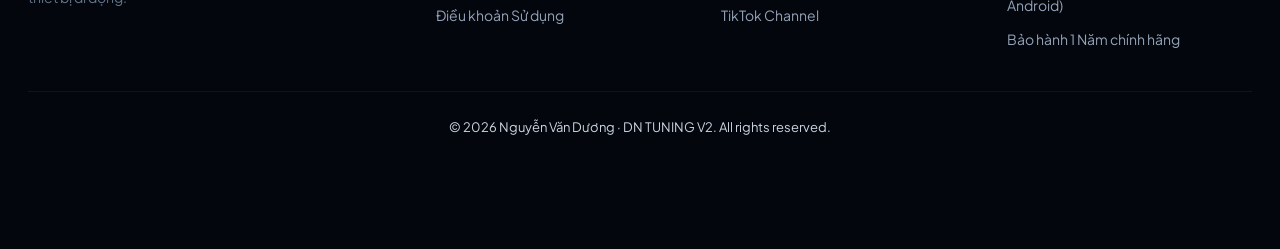
==== commit a8108502: "fix(legal): restore Giamsat CamBien ECT/IAT screenshot and remove the duplicate Ma Tran Tinh Chinh C" ====
--- a/index.html
+++ b/index.html
@@ -169,8 +169,8 @@
 
     <!-- 13 APP SCREENSHOTS GALLERY SECTION -->
     <section class="gallery-section">
-      <h2>Thư Viện Màn Hình Ứng Dụng DN TUNING V2 (13 Ảnh Thực Tế)</h2>
-      <p>Tổng hợp toàn bộ các màn hình chức năng thực tế của ứng dụng DN TUNING V2 trên di động bao gồm Dashboard LIVE Telemetry, Bảng Tinh Chỉnh Map Lượng Phun &amp; Góc Lửa, Màn Hình RACE Cockpit Dyno và Cài Đặt Hệ Thống:</p>
+      <h2>Thư Viện Màn Hình Ứng Dụng DN TUNING V2 (13 Ảnh Độc Quyền)</h2>
+      <p>Tổng hợp toàn bộ các màn hình chức năng thực tế độc nhất của ứng dụng DN TUNING V2 trên di động bao gồm Dashboard LIVE Telemetry, Bảng Tinh Chỉnh Map Lượng Phun &amp; Góc Lửa, Màn Hình RACE Cockpit Dyno và Cài Đặt Hệ Thống:</p>
 
       <div class="gallery-grid">
         <div class="gallery-card">
@@ -267,7 +267,7 @@
             <img src="assets/screenshots/app_09.jpg" alt="DN TUNING V2 Screen 09" loading="lazy" />
           </div>
           <div class="gallery-card-caption">
-            <div class="gallery-card-title">Giám Sát Cảm Biến Động Cơ</div>
+            <div class="gallery-card-title">Giám Sát Cảm Biến ECT / IAT</div>
             <div class="gallery-card-sub">Nhiệt độ máy &amp; Khí nạp real-time</div>
           </div>
         </div>
@@ -276,17 +276,6 @@
           <div class="gallery-card-badge">10 / 13</div>
           <div class="gallery-card-img-wrapper">
             <img src="assets/screenshots/app_10.jpg" alt="DN TUNING V2 Screen 10" loading="lazy" />
-          </div>
-          <div class="gallery-card-caption">
-            <div class="gallery-card-title">Ma Trận Tinh Chỉnh Cao Cấp</div>
-            <div class="gallery-card-sub">Tối ưu trải nghiệm màn hình tuning</div>
-          </div>
-        </div>
-
-        <div class="gallery-card">
-          <div class="gallery-card-badge">11 / 13</div>
-          <div class="gallery-card-img-wrapper">
-            <img src="assets/screenshots/app_11.jpg" alt="DN TUNING V2 Screen 11" loading="lazy" />
           </div>
           <div class="gallery-card-caption">
             <div class="gallery-card-title">Lưu &amp; Ghi Dữ Liệu ECU</div>
@@ -295,13 +284,24 @@
         </div>
 
         <div class="gallery-card">
-          <div class="gallery-card-badge">12 / 13</div>
-          <div class="gallery-card-img-wrapper">
-            <img src="assets/screenshots/app_12.jpg" alt="DN TUNING V2 Screen 12" loading="lazy" />
+          <div class="gallery-card-badge">11 / 13</div>
+          <div class="gallery-card-img-wrapper">
+            <img src="assets/screenshots/app_11.jpg" alt="DN TUNING V2 Screen 11" loading="lazy" />
           </div>
           <div class="gallery-card-caption">
             <div class="gallery-card-title">Đo Thời Gian Gia Tốc GPS</div>
             <div class="gallery-card-sub">Kiểm tra thời gian 0-60km/h, 0-100km/h</div>
+          </div>
+        </div>
+
+        <div class="gallery-card">
+          <div class="gallery-card-badge">12 / 13</div>
+          <div class="gallery-card-img-wrapper">
+            <img src="assets/screenshots/app_12.jpg" alt="DN TUNING V2 Screen 12" loading="lazy" />
+          </div>
+          <div class="gallery-card-caption">
+            <div class="gallery-card-title">Giao Diện Cyberpunk Mode</div>
+            <div class="gallery-card-sub">Tối ưu trải nghiệm ban đêm &amp; đường trường</div>
           </div>
         </div>
 
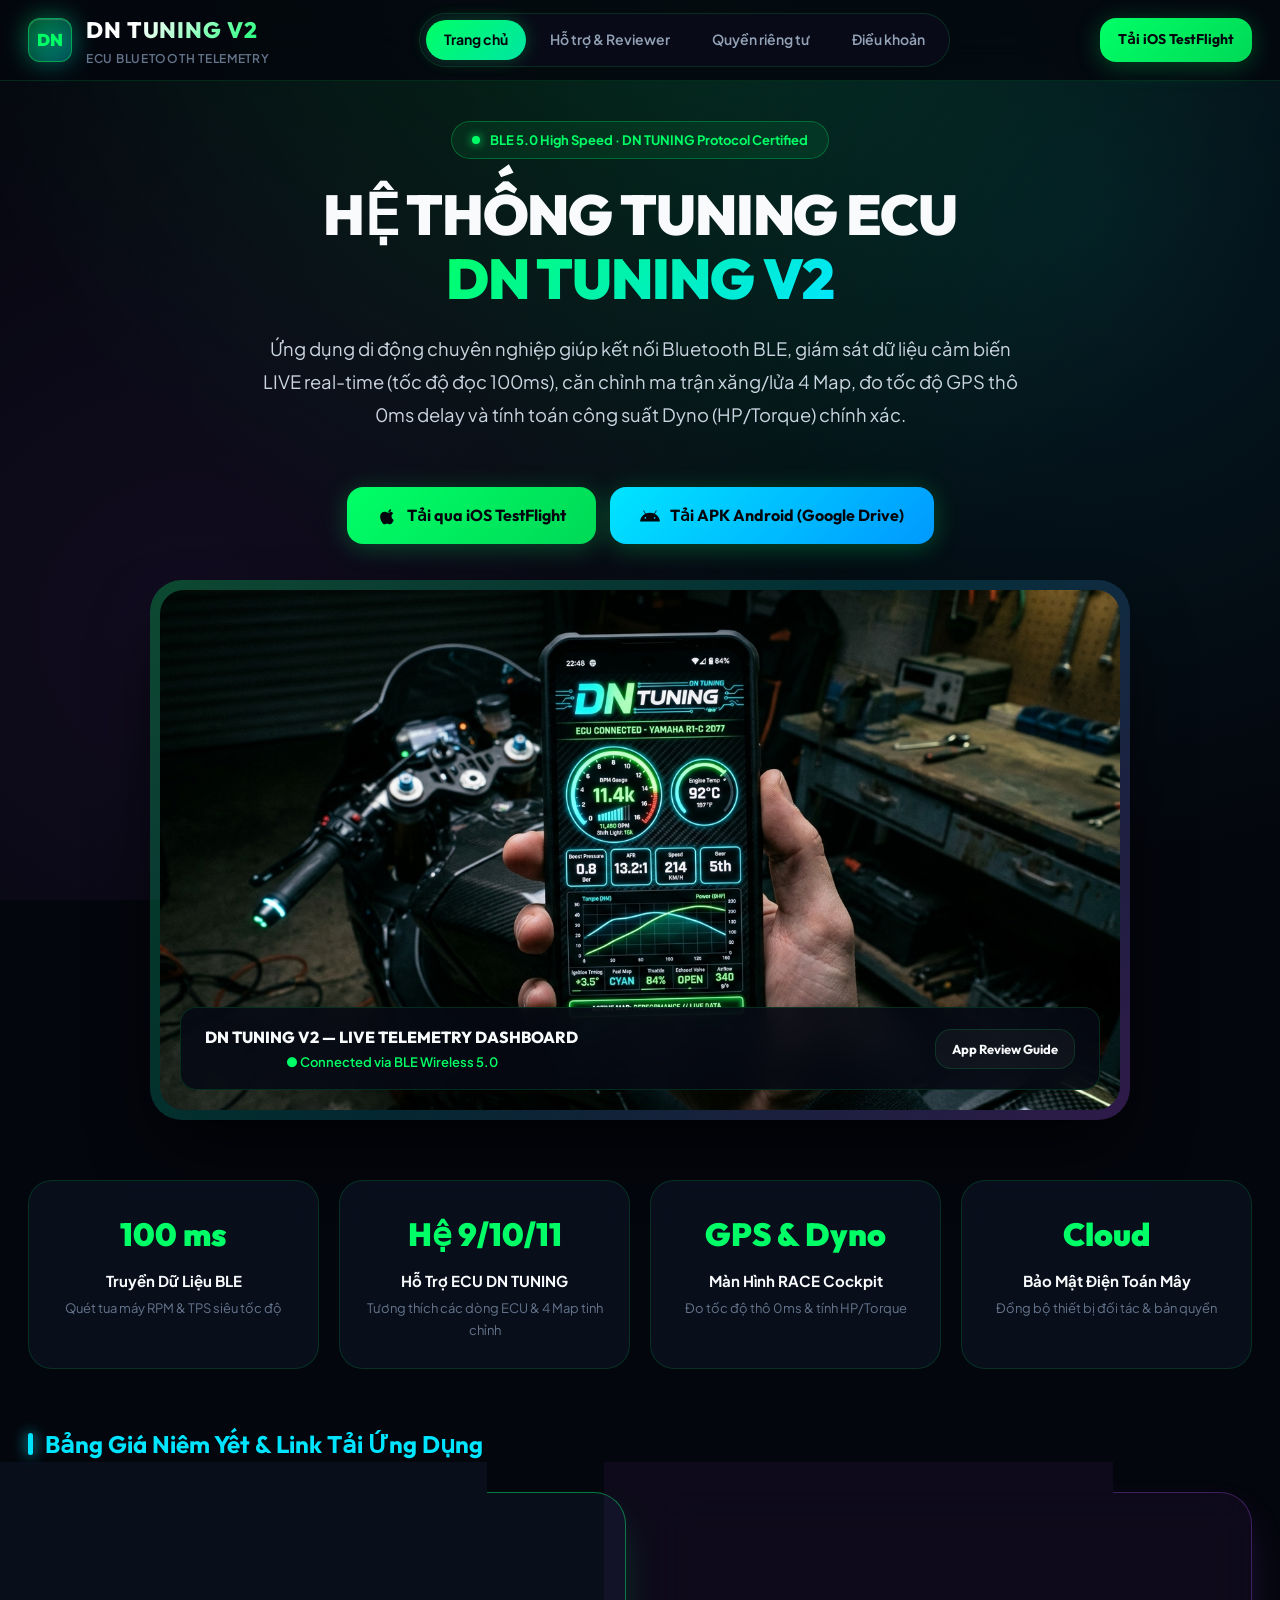
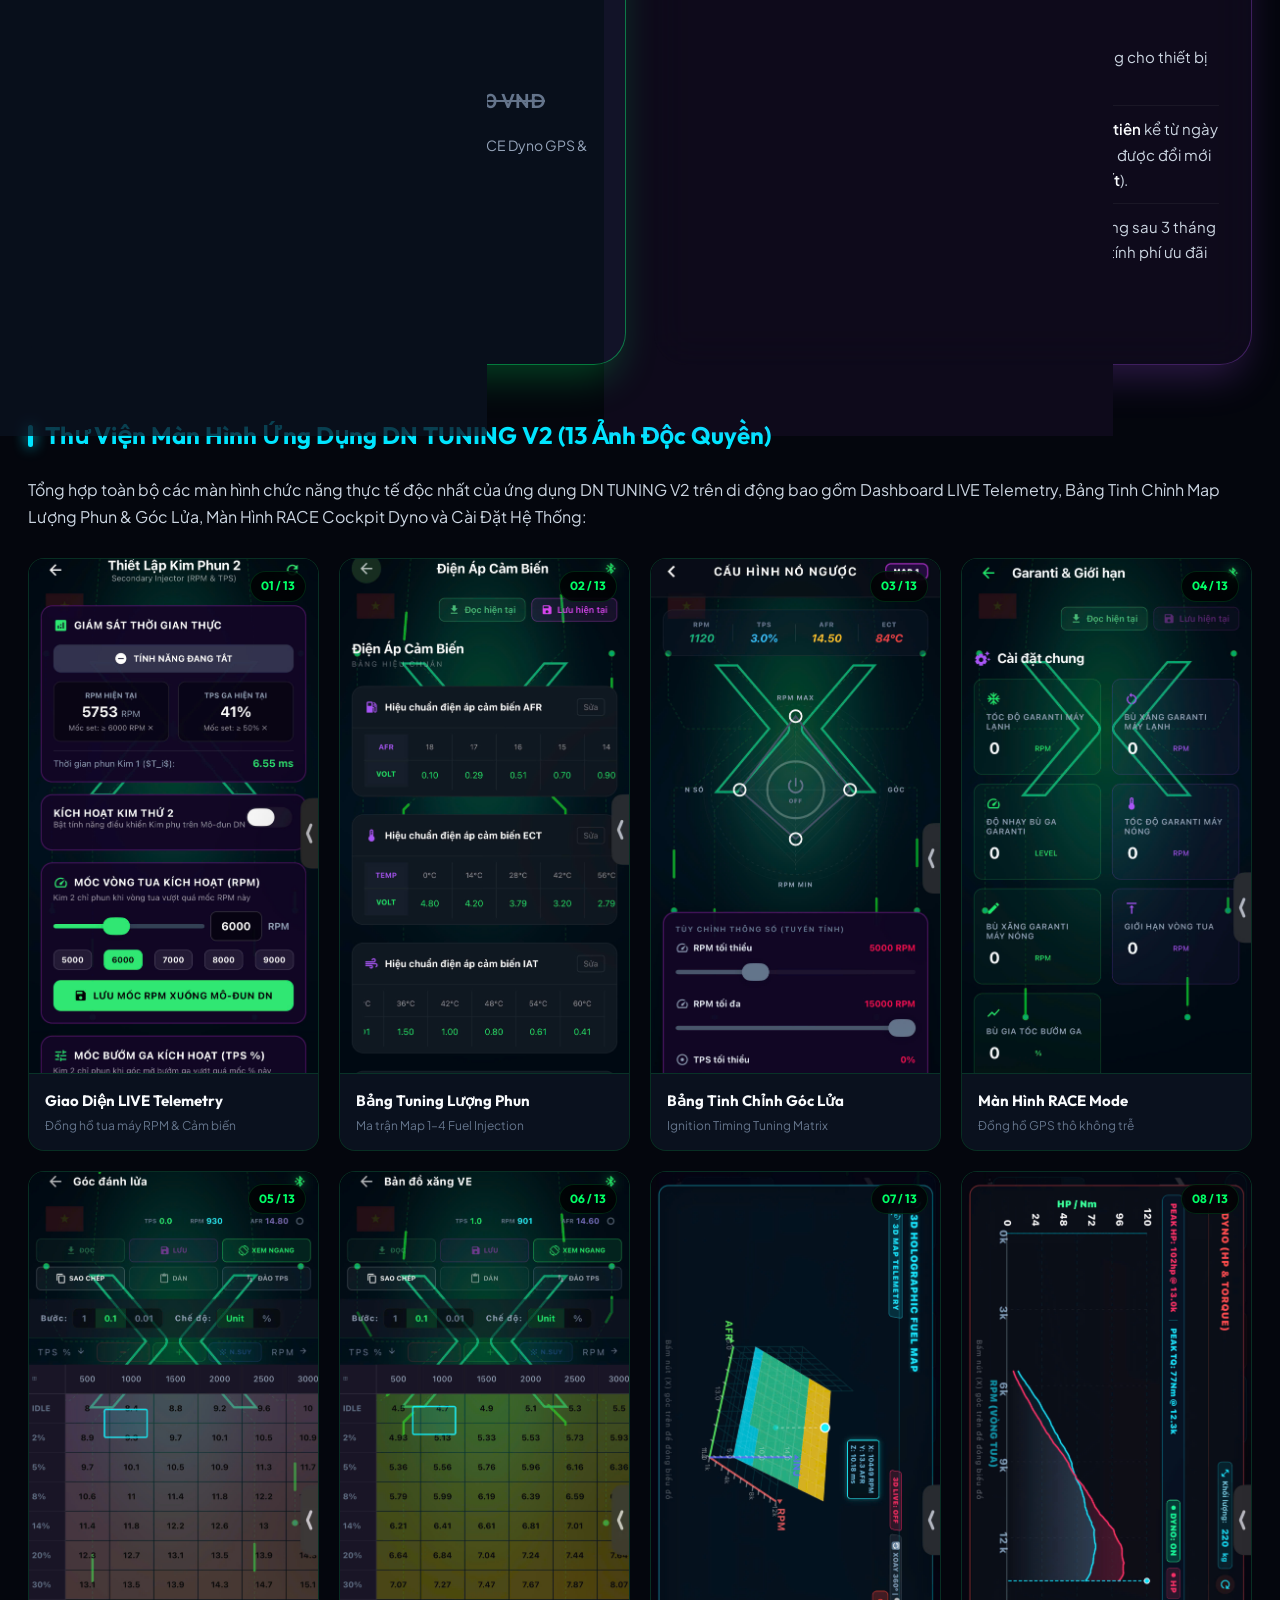
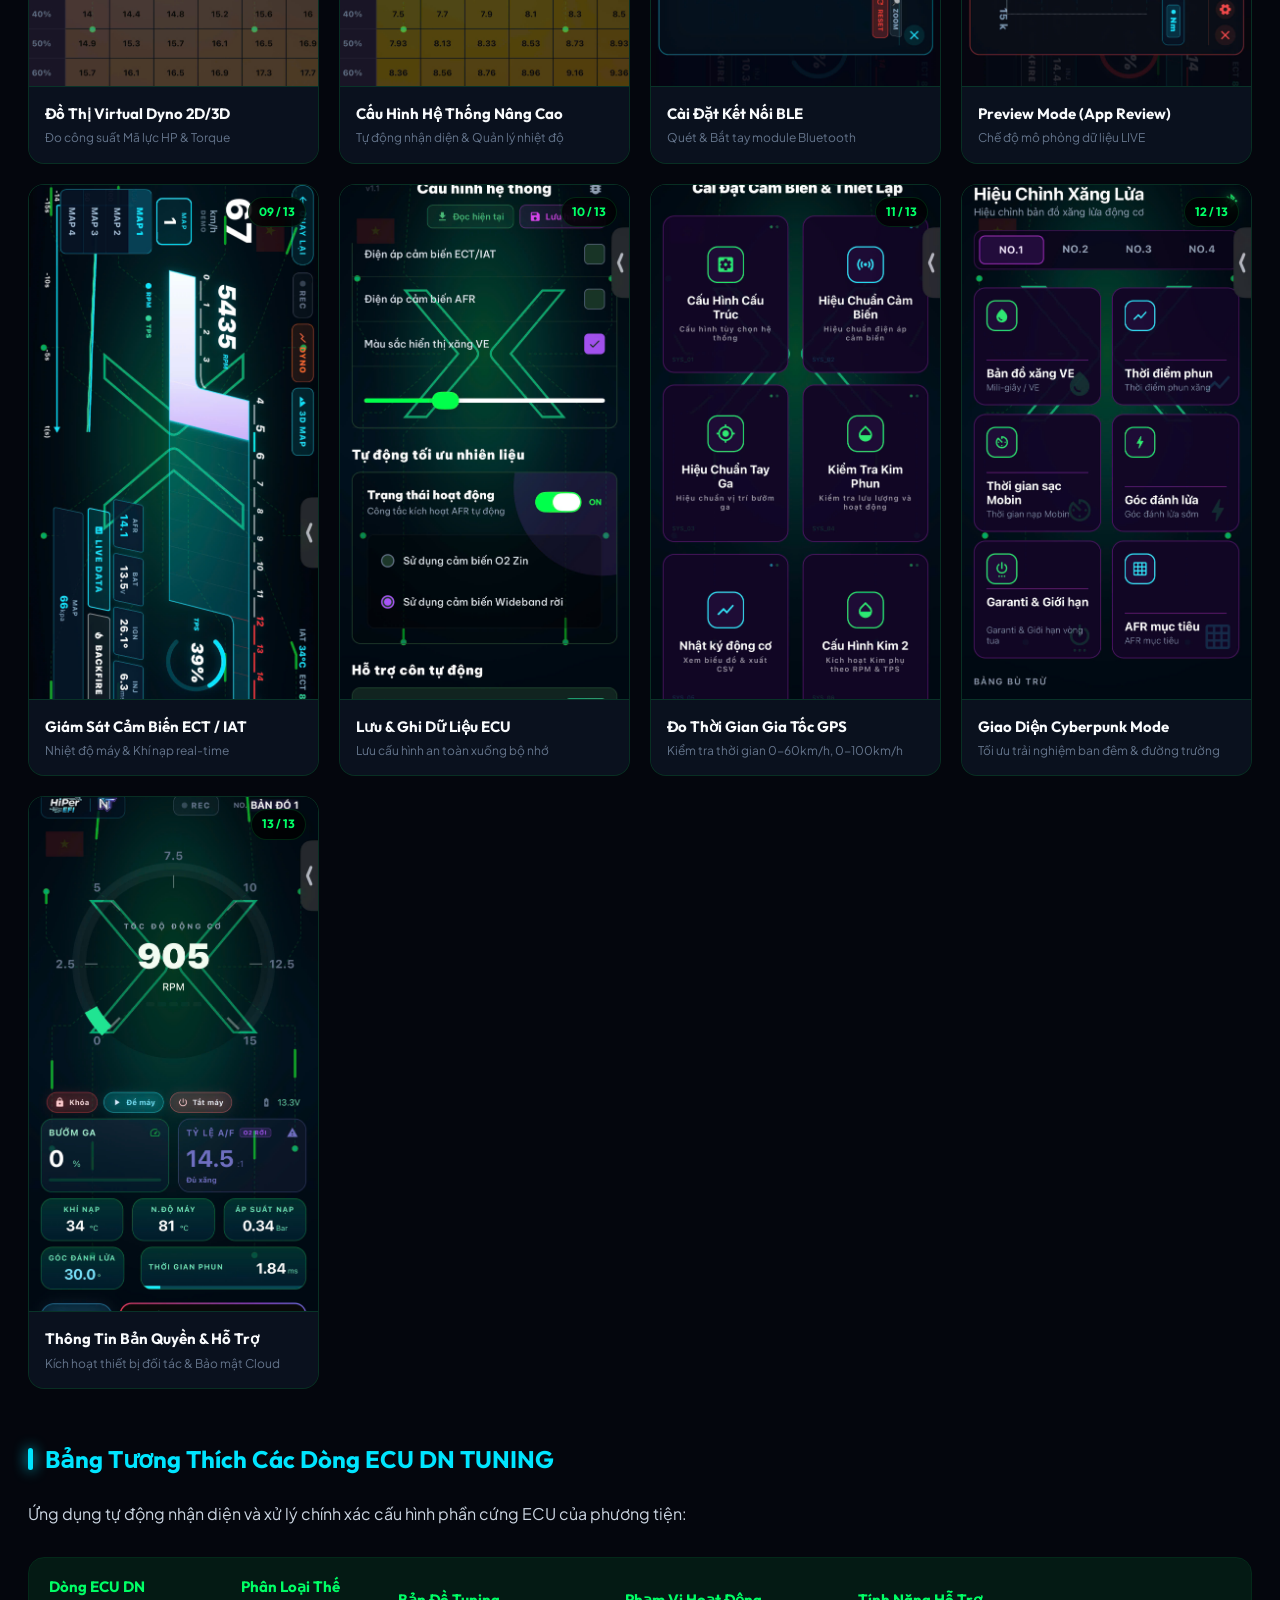
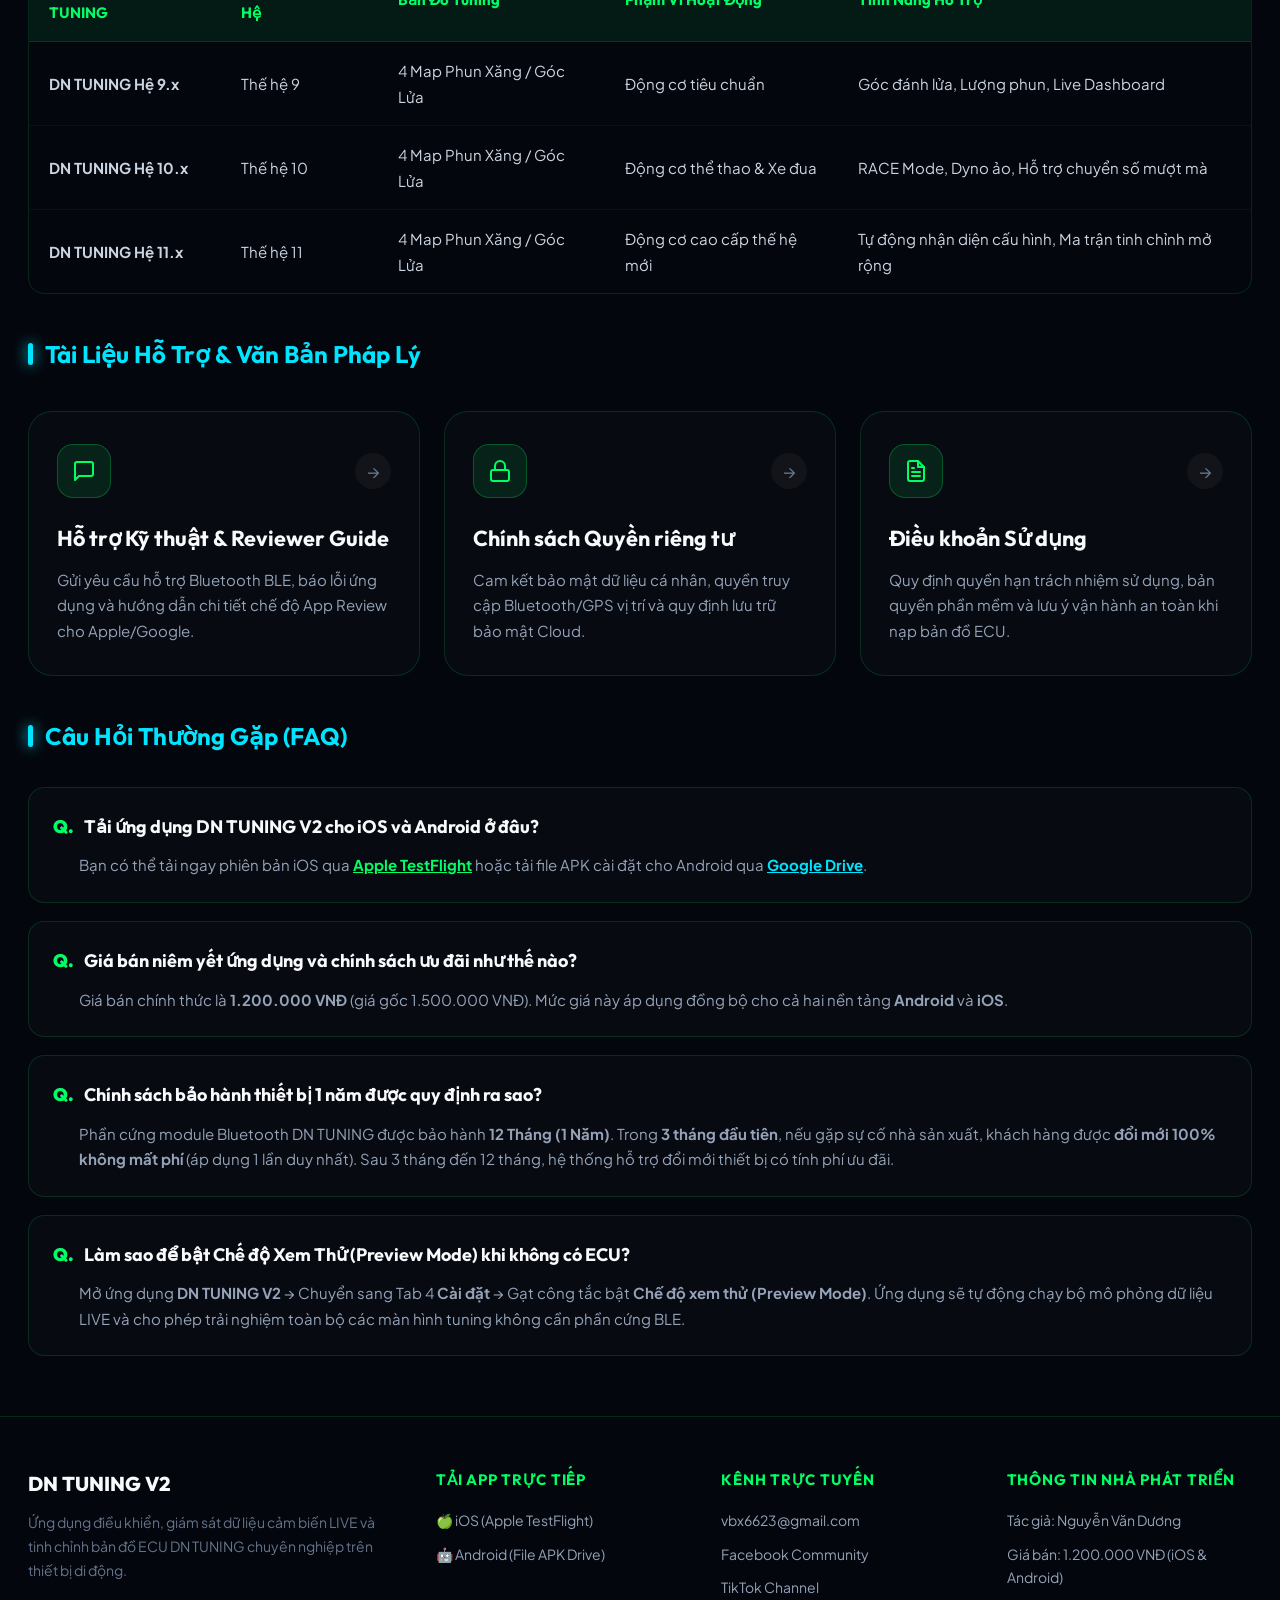
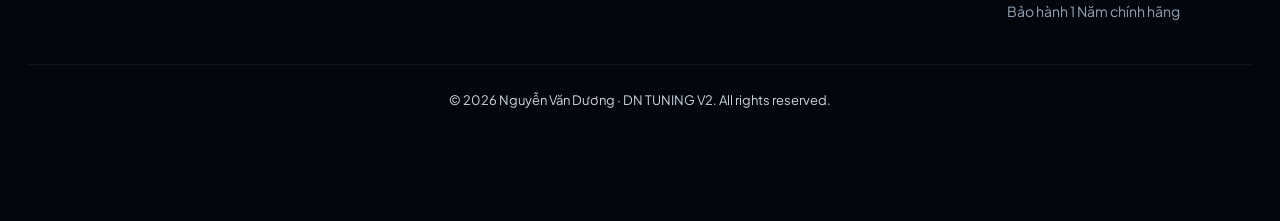
==== commit 8fd94b51: "feat(legal): add official iOS TestFlight and Android APK Google Drive download links" ====
--- a/index.html
+++ b/index.html
@@ -38,8 +38,8 @@
         </nav>
 
         <div class="header-action">
-          <a class="btn btn-primary" href="mailto:vbx6623@gmail.com?subject=DN%20TUNING%20V2%20%E2%80%94%20Li%C3%AAn%20h%E1%BB%87" style="padding: 10px 20px; font-size: 0.875rem;">
-            Liên hệ Hỗ trợ
+          <a class="btn btn-primary" href="https://testflight.apple.com/join/CdrWXUtA" target="_blank" rel="noopener" style="padding: 10px 18px; font-size: 0.875rem;">
+            Tải iOS TestFlight
           </a>
         </div>
       </header>
@@ -66,18 +66,18 @@
         </p>
 
         <div class="cta-row">
-          <a class="btn btn-primary" href="support.html">
-            <svg width="20" height="20" viewBox="0 0 24 24" fill="none" stroke="currentColor" stroke-width="2.2" stroke-linecap="round" stroke-linejoin="round">
-              <polygon points="5 3 19 12 5 21 5 3"></polygon>
+          <a class="btn btn-primary" href="https://testflight.apple.com/join/CdrWXUtA" target="_blank" rel="noopener">
+            <svg width="20" height="20" viewBox="0 0 24 24" fill="currentColor">
+              <path d="M18.71 19.5c-.83 1.24-1.71 2.45-3.05 2.47-1.34.03-1.77-.79-3.29-.79-1.53 0-2 .77-3.27.82-1.31.05-2.3-1.32-3.14-2.53C4.25 17 2.94 12.45 4.7 9.39c.87-1.52 2.43-2.48 4.12-2.51 1.28-.02 2.5.87 3.29.87.78 0 2.26-1.07 3.81-.91.65.03 2.47.26 3.64 1.98-.09.06-2.17 1.28-2.15 3.81.03 3.02 2.65 4.03 2.68 4.04-.03.07-.42 1.44-1.38 2.83M15.97 6.86c.62-.77 1.04-1.84.92-2.91-.9.04-2 .6-2.65 1.37-.58.67-.99 1.76-.85 2.81 1.01.08 2.04-.5 2.58-1.27z"/>
             </svg>
-            Khám phá Chế độ Xem Thử (App Review)
+            Tải qua iOS TestFlight
           </a>
-          <a class="btn btn-ghost" href="mailto:vbx6623@gmail.com">
-            <svg width="20" height="20" viewBox="0 0 24 24" fill="none" stroke="currentColor" stroke-width="2" stroke-linecap="round" stroke-linejoin="round">
-              <path d="M4 4h16c1.1 0 2 .9 2 2v12c0 1.1-.9 2-2 2H4c-1.1 0-2-.9-2-2V6c0-1.1.9-2 2-2z"></path>
-              <polyline points="22,6 12,13 2,6"></polyline>
+
+          <a class="btn btn-primary" href="https://drive.google.com/drive/folders/17eNZXOpQanum71BQGh1-zJCAau_wBWP2?usp=sharing" target="_blank" rel="noopener" style="background: linear-gradient(135deg, #00e5ff, #0099ff); color: #04060d;">
+            <svg width="20" height="20" viewBox="0 0 24 24" fill="currentColor">
+              <path d="M17.523 15.3414c-.5511 0-.9993-.4486-.9993-.9997s.4482-.9993.9993-.9993c.552 0 .9997.4482.9997.9993.0001.5511-.4477.9997-.9997.9997m-11.046 0c-.5511 0-.9993-.4486-.9993-.9997s.4482-.9993.9993-.9993c.552 0 .9997.4482.9997.9993 0 .5511-.4477.9997-.9997.9997m11.4045-6.02l1.9973-3.4592a.416.416 0 0 0-.152-.5675.416.416 0 0 0-.5676.152l-2.0223 3.503C15.5902 8.358 13.8533 8.016 12 8.016c-1.8533 0-3.5902.342-5.1369.9337L4.8408 5.4467a.416.416 0 0 0-.5676-.152.416.416 0 0 0-.152.5675l1.9973 3.4592C2.6889 11.1867.3432 14.6589.043 18.736h23.914c-.3002-4.0771-2.6459-7.5493-6.077-9.4146"/>
             </svg>
-            Email Kỹ thuật
+            Tải APK Android (Google Drive)
           </a>
         </div>
       </div>
@@ -121,9 +121,9 @@
       </div>
     </section>
 
-    <!-- PRICING & WARRANTY SECTION -->
+    <!-- PRICING & WARRANTY SECTION WITH DOWNLOAD LINKS -->
     <section class="pricing-section">
-      <h2>Bảng Giá Niêm Yết &amp; Chính Sách Bảo Hành 1 Năm</h2>
+      <h2>Bảng Giá Niêm Yết &amp; Link Tải Ứng Dụng</h2>
 
       <div class="pricing-grid">
         <!-- Pricing Card -->
@@ -131,7 +131,7 @@
           <div class="price-header">
             <div class="price-badge-promo">⚡ ƯU ĐÃI ĐẶC BIỆT GIAO DIỆN MỚI</div>
             <div class="price-title">Phần Mềm &amp; Module DN TUNING V2</div>
-            <div class="price-platform-tag">✓ Hỗ trợ đồng bộ cả <strong>Android</strong> và <strong>iOS</strong></div>
+            <div class="price-platform-tag">✓ Tải ngay đồng bộ trên <strong>Android</strong> và <strong>iOS</strong></div>
 
             <div class="price-amount-box">
               <div class="price-main">1.200.000 VNĐ</div>
@@ -140,9 +140,12 @@
             <p style="font-size: 0.875rem; color: #94a3b8; margin-bottom: 0;">Giá trọn gói hỗ trợ đầy đủ kết nối BLE, bản đồ Map 1–4, màn hình RACE Dyno GPS &amp; kích hoạt bản quyền MAC đối tác.</p>
           </div>
 
-          <div class="cta-row" style="justify-content: flex-start;">
-            <a class="btn btn-primary" href="mailto:vbx6623@gmail.com?subject=Mua%20DN%20TUNING%20V2%20%E2%80%94%20Gi%C3%A1%201.2tr">
-              Đặt mua gói 1.200.000 VNĐ
+          <div class="cta-row" style="justify-content: flex-start; gap: 10px; margin-top: 18px;">
+            <a class="btn btn-primary" href="https://testflight.apple.com/join/CdrWXUtA" target="_blank" rel="noopener" style="padding: 12px 20px; font-size: 0.875rem;">
+              🍏 Tải iOS TestFlight
+            </a>
+            <a class="btn btn-ghost" href="https://drive.google.com/drive/folders/17eNZXOpQanum71BQGh1-zJCAau_wBWP2?usp=sharing" target="_blank" rel="noopener" style="padding: 12px 20px; font-size: 0.875rem;">
+              🤖 Tải APK Android
             </a>
           </div>
         </div>
@@ -424,6 +427,13 @@
 
       <div class="faq-grid">
         <div class="faq-item">
+          <div class="faq-question">Tải ứng dụng DN TUNING V2 cho iOS và Android ở đâu?</div>
+          <div class="faq-answer">
+            Bạn có thể tải ngay phiên bản iOS qua <strong><a href="https://testflight.apple.com/join/CdrWXUtA" target="_blank" style="color: #00ff66;">Apple TestFlight</a></strong> hoặc tải file APK cài đặt cho Android qua <strong><a href="https://drive.google.com/drive/folders/17eNZXOpQanum71BQGh1-zJCAau_wBWP2?usp=sharing" target="_blank" style="color: #00e5ff;">Google Drive</a></strong>.
+          </div>
+        </div>
+
+        <div class="faq-item">
           <div class="faq-question">Giá bán niêm yết ứng dụng và chính sách ưu đãi như thế nào?</div>
           <div class="faq-answer">
             Giá bán chính thức là <strong>1.200.000 VNĐ</strong> (giá gốc 1.500.000 VNĐ). Mức giá này áp dụng đồng bộ cho cả hai nền tảng <strong>Android</strong> và <strong>iOS</strong>.
@@ -442,13 +452,6 @@
           <div class="faq-answer">
             Mở ứng dụng <strong>DN TUNING V2</strong> → Chuyển sang Tab 4 <strong>Cài đặt</strong> → Gạt công tắc bật <strong>Chế độ xem thử (Preview Mode)</strong>. 
             Ứng dụng sẽ tự động chạy bộ mô phỏng dữ liệu LIVE và cho phép trải nghiệm toàn bộ các màn hình tuning không cần phần cứng BLE.
-          </div>
-        </div>
-
-        <div class="faq-item">
-          <div class="faq-question">Ứng dụng hỗ trợ những dòng ECU DN TUNING nào?</div>
-          <div class="faq-answer">
-            DN TUNING V2 hỗ trợ đầy đủ tất cả các thế hệ ECU DN TUNING bao gồm: Hệ 9.x, Hệ 10.x và Hệ 11.x. Ứng dụng tự động phân tích và áp dụng cấu hình tương thích chuẩn nhất.
           </div>
         </div>
       </div>
@@ -467,11 +470,10 @@
         </div>
 
         <div>
-          <div class="footer-col-title">Tài Liệu Legal</div>
+          <div class="footer-col-title">Tải App Trực Tiếp</div>
           <div class="footer-links-col">
-            <a href="support.html">Hỗ trợ &amp; Reviewer</a>
-            <a href="privacy-policy.html">Chính sách Quyền riêng tư</a>
-            <a href="terms-of-use.html">Điều khoản Sử dụng</a>
+            <a href="https://testflight.apple.com/join/CdrWXUtA" target="_blank" rel="noopener">🍏 iOS (Apple TestFlight)</a>
+            <a href="https://drive.google.com/drive/folders/17eNZXOpQanum71BQGh1-zJCAau_wBWP2?usp=sharing" target="_blank" rel="noopener">🤖 Android (File APK Drive)</a>
           </div>
         </div>
 
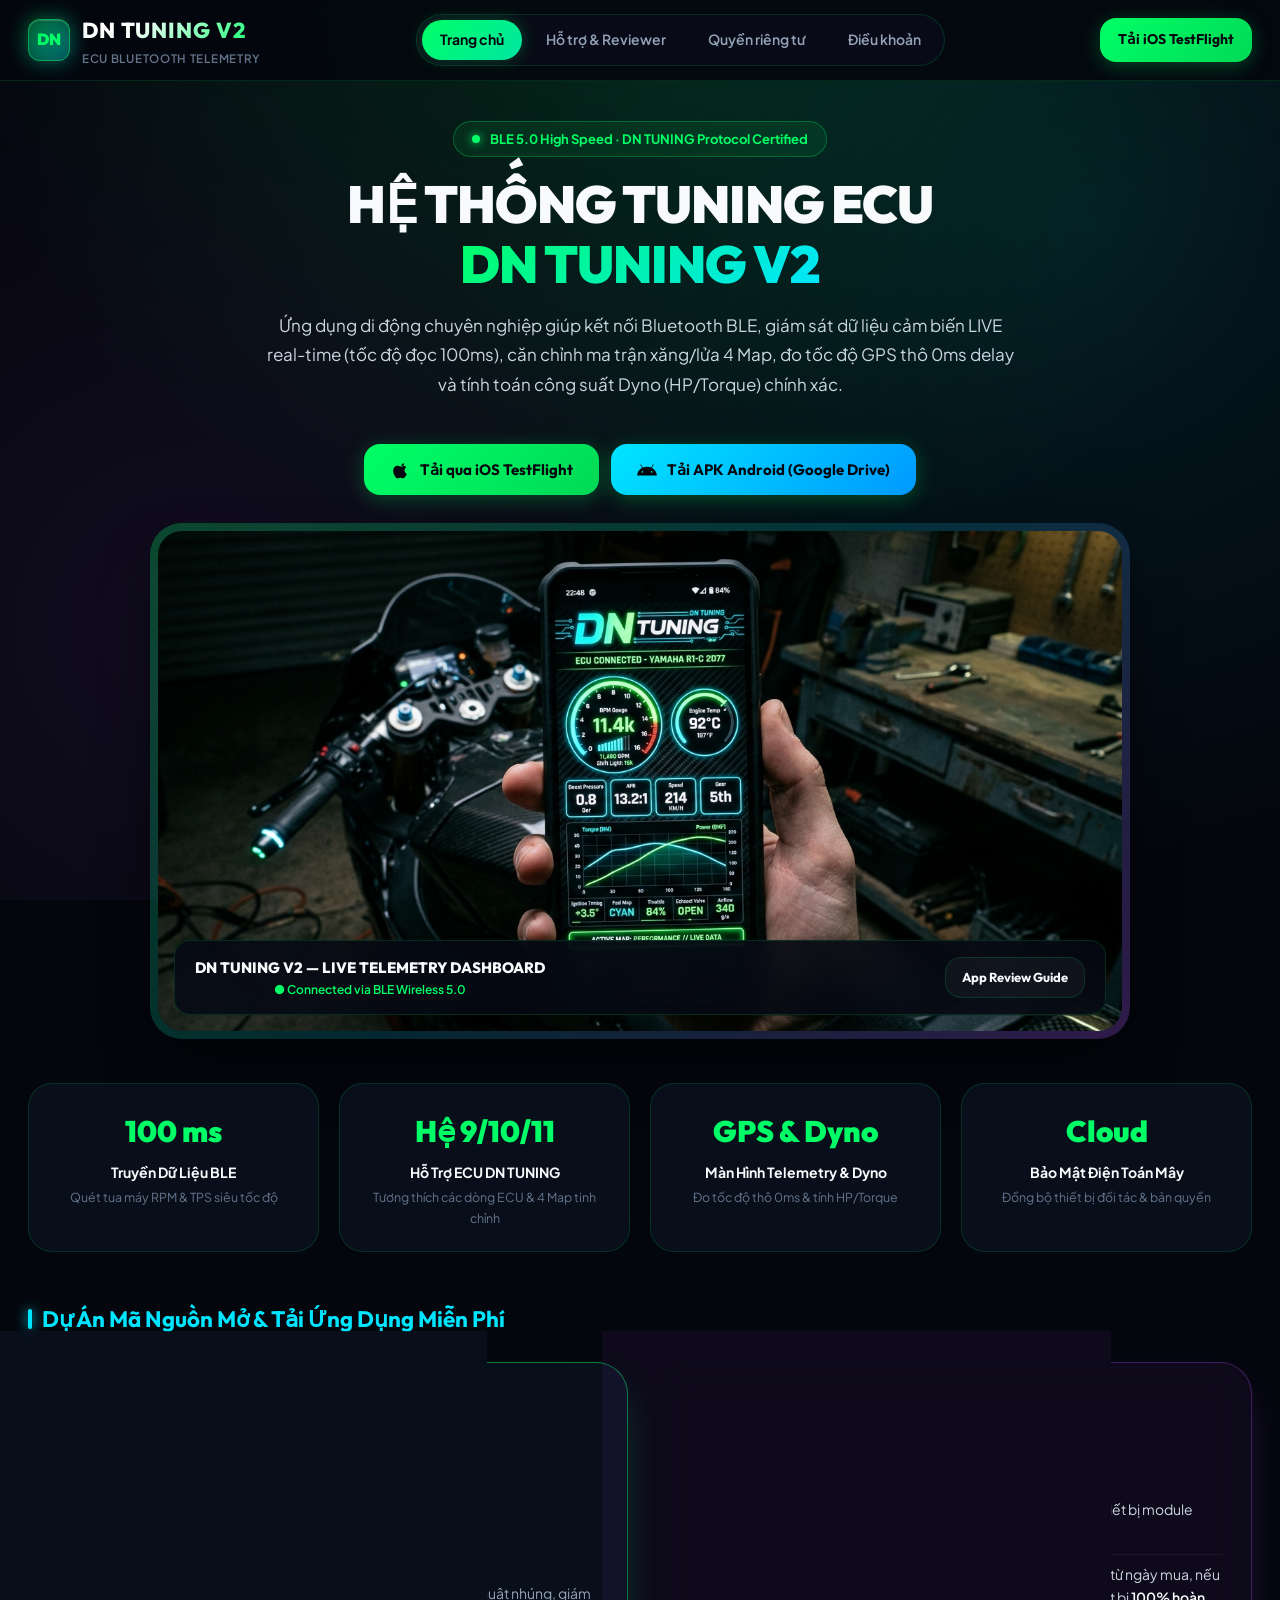
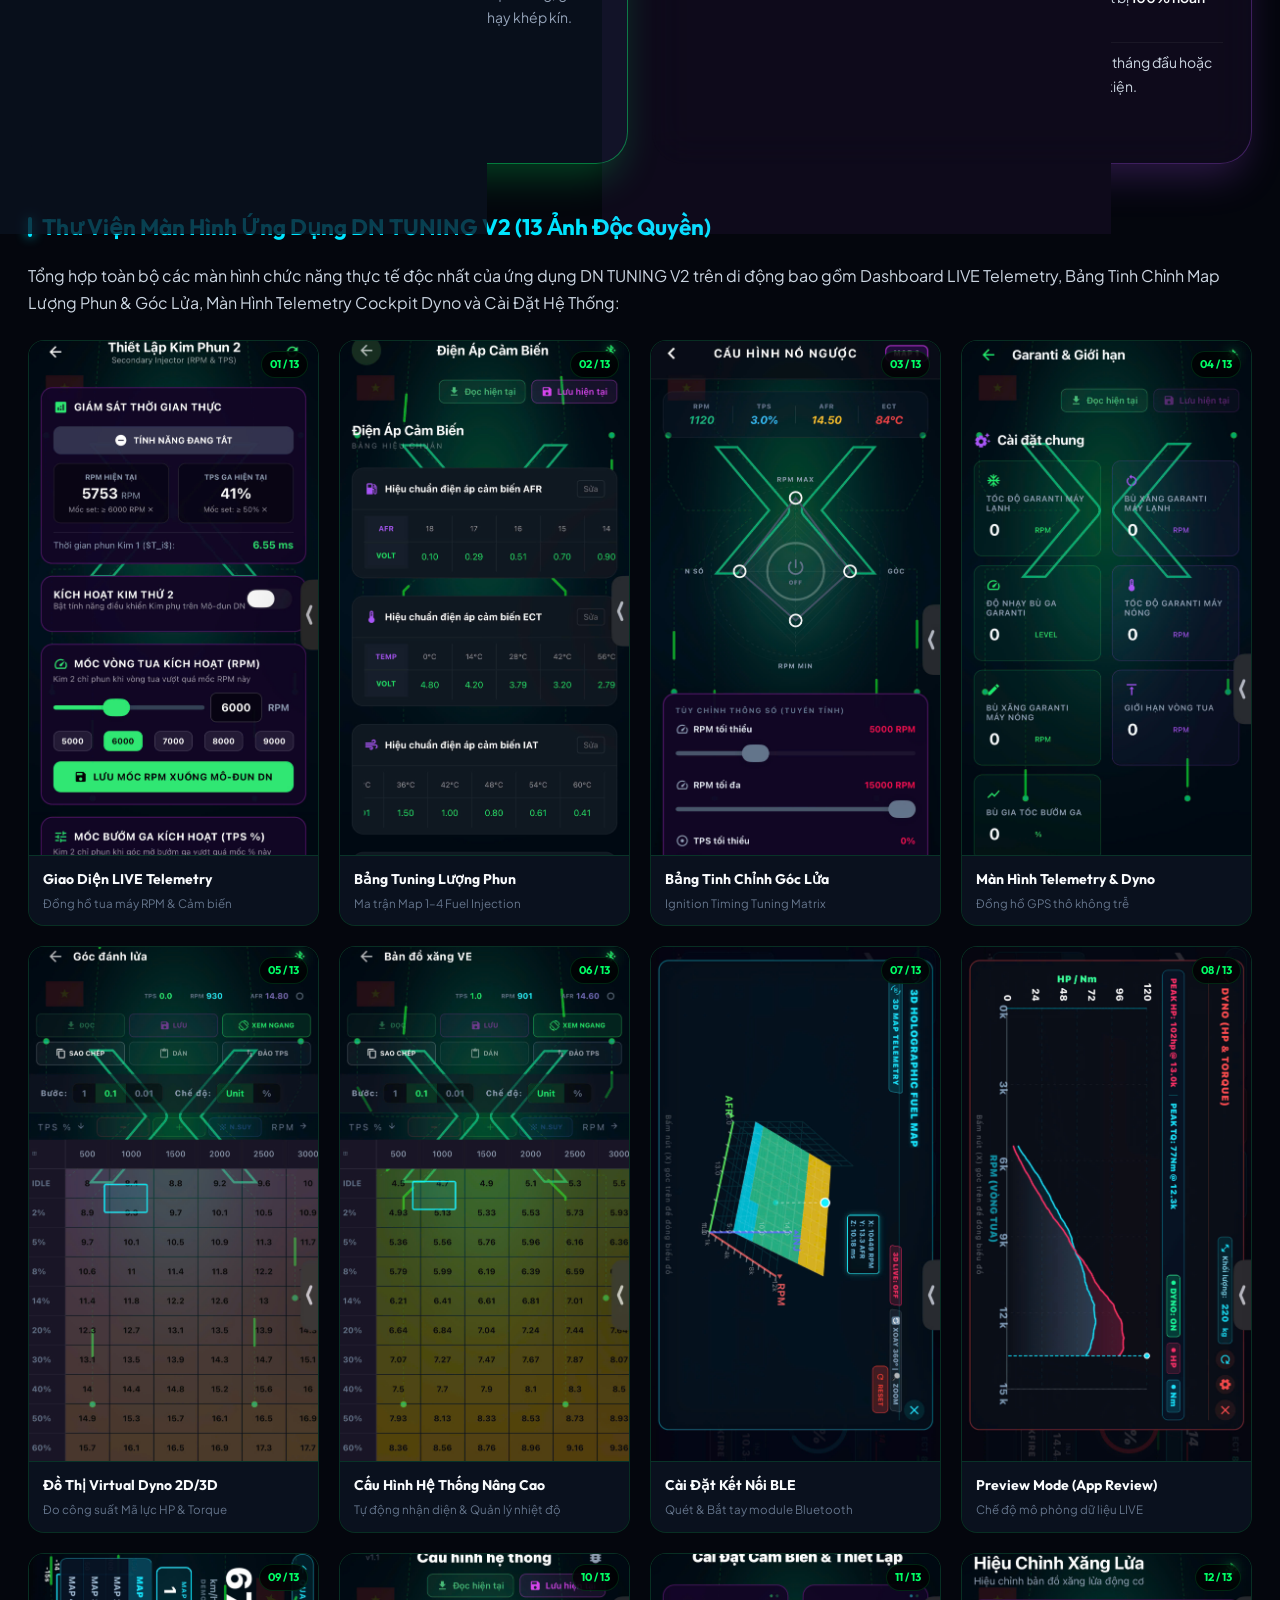
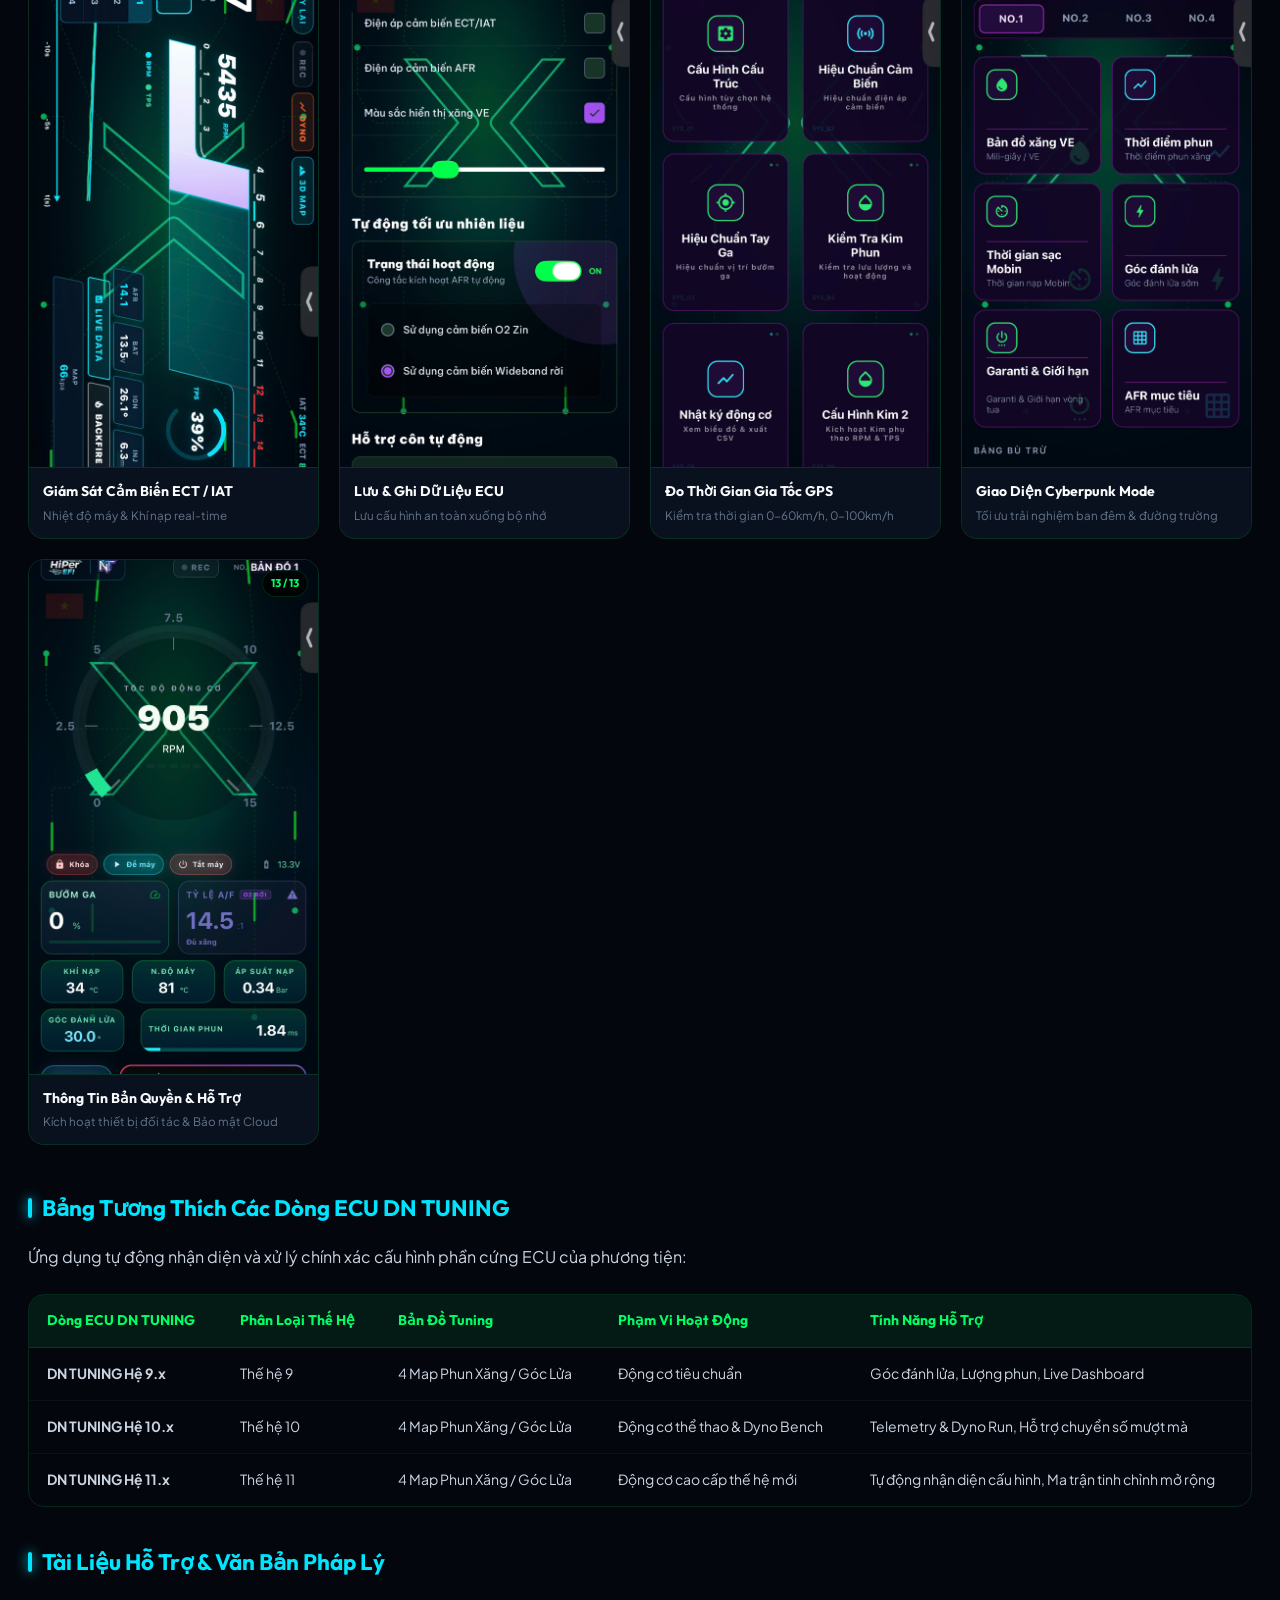
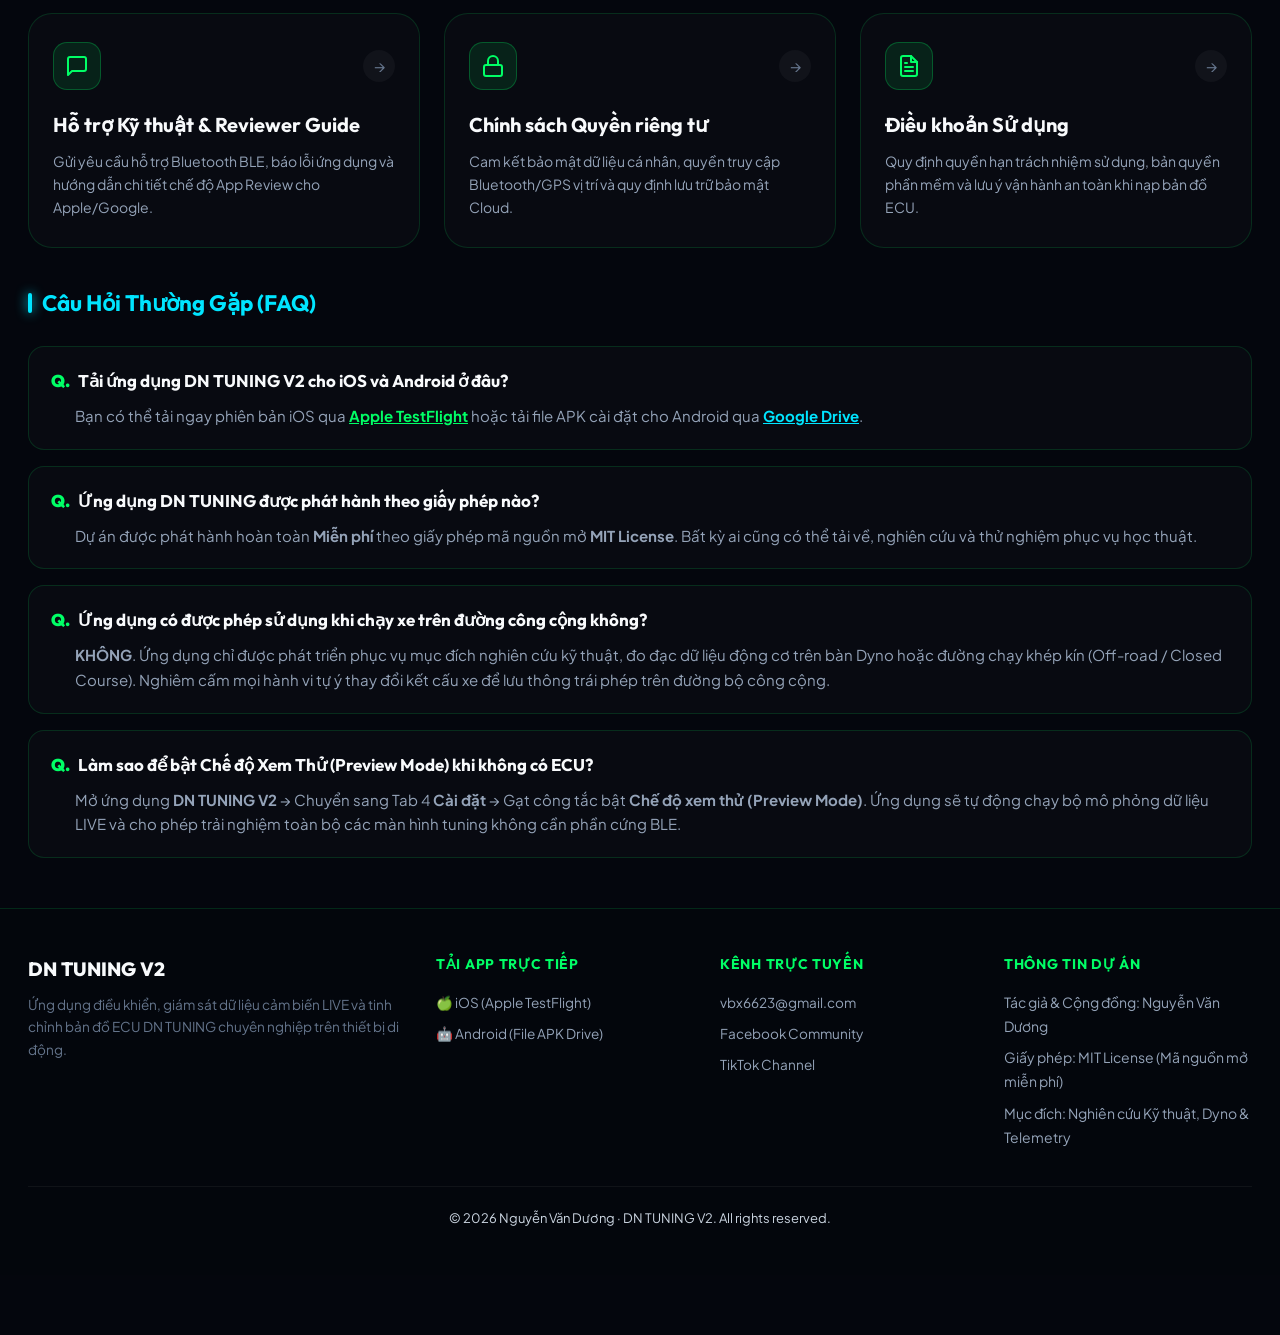
==== commit d76e1b5c: "docs: update legal pages to open source MIT license, terms of use and telemetry privacy" ====
--- a/index.html
+++ b/index.html
@@ -111,7 +111,7 @@
       </div>
       <div class="stat-card">
         <div class="stat-value">GPS &amp; Dyno</div>
-        <div class="stat-label">Màn Hình RACE Cockpit</div>
+        <div class="stat-label">Màn Hình Telemetry &amp; Dyno</div>
         <div class="stat-desc">Đo tốc độ thô 0ms &amp; tính HP/Torque</div>
       </div>
       <div class="stat-card">
@@ -123,21 +123,21 @@
 
     <!-- PRICING & WARRANTY SECTION WITH DOWNLOAD LINKS -->
     <section class="pricing-section">
-      <h2>Bảng Giá Niêm Yết &amp; Link Tải Ứng Dụng</h2>
+      <h2>Dự Án Mã Nguồn Mở &amp; Tải Ứng Dụng Miễn Phí</h2>
 
       <div class="pricing-grid">
-        <!-- Pricing Card -->
+        <!-- Open Source Card -->
         <div class="price-card">
           <div class="price-header">
-            <div class="price-badge-promo">⚡ ƯU ĐÃI ĐẶC BIỆT GIAO DIỆN MỚI</div>
-            <div class="price-title">Phần Mềm &amp; Module DN TUNING V2</div>
-            <div class="price-platform-tag">✓ Tải ngay đồng bộ trên <strong>Android</strong> và <strong>iOS</strong></div>
+            <div class="price-badge-promo">⚡ DỰ ÁN MÃ NGUỒN MỞ (MIT LICENSE)</div>
+            <div class="price-title">DN TUNING — Telemetry &amp; ECU Research</div>
+            <div class="price-platform-tag">✓ Hỗ trợ đồng bộ trên <strong>Android</strong> và <strong>iOS</strong></div>
 
             <div class="price-amount-box">
-              <div class="price-main">1.200.000 VNĐ</div>
-              <div class="price-original">1.500.000 VNĐ</div>
+              <div class="price-main">MIỄN PHÍ</div>
+              <div class="price-original">100% FOSS</div>
             </div>
-            <p style="font-size: 0.875rem; color: #94a3b8; margin-bottom: 0;">Giá trọn gói hỗ trợ đầy đủ kết nối BLE, bản đồ Map 1–4, màn hình RACE Dyno GPS &amp; kích hoạt bản quyền MAC đối tác.</p>
+            <p style="font-size: 0.875rem; color: #94a3b8; margin-bottom: 0;">Mã nguồn mở miễn phí phục vụ cộng đồng học tập, nghiên cứu kỹ thuật nhúng, giám sát dữ liệu cảm biến động cơ và thử nghiệm trên bàn Dyno / đường chạy khép kín.</p>
           </div>
 
           <div class="cta-row" style="justify-content: flex-start; gap: 10px; margin-top: 18px;">
@@ -173,7 +173,7 @@
     <!-- 13 APP SCREENSHOTS GALLERY SECTION -->
     <section class="gallery-section">
       <h2>Thư Viện Màn Hình Ứng Dụng DN TUNING V2 (13 Ảnh Độc Quyền)</h2>
-      <p>Tổng hợp toàn bộ các màn hình chức năng thực tế độc nhất của ứng dụng DN TUNING V2 trên di động bao gồm Dashboard LIVE Telemetry, Bảng Tinh Chỉnh Map Lượng Phun &amp; Góc Lửa, Màn Hình RACE Cockpit Dyno và Cài Đặt Hệ Thống:</p>
+      <p>Tổng hợp toàn bộ các màn hình chức năng thực tế độc nhất của ứng dụng DN TUNING V2 trên di động bao gồm Dashboard LIVE Telemetry, Bảng Tinh Chỉnh Map Lượng Phun &amp; Góc Lửa, Màn Hình Telemetry Cockpit Dyno và Cài Đặt Hệ Thống:</p>
 
       <div class="gallery-grid">
         <div class="gallery-card">
@@ -215,7 +215,7 @@
             <img src="assets/screenshots/app_04.jpg" alt="DN TUNING V2 Screen 04" loading="lazy" />
           </div>
           <div class="gallery-card-caption">
-            <div class="gallery-card-title">Màn Hình RACE Mode</div>
+            <div class="gallery-card-title">Màn Hình Telemetry &amp; Dyno</div>
             <div class="gallery-card-sub">Đồng hồ GPS thô không trễ</div>
           </div>
         </div>
@@ -349,8 +349,8 @@
               <td><strong>DN TUNING Hệ 10.x</strong></td>
               <td>Thế hệ 10</td>
               <td>4 Map Phun Xăng / Góc Lửa</td>
-              <td>Động cơ thể thao &amp; Xe đua</td>
-              <td>RACE Mode, Dyno ảo, Hỗ trợ chuyển số mượt mà</td>
+              <td>Động cơ thể thao &amp; Dyno Bench</td>
+              <td>Telemetry &amp; Dyno Run, Hỗ trợ chuyển số mượt mà</td>
             </tr>
             <tr>
               <td><strong>DN TUNING Hệ 11.x</strong></td>
@@ -434,16 +434,16 @@
         </div>
 
         <div class="faq-item">
-          <div class="faq-question">Giá bán niêm yết ứng dụng và chính sách ưu đãi như thế nào?</div>
+          <div class="faq-question">Ứng dụng DN TUNING được phát hành theo giấy phép nào?</div>
           <div class="faq-answer">
-            Giá bán chính thức là <strong>1.200.000 VNĐ</strong> (giá gốc 1.500.000 VNĐ). Mức giá này áp dụng đồng bộ cho cả hai nền tảng <strong>Android</strong> và <strong>iOS</strong>.
+            Dự án được phát hành hoàn toàn <strong>Miễn phí</strong> theo giấy phép mã nguồn mở <strong>MIT License</strong>. Bất kỳ ai cũng có thể tải về, nghiên cứu và thử nghiệm phục vụ học thuật.
           </div>
         </div>
 
         <div class="faq-item">
-          <div class="faq-question">Chính sách bảo hành thiết bị 1 năm được quy định ra sao?</div>
+          <div class="faq-question">Ứng dụng có được phép sử dụng khi chạy xe trên đường công cộng không?</div>
           <div class="faq-answer">
-            Phần cứng module Bluetooth DN TUNING được bảo hành <strong>12 Tháng (1 Năm)</strong>. Trong <strong>3 tháng đầu tiên</strong>, nếu gặp sự cố nhà sản xuất, khách hàng được <strong>đổi mới 100% không mất phí</strong> (áp dụng 1 lần duy nhất). Sau 3 tháng đến 12 tháng, hệ thống hỗ trợ đổi mới thiết bị có tính phí ưu đãi.
+            <strong>KHÔNG</strong>. Ứng dụng chỉ được phát triển phục vụ mục đích nghiên cứu kỹ thuật, đo đạc dữ liệu động cơ trên bàn Dyno hoặc đường chạy khép kín (Off-road / Closed Course). Nghiêm cấm mọi hành vi tự ý thay đổi kết cấu xe để lưu thông trái phép trên đường bộ công cộng.
           </div>
         </div>
 
@@ -487,11 +487,11 @@
         </div>
 
         <div>
-          <div class="footer-col-title">Thông Tin Nhà Phát Triển</div>
+          <div class="footer-col-title">Thông Tin Dự Án</div>
           <div class="footer-links-col">
-            <span style="font-size: 0.875rem; color: #94a3b8;">Tác giả: Nguyễn Văn Dương</span>
-            <span style="font-size: 0.875rem; color: #94a3b8;">Giá bán: 1.200.000 VNĐ (iOS &amp; Android)</span>
-            <span style="font-size: 0.875rem; color: #94a3b8;">Bảo hành 1 Năm chính hãng</span>
+            <span style="font-size: 0.875rem; color: #94a3b8;">Tác giả &amp; Cộng đồng: Nguyễn Văn Dương</span>
+            <span style="font-size: 0.875rem; color: #94a3b8;">Giấy phép: MIT License (Mã nguồn mở miễn phí)</span>
+            <span style="font-size: 0.875rem; color: #94a3b8;">Mục đích: Nghiên cứu Kỹ thuật, Dyno &amp; Telemetry</span>
           </div>
         </div>
       </div>
--- a/assets/style.css
+++ b/assets/style.css
@@ -46,6 +46,15 @@
 html {
   scroll-behavior: smooth;
   -webkit-text-size-adjust: 100%;
+  scrollbar-width: none !important; /* Hide scrollbar Firefox */
+  -ms-overflow-style: none !important; /* Hide scrollbar IE 10+ */
+}
+
+/* Hide scrollbar completely across all browsers */
+::-webkit-scrollbar {
+  display: none !important;
+  width: 0px !important;
+  height: 0px !important;
 }
 
 body {
@@ -64,21 +73,7 @@
   -moz-osx-font-smoothing: grayscale;
   text-rendering: optimizeLegibility;
   padding-bottom: 60px;
-}
-
-/* Custom Scrollbar */
-::-webkit-scrollbar {
-  width: 10px;
-}
-::-webkit-scrollbar-track {
-  background: var(--bg-deep);
-}
-::-webkit-scrollbar-thumb {
-  background: rgba(0, 255, 102, 0.25);
-  border-radius: 5px;
-}
-::-webkit-scrollbar-thumb:hover {
-  background: rgba(0, 255, 102, 0.5);
+  scrollbar-width: none !important;
 }
 
 .wrap {
@@ -90,43 +85,102 @@
 
 @media (max-width: 600px) {
   .wrap {
-    padding: 0 16px;
-  }
-}
-
-/* ── STICKY TOP HEADER & NAVIGATION BAR ── */
+    padding: 0 14px;
+  }
+}
+
+/* ── HEADER & NAVIGATION BAR ── */
 .header-sticky-wrapper {
-  position: sticky;
-  top: 0;
+  position: relative;
   z-index: 1000;
-  background: rgba(4, 6, 13, 0.85);
+  background: rgba(4, 6, 13, 0.95);
   border-bottom: 1px solid var(--border-subtle);
-  backdrop-filter: blur(20px);
-  -webkit-backdrop-filter: blur(20px);
-  margin-bottom: 40px;
+  margin-bottom: 24px;
+}
+
+@media (min-width: 992px) {
+  .header-sticky-wrapper {
+    position: sticky;
+    top: 0;
+    background: rgba(4, 6, 13, 0.88);
+    backdrop-filter: blur(20px);
+    -webkit-backdrop-filter: blur(20px);
+    margin-bottom: 40px;
+  }
 }
 
 .site-header {
-  height: 80px;
   display: flex;
   align-items: center;
   justify-content: space-between;
-  gap: 20px;
-}
-
-@media (max-width: 992px) {
+  gap: 16px;
+  padding: 14px 0;
+}
+
+@media (min-width: 992px) {
   .site-header {
-    height: auto;
-    padding: 16px 0;
+    height: 80px;
+    padding: 0;
+  }
+}
+
+/* Mobile Header Streamline (< 991px) */
+@media (max-width: 991px) {
+  .header-sticky-wrapper {
+    position: relative !important;
+    top: auto !important;
+    margin-bottom: 16px;
+    background: rgba(4, 6, 13, 0.98);
+  }
+
+  .site-header {
     flex-direction: column;
-    gap: 16px;
+    align-items: center;
+    gap: 8px;
+    padding: 10px 0;
+  }
+
+  .brand {
+    gap: 8px;
+  }
+  .brand-mark {
+    width: 36px;
+    height: 36px;
+    font-size: 14px;
+  }
+  .brand-name {
+    font-size: 1.15rem;
+  }
+  .brand-tag {
+    font-size: 0.65rem;
+  }
+
+  .nav {
+    display: flex;
+    flex-wrap: wrap;
+    justify-content: center;
+    border-radius: var(--radius-md);
+    gap: 3px;
+    padding: 4px 6px;
+    width: 100%;
+    background: rgba(15, 23, 42, 0.7);
+  }
+
+  .nav a {
+    padding: 5px 10px !important;
+    font-size: 0.75rem !important;
+  }
+
+  /* Hide header action button on mobile to save vertical space; hero section has download buttons right below */
+  .header-action {
+    display: none !important;
   }
 }
 
 .brand {
   display: flex;
   align-items: center;
-  gap: 14px;
+  gap: 12px;
   text-decoration: none;
 }
 
@@ -139,12 +193,12 @@
 
 .brand-mark-glow {
   position: absolute;
-  width: 46px;
-  height: 46px;
-  border-radius: 14px;
+  width: 44px;
+  height: 44px;
+  border-radius: 12px;
   background: linear-gradient(135deg, var(--neon-green), var(--neon-cyan));
   opacity: 0.4;
-  filter: blur(12px);
+  filter: blur(10px);
   animation: pulseGlow 3s ease-in-out infinite alternate;
 }
 
@@ -155,8 +209,8 @@
 
 .brand-mark {
   position: relative;
-  width: 44px;
-  height: 44px;
+  width: 42px;
+  height: 42px;
   border-radius: 12px;
   background: linear-gradient(135deg, rgba(0, 255, 102, 0.18), rgba(0, 229, 255, 0.18));
   border: 1px solid var(--border-active);
@@ -165,7 +219,7 @@
   align-items: center;
   justify-content: center;
   font-family: var(--font-head);
-  font-size: 17px;
+  font-size: 16px;
   font-weight: 900;
   color: var(--neon-green);
   box-shadow: inset 0 1px 1px rgba(255, 255, 255, 0.2);
@@ -178,7 +232,7 @@
 
 .brand-name {
   font-family: var(--font-head);
-  font-size: 1.4rem;
+  font-size: 1.35rem;
   font-weight: 800;
   letter-spacing: 0.04em;
   background: linear-gradient(135deg, #ffffff 30%, var(--neon-green) 100%);
@@ -187,7 +241,7 @@
 }
 
 .brand-tag {
-  font-size: 0.75rem;
+  font-size: 0.725rem;
   font-weight: 600;
   color: var(--text-dim);
   letter-spacing: 0.06em;
@@ -198,18 +252,10 @@
   display: flex;
   align-items: center;
   gap: 6px;
-  padding: 6px;
+  padding: 5px;
   background: rgba(10, 14, 26, 0.85);
   border: 1px solid var(--border-subtle);
   border-radius: var(--radius-pill);
-}
-
-@media (max-width: 600px) {
-  .nav {
-    flex-wrap: wrap;
-    justify-content: center;
-    border-radius: var(--radius-md);
-  }
 }
 
 .nav a {
@@ -247,12 +293,12 @@
   flex-direction: column;
   align-items: center;
   text-align: center;
-  margin-bottom: 60px;
+  margin-bottom: 44px;
 }
 
 .hero-centered-content {
   max-width: 880px;
-  margin: 0 auto 36px;
+  margin: 0 auto 28px;
   display: flex;
   flex-direction: column;
   align-items: center;
@@ -262,14 +308,14 @@
   display: inline-flex;
   align-items: center;
   gap: 10px;
-  padding: 7px 20px;
+  padding: 6px 18px;
   border-radius: var(--radius-pill);
   background: rgba(0, 255, 102, 0.08);
   border: 1px solid rgba(0, 255, 102, 0.28);
   font-size: 0.8125rem;
   font-weight: 700;
   color: var(--neon-green);
-  margin-bottom: 24px;
+  margin-bottom: 18px;
 }
 
 .status-dot {
@@ -289,17 +335,18 @@
 
 .hero-centered-title {
   font-family: var(--font-head);
-  font-size: 3.5rem;
+  font-size: 3.25rem;
   font-weight: 900;
   color: var(--text-main);
   line-height: 1.15;
   letter-spacing: -0.02em;
-  margin-bottom: 20px;
+  margin-bottom: 16px;
 }
 
 @media (max-width: 768px) {
   .hero-centered-title {
-    font-size: 2.25rem;
+    font-size: 1.75rem;
+    line-height: 1.25;
   }
 }
 
@@ -310,12 +357,20 @@
 }
 
 .hero-centered-desc {
-  font-size: 1.15rem;
+  font-size: 1.0625rem;
   font-weight: 400;
   color: var(--text-body);
-  line-height: 1.8;
-  margin-bottom: 32px;
+  line-height: 1.75;
+  margin-bottom: 24px;
   max-width: 760px;
+}
+
+@media (max-width: 768px) {
+  .hero-centered-desc {
+    font-size: 0.9375rem;
+    line-height: 1.6;
+    margin-bottom: 18px;
+  }
 }
 
 .hero-centered-image-wrapper {
@@ -324,9 +379,9 @@
   max-width: 980px;
   margin: 0 auto;
   border-radius: var(--radius-xl);
-  padding: 10px;
+  padding: 8px;
   background: linear-gradient(135deg, rgba(0, 255, 102, 0.25), rgba(0, 229, 255, 0.15), rgba(176, 85, 255, 0.25));
-  box-shadow: 0 35px 70px -15px rgba(0, 0, 0, 0.8);
+  box-shadow: 0 30px 60px -15px rgba(0, 0, 0, 0.8);
 }
 
 .hero-centered-image-card {
@@ -340,7 +395,7 @@
 .hero-centered-image-card img {
   width: 100%;
   height: auto;
-  max-height: 520px;
+  max-height: 500px;
   display: block;
   object-fit: cover;
   transition: transform 0.4s ease;
@@ -352,10 +407,10 @@
 
 .hero-image-overlay {
   position: absolute;
-  bottom: 20px;
-  left: 20px;
-  right: 20px;
-  padding: 16px 24px;
+  bottom: 16px;
+  left: 16px;
+  right: 16px;
+  padding: 14px 20px;
   border-radius: var(--radius-md);
   background: rgba(6, 10, 20, 0.88);
   border: 1px solid var(--border-subtle);
@@ -365,28 +420,37 @@
   justify-content: space-between;
 }
 
+@media (max-width: 600px) {
+  .hero-image-overlay {
+    flex-direction: column;
+    gap: 8px;
+    text-align: center;
+    padding: 10px 14px;
+  }
+}
+
 .overlay-title {
   font-family: var(--font-head);
-  font-size: 1rem;
+  font-size: 0.9375rem;
   font-weight: 800;
   color: var(--text-main);
 }
 .overlay-subtitle {
-  font-size: 0.8125rem;
+  font-size: 0.75rem;
   color: var(--neon-green);
   font-weight: 600;
 }
 
 /* ── PRICING & WARRANTY CARD SECTION ── */
 .pricing-section {
-  margin: 50px 0;
+  margin: 44px 0;
 }
 
 .pricing-grid {
   display: grid;
   grid-template-columns: 1fr;
-  gap: 28px;
-  margin-top: 28px;
+  gap: 24px;
+  margin-top: 24px;
 }
 
 @media (min-width: 860px) {
@@ -397,7 +461,7 @@
 
 .price-card {
   position: relative;
-  padding: 36px 32px;
+  padding: 32px 28px;
   border-radius: var(--radius-xl);
   background: var(--bg-card);
   border: 1px solid var(--border-active);
@@ -409,42 +473,42 @@
 }
 
 .price-header {
-  margin-bottom: 20px;
+  margin-bottom: 16px;
 }
 
 .price-badge-promo {
   display: inline-flex;
   align-items: center;
   gap: 8px;
-  padding: 6px 14px;
+  padding: 5px 12px;
   border-radius: var(--radius-pill);
   background: rgba(255, 200, 0, 0.12);
   border: 1px solid var(--border-gold);
   font-family: var(--font-head);
-  font-size: 0.8125rem;
+  font-size: 0.775rem;
   font-weight: 800;
   color: var(--neon-gold);
-  margin-bottom: 14px;
+  margin-bottom: 12px;
 }
 
 .price-title {
   font-family: var(--font-head);
-  font-size: 1.5rem;
+  font-size: 1.4rem;
   font-weight: 800;
   color: var(--text-main);
-  margin-bottom: 10px;
+  margin-bottom: 8px;
 }
 
 .price-amount-box {
   display: flex;
   align-items: baseline;
-  gap: 14px;
-  margin: 16px 0;
+  gap: 12px;
+  margin: 14px 0;
 }
 
 .price-main {
   font-family: var(--font-head);
-  font-size: 2.75rem;
+  font-size: 2.5rem;
   font-weight: 900;
   color: var(--neon-green);
   line-height: 1;
@@ -452,7 +516,7 @@
 
 .price-original {
   font-family: var(--font-head);
-  font-size: 1.25rem;
+  font-size: 1.15rem;
   font-weight: 600;
   color: var(--text-dim);
   text-decoration: line-through;
@@ -467,7 +531,7 @@
 /* Warranty Box */
 .warranty-card {
   position: relative;
-  padding: 36px 32px;
+  padding: 32px 28px;
   border-radius: var(--radius-xl);
   background: rgba(176, 85, 255, 0.06);
   border: 1px solid rgba(176, 85, 255, 0.3);
@@ -479,28 +543,28 @@
   display: inline-flex;
   align-items: center;
   gap: 8px;
-  padding: 6px 14px;
+  padding: 5px 12px;
   border-radius: var(--radius-pill);
   background: rgba(176, 85, 255, 0.15);
   border: 1px solid rgba(176, 85, 255, 0.4);
   font-family: var(--font-head);
-  font-size: 0.8125rem;
+  font-size: 0.775rem;
   font-weight: 800;
   color: #d8b4fe;
-  margin-bottom: 14px;
+  margin-bottom: 12px;
 }
 
 .warranty-title {
   font-family: var(--font-head);
-  font-size: 1.5rem;
+  font-size: 1.4rem;
   font-weight: 800;
   color: var(--text-main);
-  margin-bottom: 14px;
+  margin-bottom: 12px;
 }
 
 .warranty-list li {
-  padding: 10px 0 10px 28px;
-  font-size: 0.9375rem;
+  padding: 8px 0 8px 26px;
+  font-size: 0.875rem;
   border-bottom: 1px solid rgba(255, 255, 255, 0.05);
 }
 
@@ -511,14 +575,14 @@
 
 /* ── 13 APP SCREENSHOT GALLERY GRID ── */
 .gallery-section {
-  margin: 50px 0;
+  margin: 44px 0;
 }
 
 .gallery-grid {
   display: grid;
   grid-template-columns: repeat(2, 1fr);
-  gap: 20px;
-  margin-top: 28px;
+  gap: 16px;
+  margin-top: 24px;
 }
 
 @media (min-width: 640px) {
@@ -530,6 +594,7 @@
 @media (min-width: 1024px) {
   .gallery-grid {
     grid-template-columns: repeat(4, 1fr);
+    gap: 20px;
   }
 }
 
@@ -546,8 +611,8 @@
 
 .gallery-card:hover {
   border-color: var(--border-active);
-  transform: translateY(-6px) scale(1.02);
-  box-shadow: 0 20px 40px -10px var(--neon-green-glow);
+  transform: translateY(-5px) scale(1.02);
+  box-shadow: 0 16px 32px -8px var(--neon-green-glow);
 }
 
 .gallery-card-img-wrapper {
@@ -574,14 +639,14 @@
 
 .gallery-card-badge {
   position: absolute;
-  top: 12px;
-  right: 12px;
-  padding: 4px 10px;
+  top: 10px;
+  right: 10px;
+  padding: 3px 8px;
   border-radius: var(--radius-pill);
   background: rgba(0, 0, 0, 0.75);
   border: 1px solid var(--border-subtle);
   font-family: var(--font-head);
-  font-size: 0.75rem;
+  font-size: 0.7rem;
   font-weight: 700;
   color: var(--neon-green);
   backdrop-filter: blur(8px);
@@ -589,21 +654,21 @@
 }
 
 .gallery-card-caption {
-  padding: 14px 16px;
+  padding: 12px 14px;
   background: var(--bg-card);
   border-top: 1px solid var(--border-subtle);
 }
 
 .gallery-card-title {
   font-family: var(--font-head);
-  font-size: 0.9375rem;
+  font-size: 0.875rem;
   font-weight: 700;
   color: var(--text-main);
   margin-bottom: 2px;
 }
 
 .gallery-card-sub {
-  font-size: 0.75rem;
+  font-size: 0.725rem;
   color: var(--text-dim);
 }
 
@@ -611,18 +676,19 @@
 .stats-grid {
   display: grid;
   grid-template-columns: repeat(2, 1fr);
-  gap: 20px;
-  margin-bottom: 55px;
+  gap: 16px;
+  margin-bottom: 48px;
 }
 
 @media (min-width: 992px) {
   .stats-grid {
     grid-template-columns: repeat(4, 1fr);
+    gap: 20px;
   }
 }
 
 .stat-card {
-  padding: 26px 24px;
+  padding: 22px 20px;
   border-radius: var(--radius-lg);
   background: var(--bg-card);
   border: 1px solid var(--border-subtle);
@@ -639,21 +705,21 @@
 
 .stat-value {
   font-family: var(--font-head);
-  font-size: 2rem;
+  font-size: 1.85rem;
   font-weight: 900;
   color: var(--neon-green);
-  margin-bottom: 6px;
+  margin-bottom: 4px;
 }
 
 .stat-label {
-  font-size: 0.9375rem;
-  font-weight: 700;
-  color: var(--text-main);
-  margin-bottom: 4px;
+  font-size: 0.875rem;
+  font-weight: 700;
+  color: var(--text-main);
+  margin-bottom: 2px;
 }
 
 .stat-desc {
-  font-size: 0.8125rem;
+  font-size: 0.775rem;
   color: var(--text-dim);
 }
 
@@ -661,13 +727,14 @@
 .showcase-grid {
   display: grid;
   grid-template-columns: 1fr;
-  gap: 24px;
-  margin: 40px 0;
+  gap: 20px;
+  margin: 36px 0;
 }
 
 @media (min-width: 768px) {
   .showcase-grid {
     grid-template-columns: repeat(2, 1fr);
+    gap: 24px;
   }
 }
 
@@ -688,25 +755,25 @@
 
 .showcase-card img {
   width: 100%;
-  height: 260px;
+  height: 240px;
   object-fit: cover;
   display: block;
 }
 
 .showcase-card-body {
-  padding: 22px 24px;
+  padding: 20px 22px;
 }
 
 .showcase-card-title {
   font-family: var(--font-head);
-  font-size: 1.2rem;
+  font-size: 1.15rem;
   font-weight: 700;
   color: var(--text-main);
   margin-bottom: 6px;
 }
 
 .showcase-card-desc {
-  font-size: 0.875rem;
+  font-size: 0.85rem;
   color: var(--text-muted);
 }
 
@@ -716,19 +783,19 @@
   background: var(--bg-card);
   border: 1px solid var(--border-subtle);
   border-radius: var(--radius-xl);
-  padding: 44px;
+  padding: 36px;
   backdrop-filter: blur(20px);
   -webkit-backdrop-filter: blur(20px);
   box-shadow: 
     0 25px 50px -12px rgba(0, 0, 0, 0.6),
     inset 0 1px 0 rgba(255, 255, 255, 0.06);
-  margin-bottom: 36px;
+  margin-bottom: 32px;
   overflow: hidden;
 }
 
 @media (max-width: 768px) {
   .card {
-    padding: 26px 20px;
+    padding: 24px 18px;
   }
 }
 
@@ -745,18 +812,18 @@
 
 .page-title {
   font-family: var(--font-head);
-  font-size: 2.5rem;
+  font-size: 2.25rem;
   font-weight: 800;
   color: var(--text-main);
-  margin-bottom: 14px;
+  margin-bottom: 12px;
   line-height: 1.2;
   letter-spacing: -0.02em;
 }
 
 .meta {
-  font-size: 0.9375rem;
+  font-size: 0.875rem;
   color: var(--text-dim);
-  margin-bottom: 28px;
+  margin-bottom: 24px;
 }
 .meta strong {
   color: var(--text-muted);
@@ -764,24 +831,25 @@
 }
 
 .lead {
-  font-size: 1.125rem;
+  font-size: 1.0625rem;
   font-weight: 400;
   color: var(--text-body);
-  margin-bottom: 34px;
-  line-height: 1.8;
+  margin-bottom: 28px;
+  line-height: 1.75;
 }
 
 /* ── 3-COLUMN DESKTOP FEATURE / DOCUMENT LINK GRID ── */
 .link-grid {
   display: grid;
   grid-template-columns: 1fr;
-  gap: 24px;
-  margin: 36px 0;
+  gap: 20px;
+  margin: 32px 0;
 }
 
 @media (min-width: 992px) {
   .link-grid {
     grid-template-columns: repeat(3, 1fr);
+    gap: 24px;
   }
 }
 
@@ -790,7 +858,7 @@
   display: flex;
   flex-direction: column;
   justify-content: space-between;
-  padding: 32px 28px;
+  padding: 28px 24px;
   border-radius: var(--radius-lg);
   background: rgba(255, 255, 255, 0.02);
   border: 1px solid var(--border-subtle);
@@ -801,21 +869,21 @@
 .link-card:hover {
   border-color: var(--border-active);
   background: var(--bg-card-hover);
-  transform: translateY(-5px);
-  box-shadow: 0 20px 40px -10px rgba(0, 255, 102, 0.22);
+  transform: translateY(-4px);
+  box-shadow: 0 16px 32px -8px rgba(0, 255, 102, 0.2);
 }
 
 .link-card-header {
   display: flex;
   align-items: center;
   justify-content: space-between;
-  margin-bottom: 22px;
+  margin-bottom: 18px;
 }
 
 .link-card-icon {
-  width: 54px;
-  height: 54px;
-  border-radius: 16px;
+  width: 48px;
+  height: 48px;
+  border-radius: 14px;
   background: rgba(0, 255, 102, 0.1);
   border: 1px solid rgba(0, 255, 102, 0.25);
   display: flex;
@@ -828,19 +896,19 @@
 .link-card:hover .link-card-icon {
   background: var(--neon-green);
   color: var(--bg-deep);
-  box-shadow: 0 0 24px var(--neon-green-glow);
+  box-shadow: 0 0 20px var(--neon-green-glow);
 }
 
 .link-card-arrow {
-  width: 36px;
-  height: 36px;
+  width: 32px;
+  height: 32px;
   border-radius: 50%;
   background: rgba(255, 255, 255, 0.04);
   display: flex;
   align-items: center;
   justify-content: center;
   color: var(--text-dim);
-  font-size: 18px;
+  font-size: 16px;
   transition: all 0.2s ease;
 }
 
@@ -852,23 +920,23 @@
 
 .link-card-title {
   font-family: var(--font-head);
-  font-size: 1.35rem;
-  font-weight: 700;
-  color: var(--text-main);
-  margin-bottom: 10px;
+  font-size: 1.25rem;
+  font-weight: 700;
+  color: var(--text-main);
+  margin-bottom: 8px;
 }
 
 .link-card-desc {
-  font-size: 0.9375rem;
+  font-size: 0.875rem;
   color: var(--text-muted);
-  line-height: 1.7;
+  line-height: 1.65;
 }
 
 /* ── ECU COMPATIBILITY TABLE ── */
 .table-responsive {
   width: 100%;
   overflow-x: auto;
-  margin: 30px 0;
+  margin: 24px 0;
   border-radius: var(--radius-md);
   border: 1px solid var(--border-subtle);
 }
@@ -877,7 +945,7 @@
   width: 100%;
   border-collapse: collapse;
   text-align: left;
-  font-size: 0.9375rem;
+  font-size: 0.875rem;
 }
 
 .ecu-table th {
@@ -885,12 +953,12 @@
   color: var(--neon-green);
   font-family: var(--font-head);
   font-weight: 700;
-  padding: 16px 20px;
+  padding: 14px 18px;
   border-bottom: 1px solid var(--border-subtle);
 }
 
 .ecu-table td {
-  padding: 16px 20px;
+  padding: 14px 18px;
   border-bottom: 1px solid rgba(255, 255, 255, 0.04);
   color: var(--text-body);
 }
@@ -908,8 +976,8 @@
   display: flex;
   flex-wrap: wrap;
   justify-content: center;
-  gap: 14px;
-  margin-top: 24px;
+  gap: 12px;
+  margin-top: 20px;
 }
 
 .btn {
@@ -917,10 +985,10 @@
   align-items: center;
   justify-content: center;
   gap: 10px;
-  padding: 15px 30px;
+  padding: 13px 26px;
   border-radius: var(--radius-md);
   font-family: var(--font-head);
-  font-size: 1rem;
+  font-size: 0.9375rem;
   font-weight: 700;
   text-decoration: none;
   cursor: pointer;
@@ -930,12 +998,12 @@
 .btn-primary {
   background: linear-gradient(135deg, var(--neon-green), #00d957);
   color: var(--bg-deep);
-  box-shadow: 0 4px 24px var(--neon-green-glow);
+  box-shadow: 0 4px 20px var(--neon-green-glow);
 }
 
 .btn-primary:hover {
   transform: translateY(-2px);
-  box-shadow: 0 8px 32px rgba(0, 255, 102, 0.4);
+  box-shadow: 0 8px 28px rgba(0, 255, 102, 0.4);
   color: var(--bg-deep);
   text-decoration: none;
 }
@@ -957,39 +1025,39 @@
 /* ── HEADINGS & TEXT STYLES ── */
 h2 {
   font-family: var(--font-head);
-  font-size: 1.5rem;
+  font-size: 1.4rem;
   font-weight: 700;
   color: var(--neon-cyan);
-  margin: 40px 0 20px;
-  display: flex;
-  align-items: center;
-  gap: 12px;
+  margin: 36px 0 16px;
+  display: flex;
+  align-items: center;
+  gap: 10px;
 }
 
 h2::before {
   content: "";
   display: inline-block;
-  width: 5px;
-  height: 22px;
+  width: 4px;
+  height: 20px;
   background: var(--neon-cyan);
-  border-radius: 3px;
-  box-shadow: 0 0 14px var(--neon-cyan);
+  border-radius: 2px;
+  box-shadow: 0 0 12px var(--neon-cyan);
 }
 
 p {
-  margin-bottom: 20px;
+  margin-bottom: 18px;
   color: var(--text-body);
 }
 
 ul, ol {
-  margin-bottom: 28px;
+  margin-bottom: 24px;
   padding-left: 0;
   list-style: none;
 }
 
 ul li {
   position: relative;
-  padding: 14px 0 14px 32px;
+  padding: 12px 0 12px 28px;
   color: var(--text-body);
   border-bottom: 1px solid rgba(255, 255, 255, 0.04);
 }
@@ -1001,9 +1069,9 @@
   content: "✓";
   position: absolute;
   left: 0;
-  top: 14px;
+  top: 12px;
   font-weight: 800;
-  font-size: 15px;
+  font-size: 14px;
   color: var(--neon-green);
 }
 
@@ -1018,7 +1086,7 @@
 ol li {
   counter-increment: custom-counter;
   position: relative;
-  padding: 14px 0 14px 40px;
+  padding: 12px 0 12px 36px;
   color: var(--text-body);
   border-bottom: 1px solid rgba(255, 255, 255, 0.04);
 }
@@ -1026,14 +1094,14 @@
   content: counter(custom-counter);
   position: absolute;
   left: 0;
-  top: 14px;
-  width: 26px;
-  height: 26px;
+  top: 12px;
+  width: 24px;
+  height: 24px;
   border-radius: 50%;
   background: rgba(0, 229, 255, 0.12);
   border: 1px solid rgba(0, 229, 255, 0.35);
   color: var(--neon-cyan);
-  font-size: 13px;
+  font-size: 12px;
   font-weight: 700;
   display: flex;
   align-items: center;
@@ -1042,11 +1110,11 @@
 
 /* ── ALERT & INFO BOX ── */
 .info-box {
-  padding: 28px 32px;
+  padding: 24px 28px;
   border-radius: var(--radius-lg);
   background: rgba(176, 85, 255, 0.08);
   border: 1px solid rgba(176, 85, 255, 0.3);
-  margin: 32px 0;
+  margin: 28px 0;
   position: relative;
   overflow: hidden;
 }
@@ -1057,39 +1125,39 @@
   left: 0;
   top: 0;
   bottom: 0;
-  width: 5px;
+  width: 4px;
   background: var(--neon-purple);
-  box-shadow: 0 0 16px var(--neon-purple);
+  box-shadow: 0 0 14px var(--neon-purple);
 }
 
 .info-box-title {
   font-family: var(--font-head);
-  font-size: 1.15rem;
+  font-size: 1.0625rem;
   font-weight: 700;
   color: #d8b4fe;
   margin-bottom: 8px;
   display: flex;
   align-items: center;
-  gap: 12px;
+  gap: 10px;
 }
 
 .info-box p {
   color: var(--text-body);
   margin-bottom: 0;
   font-size: 0.9375rem;
-  line-height: 1.8;
+  line-height: 1.75;
 }
 
 /* ── FAQ ACCORDION SECTION ── */
 .faq-grid {
   display: grid;
   grid-template-columns: 1fr;
-  gap: 18px;
-  margin: 30px 0;
+  gap: 16px;
+  margin: 24px 0;
 }
 
 .faq-item {
-  padding: 24px;
+  padding: 20px 22px;
   border-radius: var(--radius-md);
   background: rgba(255, 255, 255, 0.02);
   border: 1px solid var(--border-subtle);
@@ -1097,13 +1165,13 @@
 
 .faq-question {
   font-family: var(--font-head);
-  font-size: 1.125rem;
-  font-weight: 700;
-  color: var(--text-main);
-  margin-bottom: 10px;
-  display: flex;
-  align-items: center;
-  gap: 10px;
+  font-size: 1.0625rem;
+  font-weight: 700;
+  color: var(--text-main);
+  margin-bottom: 8px;
+  display: flex;
+  align-items: center;
+  gap: 8px;
 }
 
 .faq-question::before {
@@ -1115,23 +1183,23 @@
 .faq-answer {
   font-size: 0.9375rem;
   color: var(--text-muted);
-  line-height: 1.7;
-  padding-left: 26px;
+  line-height: 1.65;
+  padding-left: 24px;
 }
 
 /* ── MULTI-COLUMN FOOTER ── */
 .site-footer-wrapper {
   border-top: 1px solid var(--border-subtle);
   background: rgba(4, 6, 13, 0.9);
-  padding: 50px 0 30px;
-  margin-top: 60px;
+  padding: 44px 0 28px;
+  margin-top: 50px;
 }
 
 .footer-grid {
   display: grid;
   grid-template-columns: 1fr;
-  gap: 40px;
-  margin-bottom: 40px;
+  gap: 36px;
+  margin-bottom: 36px;
 }
 
 @media (min-width: 768px) {
@@ -1142,24 +1210,24 @@
 
 .footer-brand-title {
   font-family: var(--font-head);
-  font-size: 1.25rem;
+  font-size: 1.2rem;
   font-weight: 800;
   color: var(--text-main);
-  margin-bottom: 10px;
+  margin-bottom: 8px;
 }
 
 .footer-brand-desc {
+  font-size: 0.85rem;
+  color: var(--text-dim);
+  line-height: 1.65;
+}
+
+.footer-col-title {
+  font-family: var(--font-head);
   font-size: 0.875rem;
-  color: var(--text-dim);
-  line-height: 1.7;
-}
-
-.footer-col-title {
-  font-family: var(--font-head);
-  font-size: 0.9375rem;
   font-weight: 700;
   color: var(--neon-green);
-  margin-bottom: 16px;
+  margin-bottom: 14px;
   text-transform: uppercase;
   letter-spacing: 0.05em;
 }
@@ -1167,13 +1235,13 @@
 .footer-links-col {
   display: flex;
   flex-direction: column;
-  gap: 10px;
+  gap: 8px;
 }
 
 .footer-links-col a {
   color: var(--text-muted);
   text-decoration: none;
-  font-size: 0.875rem;
+  font-size: 0.85rem;
   transition: color 0.2s ease;
 }
 
@@ -1183,7 +1251,7 @@
 
 .footer-bottom {
   text-align: center;
-  padding-top: 24px;
+  padding-top: 20px;
   border-top: 1px solid rgba(255, 255, 255, 0.05);
   font-size: 0.8125rem;
   color: var(--text-dim);
